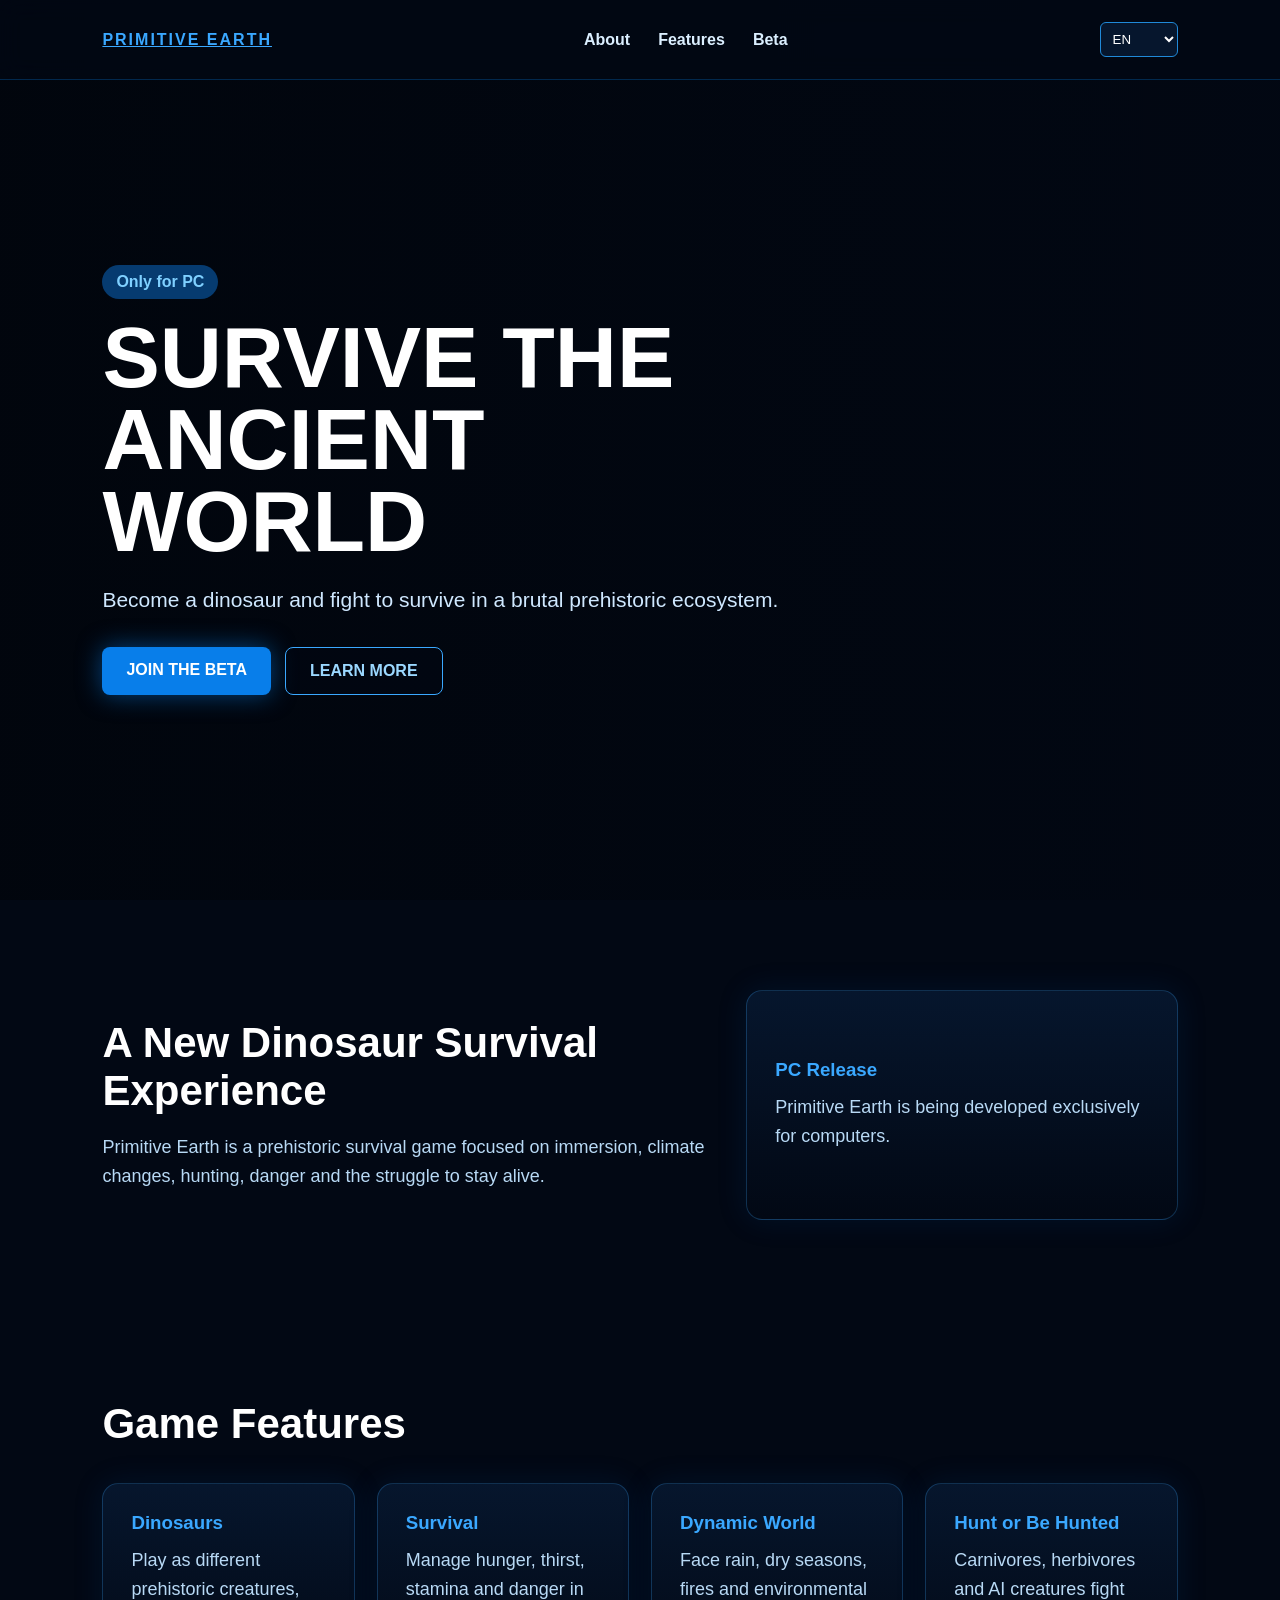
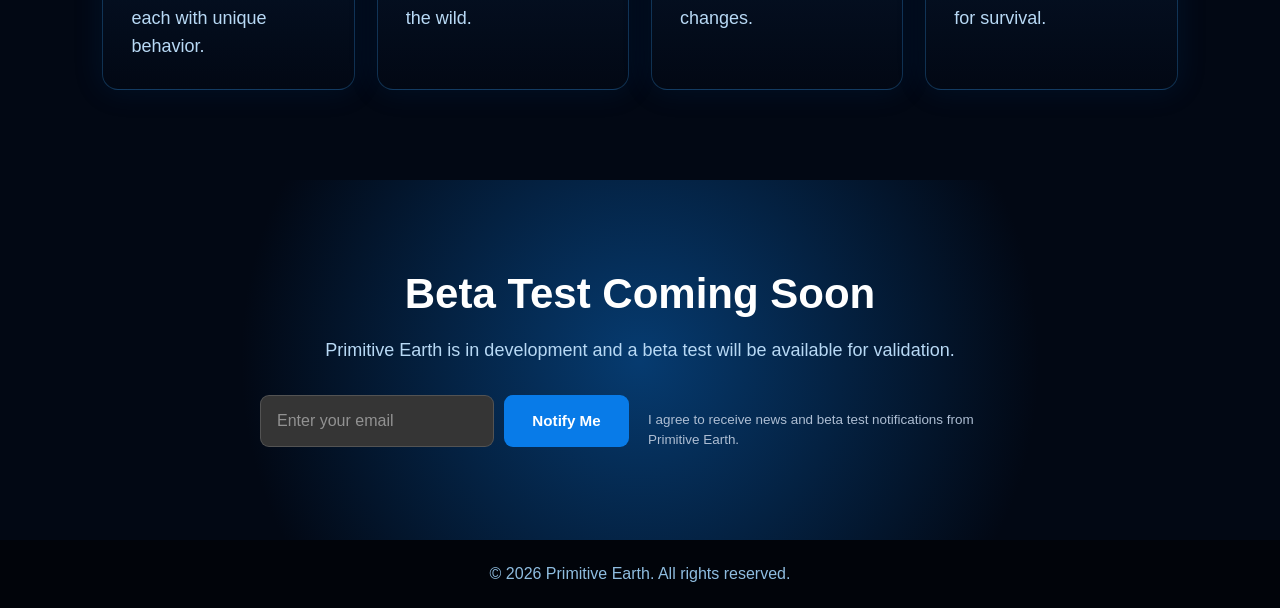
==== index.html @ bf972487 "Updates" ====
<!DOCTYPE html>
<html lang="en">
<head>
  <meta charset="UTF-8" />

  <meta
    name="viewport"
    content="width=device-width, initial-scale=1.0"
  />

  <meta name="theme-color" content="#020814" />

  <meta
    name="description"
    content="Primitive Earth is a prehistoric dinosaur survival game for PC."
  />

  <title>Primitive Earth</title>

  <!-- Ícone do navegador -->
  <link rel="icon" type="image/png" href="favicon.png" />

  <link rel="stylesheet" href="style.css" />
</head>

<body>
  <header class="navbar">
    <a href="#" class="logo" aria-label="Primitive Earth home">
      PRIMITIVE EARTH
    </a>

    <nav>
      <a data-i18n="nav_about" href="#about">About</a>

      <a data-i18n="nav_features" href="#features">
        Features
      </a>

      <a data-i18n="nav_beta" href="#beta">Beta</a>
    </nav>

    <label class="language-picker">
      <span class="sr-only">Language</span>

      <select id="languageSelect" aria-label="Language">
        <option value="en">EN</option>
        <option value="pt">PT-BR</option>
        <option value="es">ES</option>
      </select>
    </label>
  </header>

  <main>
    <section class="hero">
      <video
        class="hero-video"
        autoplay
        muted
        loop
        playsinline
        preload="auto"
        aria-hidden="true"
      >
        <source
          src="Nova pasta/primitive.mp4"
          type="video/mp4"
        />
      </video>

      <div class="hero-overlay"></div>

      <div class="hero-content">
        <span class="tag" data-i18n="platform">
          Only for PC
        </span>

        <h1 data-i18n="hero_title">
          Survive the Ancient World
        </h1>

        <p data-i18n="hero_text">
          Become a dinosaur and fight to survive in a brutal
          prehistoric ecosystem.
        </p>

        <div class="buttons">
          <a
            href="#beta"
            class="btn primary"
            data-i18n="btn_beta"
          >
            Join the Beta
          </a>

          <a
            href="#about"
            class="btn secondary"
            data-i18n="btn_more"
          >
            Learn More
          </a>
        </div>
      </div>
    </section>

    <section id="about" class="section split">
      <div>
        <h2 data-i18n="about_title">
          A New Dinosaur Survival Experience
        </h2>

        <p data-i18n="about_text">
          Primitive Earth is a prehistoric survival game
          focused on immersion, climate changes, hunting,
          danger and the struggle to stay alive.
        </p>
      </div>

      <div class="card big-card">
        <h3 data-i18n="pc_title">PC Release</h3>

        <p data-i18n="pc_text">
          Primitive Earth is being developed exclusively
          for computers.
        </p>
      </div>
    </section>

    <section id="features" class="section">
      <h2 data-i18n="features_title">Game Features</h2>

      <div class="grid">
        <div class="card">
          <h3 data-i18n="feature_1_title">
            Dinosaurs
          </h3>

          <p data-i18n="feature_1_text">
            Play as different prehistoric creatures,
            each with unique behavior.
          </p>
        </div>

        <div class="card">
          <h3 data-i18n="feature_2_title">
            Survival
          </h3>

          <p data-i18n="feature_2_text">
            Manage hunger, thirst, stamina and danger
            in the wild.
          </p>
        </div>

        <div class="card">
          <h3 data-i18n="feature_3_title">
            Dynamic World
          </h3>

          <p data-i18n="feature_3_text">
            Face rain, dry seasons, fires and
            environmental changes.
          </p>
        </div>

        <div class="card">
          <h3 data-i18n="feature_4_title">
            Hunt or Be Hunted
          </h3>

          <p data-i18n="feature_4_text">
            Carnivores, herbivores and AI creatures
            fight for survival.
          </p>
        </div>
      </div>
    </section>

    <section id="beta" class="section beta">
      <h2 data-i18n="beta_title">
        Beta Test Coming Soon
      </h2>

      <p data-i18n="beta_text">
        Primitive Earth is in development and a beta
        test will be available for validation.
      </p>

      <form
        id="newsletterForm"
        class="newsletter"
        novalidate
      >
        <div class="newsletter-fields">
          <input
            id="newsletterEmail"
            name="email"
            type="email"
            placeholder="Email"
            aria-label="Email"
            autocomplete="email"
            maxlength="150"
            required
            data-i18n-placeholder="email_placeholder"
          />

          <button
            id="newsletterButton"
            type="submit"
            data-i18n="subscribe"
          >
            Notify Me
          </button>
        </div>

        <!-- Proteção simples contra bots -->
        <input
          type="text"
          name="_honey"
          class="form-honeypot"
          tabindex="-1"
          autocomplete="off"
          aria-hidden="true"
        />

        <label class="privacy-consent">
          <input
            id="newsletterConsent"
            type="checkbox"
            required
          />

          <span data-i18n="privacy_consent">
            I agree to receive news and beta test
            notifications from Primitive Earth.
          </span>
        </label>

        <p
          id="newsletterMessage"
          class="newsletter-message"
          role="status"
          aria-live="polite"
        ></p>
      </form>
    </section>
  </main>

  <footer>
    <p>
      © 2026 Primitive Earth.
      <span data-i18n="footer_rights">
        All rights reserved.
      </span>
    </p>
  </footer>

  <script src="script.js"></script>
</body>
</html>
---- style.css ----
:root { color-scheme: dark; --bg:#020814; --blue:#3aa8ff; --text:#fff; --muted:#b8d9f5; }
* { margin:0; padding:0; box-sizing:border-box; }
html { scroll-behavior:smooth; }
body { font-family:Arial,Helvetica,sans-serif; background:var(--bg); color:var(--text); overflow-x:hidden; }
.navbar { position:fixed; inset:0 0 auto; z-index:20; padding:22px 8%; display:flex; justify-content:space-between; align-items:center; gap:24px; background:rgba(2,8,20,.76); backdrop-filter:blur(12px); border-bottom:1px solid rgba(0,140,255,.25); }
.logo { font-weight:900; letter-spacing:2px; color:var(--blue); white-space:nowrap; }
nav { display:flex; align-items:center; }
nav a { color:#dbefff; text-decoration:none; margin:0 14px; font-weight:700; transition:color .2s ease; }
nav a:hover { color:var(--blue); }
select { background:#06162d; color:#fff; border:1px solid #2089d8; padding:8px; border-radius:6px; cursor:pointer; }
.hero { min-height:100svh; position:relative; display:flex; align-items:center; padding:110px 8% 50px; overflow:hidden; isolation:isolate; background:#020814; }
.hero-video { position:absolute; inset:0; z-index:-3; width:100%; height:100%; object-fit:cover; object-position:center; pointer-events:none; }
.hero-overlay { position:absolute; inset:0; z-index:-2; background:linear-gradient(90deg,rgba(1,5,12,.86) 0%,rgba(1,5,12,.52) 48%,rgba(1,5,12,.18) 100%),linear-gradient(180deg,rgba(2,8,20,.12) 55%,#020814 100%); }
.hero-content { width:min(700px,100%); position:relative; z-index:2; }
.tag { display:inline-block; background:#063b70; color:#7fd0ff; padding:8px 14px; border-radius:20px; margin-bottom:18px; font-weight:700; }
.hero h1 { font-size:clamp(42px,7vw,86px); line-height:.95; margin-bottom:22px; text-transform:uppercase; text-wrap:balance; }
.hero p { font-size:clamp(17px,2vw,21px); color:#cfe8ff; margin-bottom:30px; line-height:1.55; }
.buttons { display:flex; gap:14px; flex-wrap:wrap; }
.btn { padding:14px 24px; border-radius:8px; text-decoration:none; font-weight:700; text-transform:uppercase; transition:transform .2s ease,filter .2s ease; }
.btn:hover { transform:translateY(-2px); filter:brightness(1.12); }
.primary { background:#087eea; color:#fff; box-shadow:0 0 25px rgba(8,126,234,.5); }
.secondary { border:1px solid var(--blue); color:#9bd8ff; background:rgba(2,8,20,.35); }
.section { padding:90px 8%; scroll-margin-top:80px; }
.split { display:grid; grid-template-columns:1.4fr 1fr; gap:40px; align-items:center; }
.section h2 { font-size:clamp(32px,4vw,42px); margin-bottom:18px; color:#fff; }
.section p { color:var(--muted); font-size:18px; line-height:1.6; }
.grid { display:grid; grid-template-columns:repeat(4,minmax(0,1fr)); gap:22px; margin-top:35px; }
.card { background:linear-gradient(180deg,#06162d,#020814); border:1px solid rgba(58,168,255,.25); padding:28px; border-radius:16px; box-shadow:0 0 30px rgba(0,80,160,.15); }
.card h3 { color:var(--blue); margin-bottom:12px; }
.big-card { min-height:230px; display:flex; flex-direction:column; justify-content:center; }
.beta { text-align:center; background:radial-gradient(circle at center,#063b70,#020814 60%); }
.newsletter { margin:28px auto 0; display:flex; justify-content:center; gap:10px; max-width:560px; }
.newsletter input { min-width:0; flex:1; padding:14px; border-radius:8px; border:1px solid transparent; color:#06162d; }
.newsletter input:focus { outline:2px solid var(--blue); }
.newsletter button { padding:14px 22px; background:#087eea; color:#fff; border:0; border-radius:8px; font-weight:700; cursor:pointer; }
footer { padding:25px; text-align:center; background:#01040a; color:#8fbde0; }
.sr-only { position:absolute; width:1px; height:1px; padding:0; margin:-1px; overflow:hidden; clip:rect(0,0,0,0); white-space:nowrap; border:0; }
@media (max-width:900px) { .navbar{padding:18px 5%;} nav{display:none;} .hero{padding-inline:6%;} .section{padding:70px 6%;} .split,.grid{grid-template-columns:1fr;} }
@media (max-width:560px) { .logo{font-size:14px;} .newsletter{flex-direction:column;} .newsletter input,.newsletter button{width:100%;} .hero-overlay{background:linear-gradient(90deg,rgba(1,5,12,.82),rgba(1,5,12,.48)),linear-gradient(180deg,transparent 55%,#020814);} }
@media (prefers-reduced-motion:reduce) { html{scroll-behavior:auto;} .btn{transition:none;} }
.newsletter {
  width: 100%;
  max-width: 760px;
  margin: 30px auto 0;
}

.newsletter-fields {
  display: flex;
  align-items: stretch;
  gap: 10px;
}

.newsletter input[type="email"] {
  flex: 1;
  min-width: 0;
  height: 52px;
  padding: 0 16px;
  border: 1px solid rgba(255, 255, 255, 0.15);
  border-radius: 9px;
  outline: none;
  background: #353535;
  color: #ffffff;
  font-size: 1rem;
  transition:
    border-color 0.2s ease,
    box-shadow 0.2s ease,
    background 0.2s ease;
}

.newsletter input[type="email"]::placeholder {
  color: #929292;
}

.newsletter input[type="email"]:focus {
  border-color: #168cff;
  box-shadow: 0 0 0 3px rgba(22, 140, 255, 0.16);
  background: #3b3b3b;
}

.newsletter button {
  min-width: 125px;
  height: 52px;
  padding: 0 22px;
  border: none;
  border-radius: 9px;
  background: #087be8;
  color: #ffffff;
  font-size: 0.95rem;
  font-weight: 700;
  cursor: pointer;
  transition:
    transform 0.2s ease,
    background 0.2s ease,
    opacity 0.2s ease;
}

.newsletter button:hover {
  background: #1493ff;
  transform: translateY(-1px);
}

.newsletter button:active {
  transform: translateY(0);
}

.newsletter button:disabled {
  cursor: not-allowed;
  opacity: 0.65;
  transform: none;
}

.privacy-consent {
  display: flex;
  align-items: flex-start;
  gap: 9px;
  margin-top: 15px;
  color: #aebed3;
  font-size: 0.84rem;
  line-height: 1.5;
  text-align: left;
}

.privacy-consent input {
  width: 17px;
  height: 17px;
  margin-top: 2px;
  accent-color: #168cff;
  cursor: pointer;
}

.newsletter-message {
  min-height: 24px;
  margin-top: 12px;
  font-size: 0.9rem;
  font-weight: 600;
  text-align: center;
}

.newsletter-message.success {
  color: #61e994;
}

.newsletter-message.error {
  color: #ff7676;
}

.newsletter-message.loading {
  color: #7ec8ff;
}

.form-honeypot {
  position: absolute !important;
  width: 1px !important;
  height: 1px !important;
  padding: 0 !important;
  margin: -1px !important;
  overflow: hidden !important;
  clip: rect(0, 0, 0, 0) !important;
  white-space: nowrap !important;
  border: 0 !important;
}

.sr-only {
  position: absolute;
  width: 1px;
  height: 1px;
  padding: 0;
  margin: -1px;
  overflow: hidden;
  clip: rect(0, 0, 0, 0);
  white-space: nowrap;
  border: 0;
}

@media (max-width: 620px) {
  .newsletter-fields {
    flex-direction: column;
  }

  .newsletter button {
    width: 100%;
  }

  .privacy-consent {
    font-size: 0.8rem;
  }
}
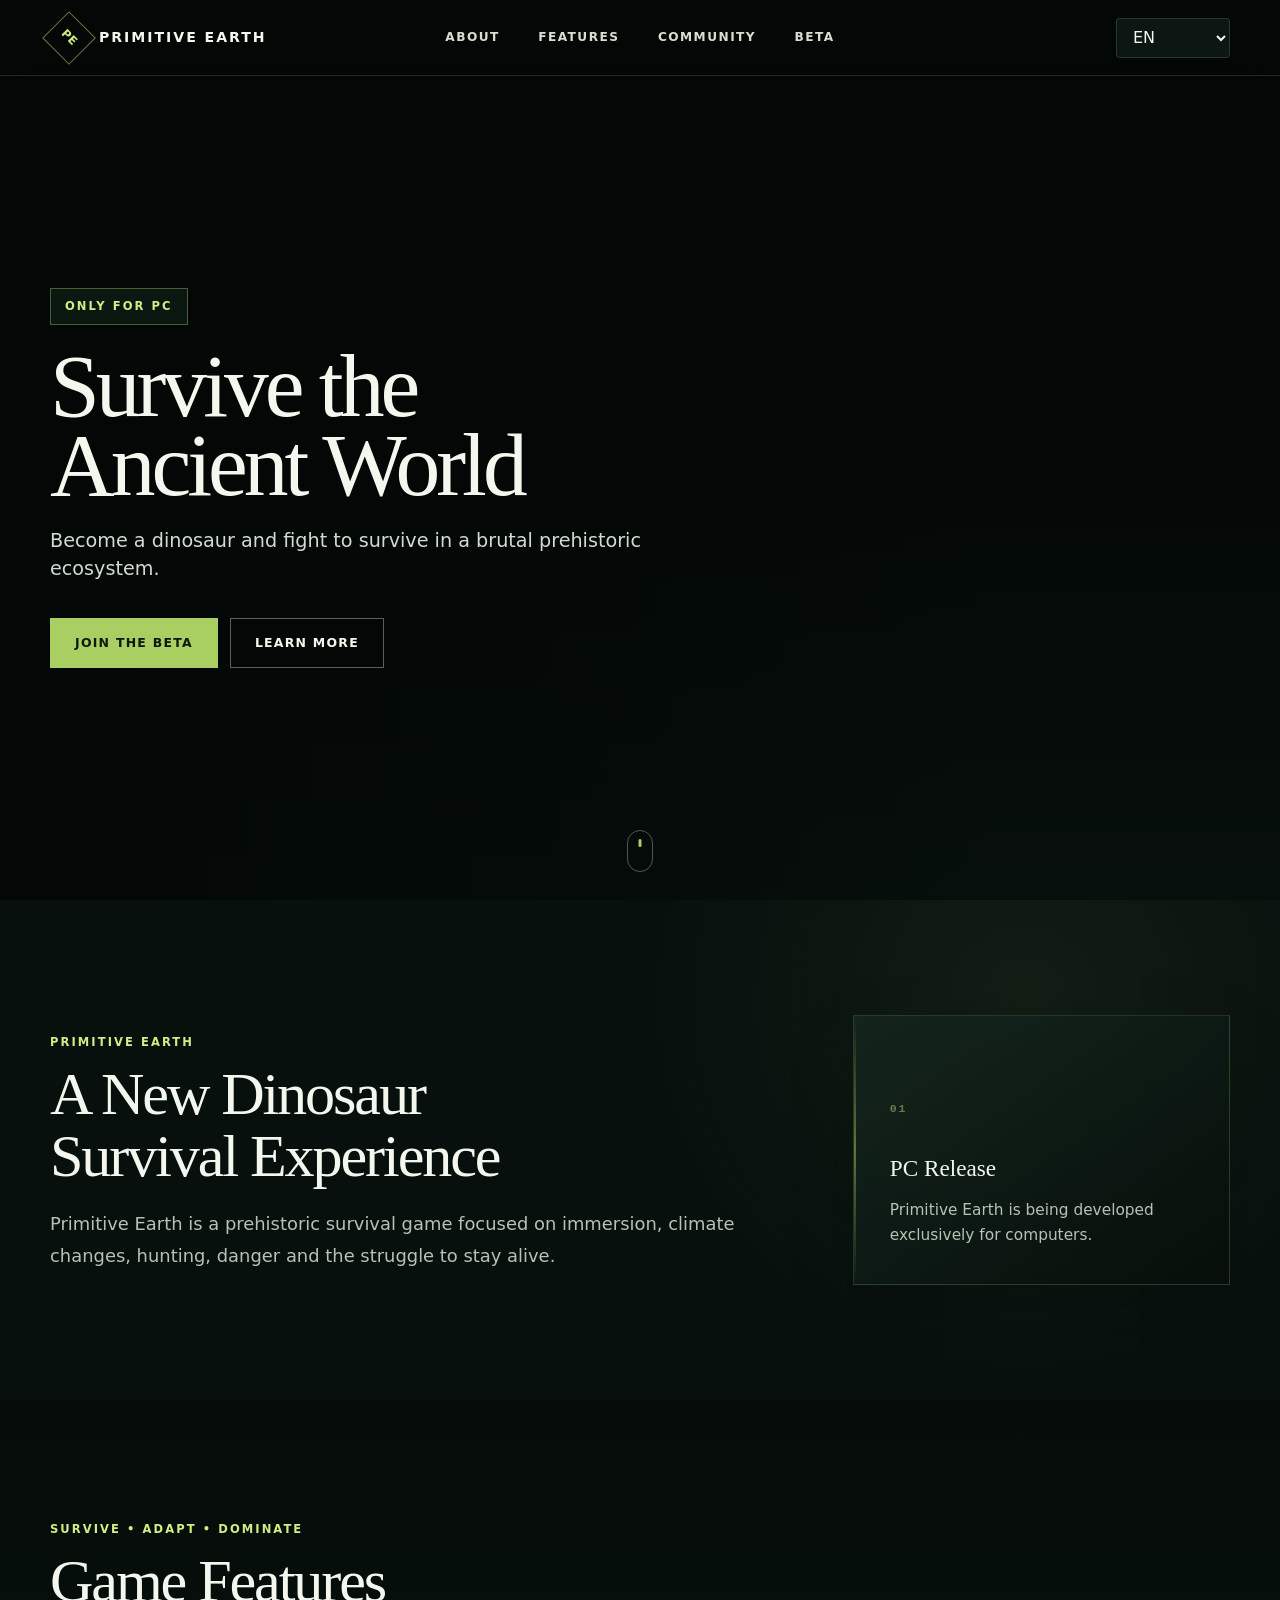
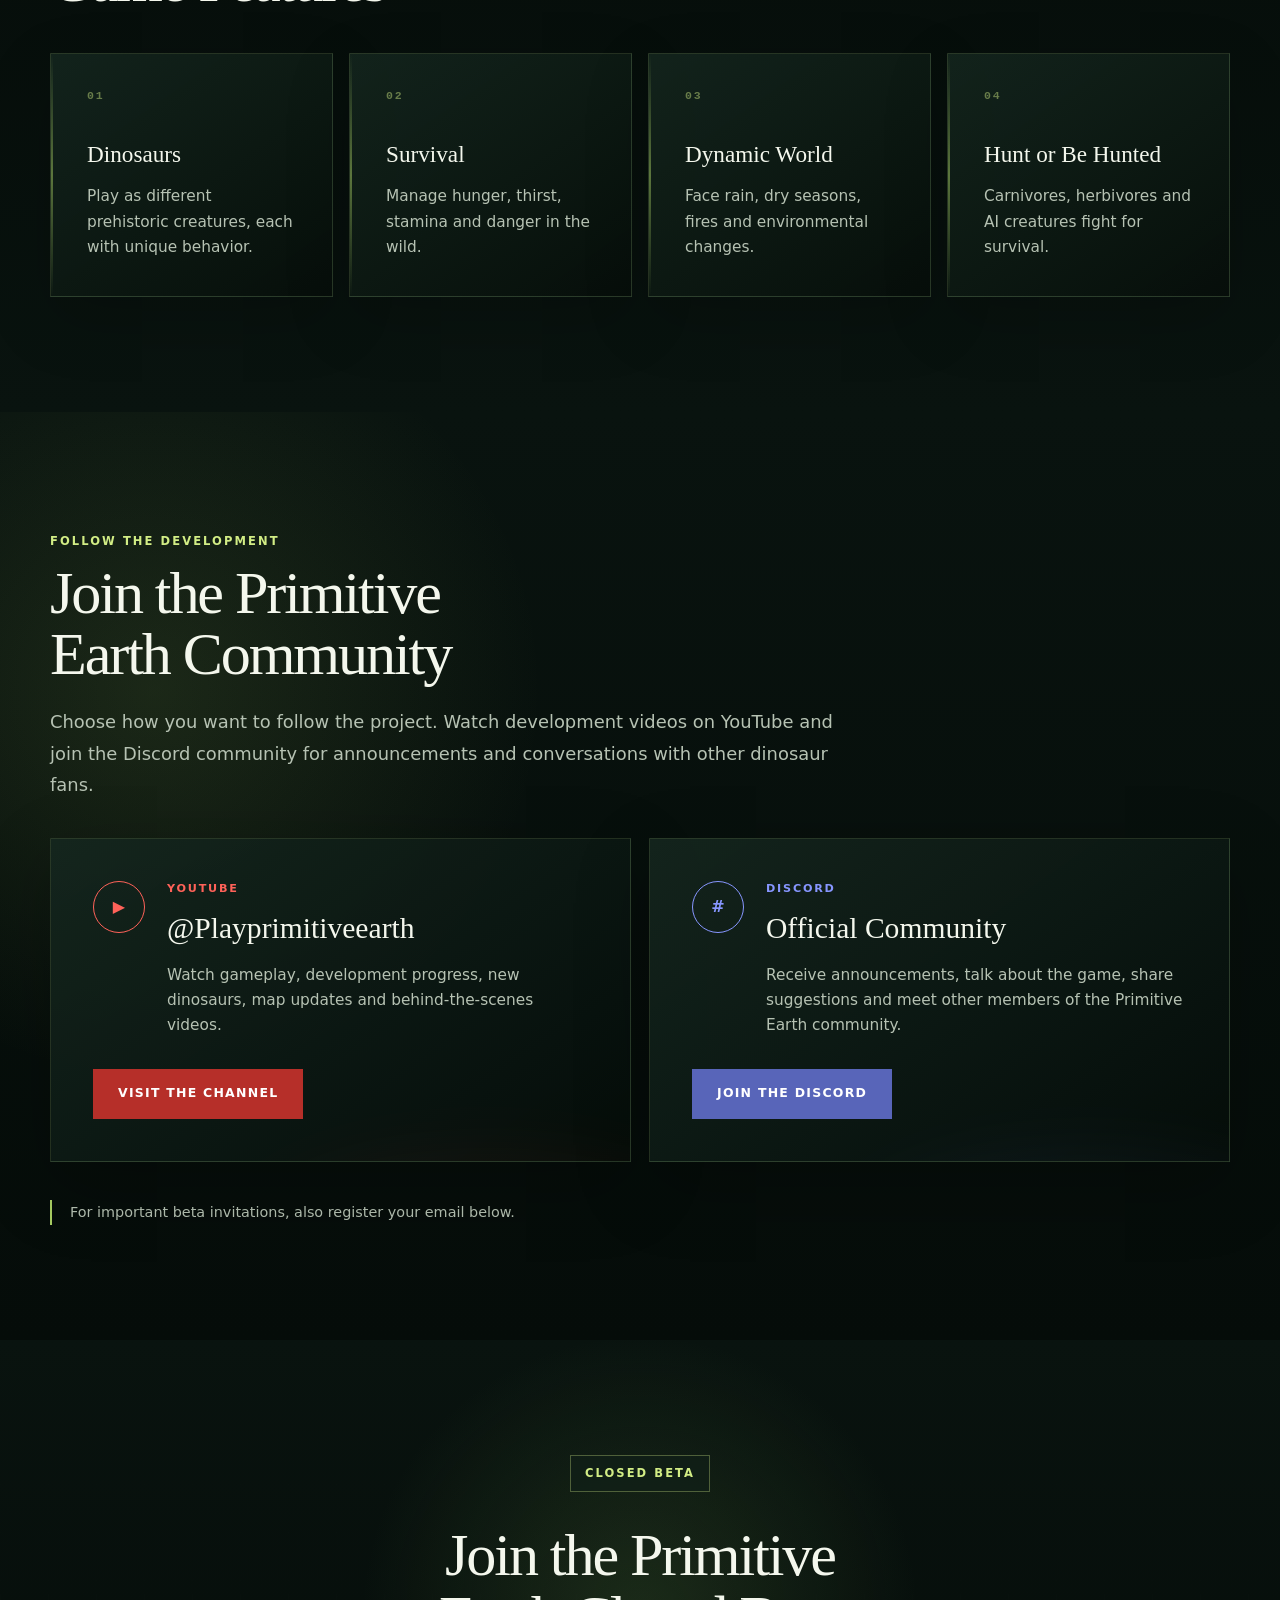
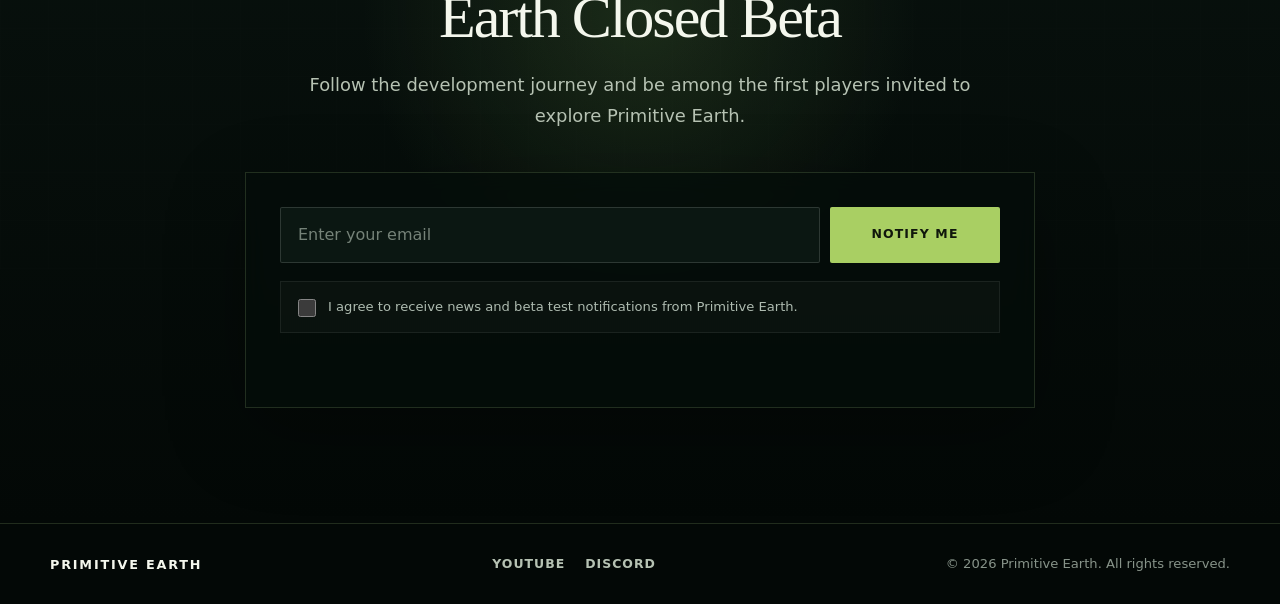
==== commit 61630733: "upd" ====
--- a/index.html
+++ b/index.html
@@ -2,46 +2,28 @@
 <html lang="en">
 <head>
   <meta charset="UTF-8" />
-
-  <meta
-    name="viewport"
-    content="width=device-width, initial-scale=1.0"
-  />
-
-  <meta name="theme-color" content="#020814" />
-
-  <meta
-    name="description"
-    content="Primitive Earth is a prehistoric dinosaur survival game for PC."
-  />
-
-  <title>Primitive Earth</title>
-
-  <!-- Ícone do navegador -->
-  <link rel="icon" type="image/png" href="favicon.png" />
-
+  <meta name="viewport" content="width=device-width, initial-scale=1, viewport-fit=cover" />
+  <meta name="theme-color" content="#07100d" />
+  <meta name="description" content="Primitive Earth is an immersive prehistoric dinosaur survival game for PC." />
+  <title>Primitive Earth — Prehistoric Survival</title>
   <link rel="stylesheet" href="style.css" />
 </head>
-
 <body>
   <header class="navbar">
-    <a href="#" class="logo" aria-label="Primitive Earth home">
-      PRIMITIVE EARTH
+    <a href="#top" class="logo" aria-label="Primitive Earth home">
+      <span class="logo-mark" aria-hidden="true">PE</span>
+      <span>Primitive Earth</span>
     </a>
 
-    <nav>
+    <nav aria-label="Primary navigation">
       <a data-i18n="nav_about" href="#about">About</a>
-
-      <a data-i18n="nav_features" href="#features">
-        Features
-      </a>
-
+      <a data-i18n="nav_features" href="#features">Features</a>
+      <a data-i18n="nav_community" href="#community">Community</a>
       <a data-i18n="nav_beta" href="#beta">Beta</a>
     </nav>
 
     <label class="language-picker">
       <span class="sr-only">Language</span>
-
       <select id="languageSelect" aria-label="Language">
         <option value="en">EN</option>
         <option value="pt">PT-BR</option>
@@ -50,211 +32,121 @@
     </label>
   </header>
 
-  <main>
-    <section class="hero">
-      <video
-        class="hero-video"
-        autoplay
-        muted
-        loop
-        playsinline
-        preload="auto"
-        aria-hidden="true"
-      >
-        <source
-          src="Nova pasta/primitive.mp4"
-          type="video/mp4"
-        />
+  <main id="top">
+    <section class="hero" aria-labelledby="hero-title">
+      <video class="hero-video" autoplay muted loop playsinline preload="metadata" aria-hidden="true">
+        <source src="Nova pasta/primitive.mp4" type="video/mp4" />
       </video>
-
       <div class="hero-overlay"></div>
 
-      <div class="hero-content">
-        <span class="tag" data-i18n="platform">
-          Only for PC
-        </span>
+      <div class="hero-content page-width">
+        <span class="tag" data-i18n="platform">Only for PC</span>
+        <h1 id="hero-title" data-i18n="hero_title">Survive the Ancient World</h1>
+        <p data-i18n="hero_text">Become a dinosaur and fight to survive in a brutal prehistoric ecosystem.</p>
+        <div class="buttons">
+          <a href="#beta" class="btn primary" data-i18n="btn_beta">Join the Beta</a>
+          <a href="#about" class="btn secondary" data-i18n="btn_more">Learn More</a>
+        </div>
+      </div>
 
-        <h1 data-i18n="hero_title">
-          Survive the Ancient World
-        </h1>
+      <a class="scroll-cue" href="#about" aria-label="Explore Primitive Earth"><span></span></a>
+    </section>
 
-        <p data-i18n="hero_text">
-          Become a dinosaur and fight to survive in a brutal
-          prehistoric ecosystem.
-        </p>
+    <section id="about" class="section about-section">
+      <div class="page-width split">
+        <div class="section-copy">
+          <span class="eyebrow">PRIMITIVE EARTH</span>
+          <h2 data-i18n="about_title">A New Dinosaur Survival Experience</h2>
+          <p data-i18n="about_text">Primitive Earth is a prehistoric survival game focused on immersion, climate changes, hunting, danger and the struggle to stay alive.</p>
+        </div>
+        <article class="card big-card">
+          <span class="card-number">01</span>
+          <h3 data-i18n="pc_title">PC Release</h3>
+          <p data-i18n="pc_text">Primitive Earth is being developed exclusively for computers.</p>
+        </article>
+      </div>
+    </section>
 
-        <div class="buttons">
-          <a
-            href="#beta"
-            class="btn primary"
-            data-i18n="btn_beta"
-          >
-            Join the Beta
-          </a>
-
-          <a
-            href="#about"
-            class="btn secondary"
-            data-i18n="btn_more"
-          >
-            Learn More
-          </a>
+    <section id="features" class="section features-section">
+      <div class="page-width">
+        <span class="eyebrow">SURVIVE • ADAPT • DOMINATE</span>
+        <h2 data-i18n="features_title">Game Features</h2>
+        <div class="grid">
+          <article class="card"><span class="card-number">01</span><h3 data-i18n="feature_1_title">Dinosaurs</h3><p data-i18n="feature_1_text">Play as different prehistoric creatures, each with unique behavior.</p></article>
+          <article class="card"><span class="card-number">02</span><h3 data-i18n="feature_2_title">Survival</h3><p data-i18n="feature_2_text">Manage hunger, thirst, stamina and danger in the wild.</p></article>
+          <article class="card"><span class="card-number">03</span><h3 data-i18n="feature_3_title">Dynamic World</h3><p data-i18n="feature_3_text">Face rain, dry seasons, fires and environmental changes.</p></article>
+          <article class="card"><span class="card-number">04</span><h3 data-i18n="feature_4_title">Hunt or Be Hunted</h3><p data-i18n="feature_4_text">Carnivores, herbivores and AI creatures fight for survival.</p></article>
         </div>
       </div>
     </section>
 
-    <section id="about" class="section split">
-      <div>
-        <h2 data-i18n="about_title">
-          A New Dinosaur Survival Experience
-        </h2>
-
-        <p data-i18n="about_text">
-          Primitive Earth is a prehistoric survival game
-          focused on immersion, climate changes, hunting,
-          danger and the struggle to stay alive.
-        </p>
-      </div>
-
-      <div class="card big-card">
-        <h3 data-i18n="pc_title">PC Release</h3>
-
-        <p data-i18n="pc_text">
-          Primitive Earth is being developed exclusively
-          for computers.
-        </p>
-      </div>
-    </section>
-
-    <section id="features" class="section">
-      <h2 data-i18n="features_title">Game Features</h2>
-
-      <div class="grid">
-        <div class="card">
-          <h3 data-i18n="feature_1_title">
-            Dinosaurs
-          </h3>
-
-          <p data-i18n="feature_1_text">
-            Play as different prehistoric creatures,
-            each with unique behavior.
-          </p>
+    <section id="community" class="section community-section">
+      <div class="page-width community-layout">
+        <div class="section-copy community-intro">
+          <span class="eyebrow" data-i18n="community_eyebrow">FOLLOW THE DEVELOPMENT</span>
+          <h2 data-i18n="community_title">Join the Primitive Earth Community</h2>
+          <p data-i18n="community_text">Choose how you want to follow the project. Watch development videos on YouTube and join the Discord community for announcements and conversations with other dinosaur fans.</p>
         </div>
 
-        <div class="card">
-          <h3 data-i18n="feature_2_title">
-            Survival
-          </h3>
+        <div class="community-grid">
+          <article class="community-card youtube-card">
+            <span class="community-icon" aria-hidden="true">▶</span>
+            <div>
+              <span class="community-channel">YouTube</span>
+              <h3>@Playprimitiveearth</h3>
+              <p data-i18n="youtube_text">Watch gameplay, development progress, new dinosaurs, map updates and behind-the-scenes videos.</p>
+            </div>
+            <a class="btn community-button youtube-button" href="https://www.youtube.com/@Playprimitiveearth" target="_blank" rel="noopener noreferrer" data-i18n="youtube_button">Visit the channel</a>
+          </article>
 
-          <p data-i18n="feature_2_text">
-            Manage hunger, thirst, stamina and danger
-            in the wild.
-          </p>
+          <article class="community-card discord-card">
+            <span class="community-icon" aria-hidden="true">#</span>
+            <div>
+              <span class="community-channel">Discord</span>
+              <h3 data-i18n="discord_card_title">Official Community</h3>
+              <p data-i18n="discord_text">Receive announcements, talk about the game, share suggestions and meet other members of the Primitive Earth community.</p>
+            </div>
+            <a class="btn community-button discord-button" href="https://discord.gg/tFNcyYBJxn" target="_blank" rel="noopener noreferrer" data-i18n="discord_button">Join the Discord</a>
+          </article>
         </div>
 
-        <div class="card">
-          <h3 data-i18n="feature_3_title">
-            Dynamic World
-          </h3>
-
-          <p data-i18n="feature_3_text">
-            Face rain, dry seasons, fires and
-            environmental changes.
-          </p>
-        </div>
-
-        <div class="card">
-          <h3 data-i18n="feature_4_title">
-            Hunt or Be Hunted
-          </h3>
-
-          <p data-i18n="feature_4_text">
-            Carnivores, herbivores and AI creatures
-            fight for survival.
-          </p>
-        </div>
+        <p class="community-note" data-i18n="community_note">For important beta invitations, also register your email below.</p>
       </div>
     </section>
 
     <section id="beta" class="section beta">
-      <h2 data-i18n="beta_title">
-        Beta Test Coming Soon
-      </h2>
+      <div class="beta-content page-width">
+        <span class="tag">Closed Beta</span>
+        <h2 data-i18n="beta_title">Test Primitive Earth Before Launch</h2>
+        <p class="beta-description" data-i18n="beta_text">Register your email to receive an invitation to the closed beta, development updates and exclusive news about Primitive Earth.</p>
 
-      <p data-i18n="beta_text">
-        Primitive Earth is in development and a beta
-        test will be available for validation.
-      </p>
-
-      <form
-        id="newsletterForm"
-        class="newsletter"
-        novalidate
-      >
-        <div class="newsletter-fields">
-          <input
-            id="newsletterEmail"
-            name="email"
-            type="email"
-            placeholder="Email"
-            aria-label="Email"
-            autocomplete="email"
-            maxlength="150"
-            required
-            data-i18n-placeholder="email_placeholder"
-          />
-
-          <button
-            id="newsletterButton"
-            type="submit"
-            data-i18n="subscribe"
-          >
-            Notify Me
-          </button>
-        </div>
-
-        <!-- Proteção simples contra bots -->
-        <input
-          type="text"
-          name="_honey"
-          class="form-honeypot"
-          tabindex="-1"
-          autocomplete="off"
-          aria-hidden="true"
-        />
-
-        <label class="privacy-consent">
-          <input
-            id="newsletterConsent"
-            type="checkbox"
-            required
-          />
-
-          <span data-i18n="privacy_consent">
-            I agree to receive news and beta test
-            notifications from Primitive Earth.
-          </span>
-        </label>
-
-        <p
-          id="newsletterMessage"
-          class="newsletter-message"
-          role="status"
-          aria-live="polite"
-        ></p>
-      </form>
+        <form id="newsletterForm" class="newsletter" novalidate>
+          <div class="newsletter-fields">
+            <input id="newsletterEmail" name="email" type="email" autocomplete="email" inputmode="email" maxlength="150" required placeholder="Enter your email" aria-label="Email" data-i18n-placeholder="email_placeholder" />
+            <button id="newsletterButton" type="submit" data-i18n="subscribe">Notify Me</button>
+          </div>
+          <input type="text" name="_honey" class="form-honeypot" tabindex="-1" autocomplete="off" aria-hidden="true" />
+          <label for="newsletterConsent" class="privacy-consent">
+            <input id="newsletterConsent" type="checkbox" required />
+            <span data-i18n="privacy_consent">I agree to receive development news, beta invitations and email notifications from Primitive Earth. I understand that I can unsubscribe at any time.</span>
+          </label>
+          <p id="newsletterMessage" class="newsletter-message" role="status" aria-live="polite"></p>
+        </form>
+      </div>
     </section>
   </main>
 
   <footer>
-    <p>
-      © 2026 Primitive Earth.
-      <span data-i18n="footer_rights">
-        All rights reserved.
-      </span>
-    </p>
+    <div class="page-width footer-inner">
+      <span class="footer-logo">Primitive Earth</span>
+      <div class="footer-socials" aria-label="Primitive Earth social links">
+        <a href="https://www.youtube.com/@Playprimitiveearth" target="_blank" rel="noopener noreferrer">YouTube</a>
+        <a href="https://discord.gg/tFNcyYBJxn" target="_blank" rel="noopener noreferrer">Discord</a>
+      </div>
+      <p>© 2026 Primitive Earth. <span data-i18n="footer_rights">All rights reserved.</span></p>
+    </div>
   </footer>
 
   <script src="script.js"></script>
 </body>
-</html>+</html>
--- a/style.css
+++ b/style.css
@@ -1,187 +1,152 @@
-:root { color-scheme: dark; --bg:#020814; --blue:#3aa8ff; --text:#fff; --muted:#b8d9f5; }
-* { margin:0; padding:0; box-sizing:border-box; }
-html { scroll-behavior:smooth; }
-body { font-family:Arial,Helvetica,sans-serif; background:var(--bg); color:var(--text); overflow-x:hidden; }
-.navbar { position:fixed; inset:0 0 auto; z-index:20; padding:22px 8%; display:flex; justify-content:space-between; align-items:center; gap:24px; background:rgba(2,8,20,.76); backdrop-filter:blur(12px); border-bottom:1px solid rgba(0,140,255,.25); }
-.logo { font-weight:900; letter-spacing:2px; color:var(--blue); white-space:nowrap; }
-nav { display:flex; align-items:center; }
-nav a { color:#dbefff; text-decoration:none; margin:0 14px; font-weight:700; transition:color .2s ease; }
-nav a:hover { color:var(--blue); }
-select { background:#06162d; color:#fff; border:1px solid #2089d8; padding:8px; border-radius:6px; cursor:pointer; }
-.hero { min-height:100svh; position:relative; display:flex; align-items:center; padding:110px 8% 50px; overflow:hidden; isolation:isolate; background:#020814; }
-.hero-video { position:absolute; inset:0; z-index:-3; width:100%; height:100%; object-fit:cover; object-position:center; pointer-events:none; }
-.hero-overlay { position:absolute; inset:0; z-index:-2; background:linear-gradient(90deg,rgba(1,5,12,.86) 0%,rgba(1,5,12,.52) 48%,rgba(1,5,12,.18) 100%),linear-gradient(180deg,rgba(2,8,20,.12) 55%,#020814 100%); }
-.hero-content { width:min(700px,100%); position:relative; z-index:2; }
-.tag { display:inline-block; background:#063b70; color:#7fd0ff; padding:8px 14px; border-radius:20px; margin-bottom:18px; font-weight:700; }
-.hero h1 { font-size:clamp(42px,7vw,86px); line-height:.95; margin-bottom:22px; text-transform:uppercase; text-wrap:balance; }
-.hero p { font-size:clamp(17px,2vw,21px); color:#cfe8ff; margin-bottom:30px; line-height:1.55; }
-.buttons { display:flex; gap:14px; flex-wrap:wrap; }
-.btn { padding:14px 24px; border-radius:8px; text-decoration:none; font-weight:700; text-transform:uppercase; transition:transform .2s ease,filter .2s ease; }
-.btn:hover { transform:translateY(-2px); filter:brightness(1.12); }
-.primary { background:#087eea; color:#fff; box-shadow:0 0 25px rgba(8,126,234,.5); }
-.secondary { border:1px solid var(--blue); color:#9bd8ff; background:rgba(2,8,20,.35); }
-.section { padding:90px 8%; scroll-margin-top:80px; }
-.split { display:grid; grid-template-columns:1.4fr 1fr; gap:40px; align-items:center; }
-.section h2 { font-size:clamp(32px,4vw,42px); margin-bottom:18px; color:#fff; }
-.section p { color:var(--muted); font-size:18px; line-height:1.6; }
-.grid { display:grid; grid-template-columns:repeat(4,minmax(0,1fr)); gap:22px; margin-top:35px; }
-.card { background:linear-gradient(180deg,#06162d,#020814); border:1px solid rgba(58,168,255,.25); padding:28px; border-radius:16px; box-shadow:0 0 30px rgba(0,80,160,.15); }
-.card h3 { color:var(--blue); margin-bottom:12px; }
-.big-card { min-height:230px; display:flex; flex-direction:column; justify-content:center; }
-.beta { text-align:center; background:radial-gradient(circle at center,#063b70,#020814 60%); }
-.newsletter { margin:28px auto 0; display:flex; justify-content:center; gap:10px; max-width:560px; }
-.newsletter input { min-width:0; flex:1; padding:14px; border-radius:8px; border:1px solid transparent; color:#06162d; }
-.newsletter input:focus { outline:2px solid var(--blue); }
-.newsletter button { padding:14px 22px; background:#087eea; color:#fff; border:0; border-radius:8px; font-weight:700; cursor:pointer; }
-footer { padding:25px; text-align:center; background:#01040a; color:#8fbde0; }
-.sr-only { position:absolute; width:1px; height:1px; padding:0; margin:-1px; overflow:hidden; clip:rect(0,0,0,0); white-space:nowrap; border:0; }
-@media (max-width:900px) { .navbar{padding:18px 5%;} nav{display:none;} .hero{padding-inline:6%;} .section{padding:70px 6%;} .split,.grid{grid-template-columns:1fr;} }
-@media (max-width:560px) { .logo{font-size:14px;} .newsletter{flex-direction:column;} .newsletter input,.newsletter button{width:100%;} .hero-overlay{background:linear-gradient(90deg,rgba(1,5,12,.82),rgba(1,5,12,.48)),linear-gradient(180deg,transparent 55%,#020814);} }
-@media (prefers-reduced-motion:reduce) { html{scroll-behavior:auto;} .btn{transition:none;} }
-.newsletter {
-  width: 100%;
-  max-width: 760px;
-  margin: 30px auto 0;
+:root {
+  color-scheme: dark;
+  --bg: #07100d;
+  --bg-deep: #030806;
+  --surface: rgba(14, 28, 23, .82);
+  --line: rgba(174, 205, 134, .18);
+  --accent: #a9cf63;
+  --accent-bright: #d2ed85;
+  --warm: #c18b45;
+  --text: #f4f7ed;
+  --muted: #b6c2b3;
+  --page: 1180px;
+  --header-height: 76px;
 }
 
-.newsletter-fields {
-  display: flex;
-  align-items: stretch;
-  gap: 10px;
+*, *::before, *::after { box-sizing: border-box; }
+html { scroll-behavior: smooth; scroll-padding-top: var(--header-height); }
+body { margin: 0; min-width: 280px; overflow-x: hidden; background: var(--bg); color: var(--text); font-family: Inter, ui-sans-serif, system-ui, -apple-system, BlinkMacSystemFont, "Segoe UI", sans-serif; line-height: 1.5; }
+a { color: inherit; }
+button, input, select { font: inherit; }
+.page-width { width: min(calc(100% - 48px), var(--page)); margin-inline: auto; }
+.sr-only, .form-honeypot { position: absolute !important; width: 1px !important; height: 1px !important; padding: 0 !important; margin: -1px !important; overflow: hidden !important; clip: rect(0, 0, 0, 0) !important; white-space: nowrap !important; border: 0 !important; }
+
+.navbar { position: fixed; inset: 0 0 auto; z-index: 50; min-height: var(--header-height); padding: 12px max(24px, calc((100vw - var(--page)) / 2)); display: grid; grid-template-columns: 1fr auto 1fr; align-items: center; gap: 24px; background: linear-gradient(180deg, rgba(3,8,6,.94), rgba(3,8,6,.72)); border-bottom: 1px solid var(--line); backdrop-filter: blur(16px); }
+.logo { display: inline-flex; align-items: center; gap: 11px; width: max-content; color: var(--text); text-decoration: none; text-transform: uppercase; font-size: .88rem; font-weight: 850; letter-spacing: .14em; }
+.logo-mark { display: grid; place-items: center; width: 38px; aspect-ratio: 1; border: 1px solid rgba(210,237,133,.5); color: var(--accent-bright); font-size: .72rem; letter-spacing: .05em; transform: rotate(45deg); }
+.logo-mark::first-line { transform: rotate(-45deg); }
+nav { display: flex; align-items: center; gap: clamp(20px, 3vw, 42px); }
+nav a { position: relative; color: #d7dfd2; text-decoration: none; text-transform: uppercase; font-size: .76rem; font-weight: 750; letter-spacing: .12em; }
+nav a::after { content: ""; position: absolute; left: 0; right: 100%; bottom: -8px; height: 1px; background: var(--accent); transition: right .2s ease; }
+nav a:hover::after, nav a:focus-visible::after { right: 0; }
+.language-picker { justify-self: end; }
+select { min-height: 40px; padding: 0 34px 0 12px; border: 1px solid var(--line); border-radius: 4px; background: #0c1713; color: var(--text); cursor: pointer; }
+
+.hero { position: relative; min-height: 100svh; display: grid; align-items: center; isolation: isolate; overflow: hidden; padding: calc(var(--header-height) + 60px) 0 80px; background: var(--bg-deep); }
+.hero-video { position: absolute; inset: 0; z-index: -3; width: 100%; height: 100%; object-fit: cover; object-position: center 44%; pointer-events: none; }
+.hero-overlay { position: absolute; inset: 0; z-index: -2; background: linear-gradient(90deg, rgba(3,8,6,.94) 0%, rgba(3,8,6,.68) 43%, rgba(3,8,6,.12) 78%), linear-gradient(180deg, rgba(3,8,6,.18) 50%, var(--bg) 100%); }
+.hero-content { padding-right: min(44vw, 560px); }
+.tag, .eyebrow { display: inline-block; color: var(--accent-bright); text-transform: uppercase; font-size: .72rem; font-weight: 800; letter-spacing: .18em; }
+.tag { margin-bottom: 22px; padding: 9px 14px; border: 1px solid rgba(210,237,133,.32); background: rgba(16,31,24,.65); }
+.hero h1 { max-width: 760px; margin: 0 0 22px; font-family: Georgia, "Times New Roman", serif; font-size: clamp(3.25rem, 7vw, 7.5rem); font-weight: 500; line-height: .88; letter-spacing: -.045em; text-wrap: balance; }
+.hero p { max-width: 600px; margin: 0 0 34px; color: #d1dbcf; font-size: clamp(1rem, 1.5vw, 1.2rem); }
+.buttons { display: flex; flex-wrap: wrap; gap: 12px; }
+.btn { min-height: 50px; display: inline-flex; align-items: center; justify-content: center; padding: 0 24px; border: 1px solid transparent; text-decoration: none; text-transform: uppercase; font-size: .78rem; font-weight: 850; letter-spacing: .1em; transition: transform .2s ease, background .2s ease, border-color .2s ease; }
+.btn:hover { transform: translateY(-2px); }
+.btn.primary { background: var(--accent); color: #10170c; }
+.btn.primary:hover { background: var(--accent-bright); }
+.btn.secondary { border-color: rgba(244,247,237,.36); background: rgba(3,8,6,.42); }
+.scroll-cue { position: absolute; left: 50%; bottom: 28px; width: 26px; height: 42px; border: 1px solid rgba(255,255,255,.3); border-radius: 20px; transform: translateX(-50%); }
+.scroll-cue span { position: absolute; top: 8px; left: 50%; width: 3px; height: 8px; border-radius: 2px; background: var(--accent); transform: translateX(-50%); animation: scroll 1.8s ease-in-out infinite; }
+@keyframes scroll { 0%,100% { transform: translate(-50%,0); opacity: .3; } 45% { transform: translate(-50%,13px); opacity: 1; } }
+
+.section { position: relative; padding-block: clamp(72px, 9vw, 130px); scroll-margin-top: var(--header-height); }
+.about-section { background: radial-gradient(circle at 80% 20%, rgba(95,126,67,.12), transparent 34%), var(--bg); }
+.features-section { background: linear-gradient(180deg, #050c09, #09130f); }
+.split { display: grid; grid-template-columns: minmax(0, 1.3fr) minmax(300px, .7fr); gap: clamp(40px, 8vw, 110px); align-items: center; }
+.section h2 { max-width: 800px; margin: 10px 0 22px; font-family: Georgia, "Times New Roman", serif; font-size: clamp(2.35rem, 4.7vw, 4.5rem); font-weight: 500; line-height: 1.02; letter-spacing: -.035em; text-wrap: balance; }
+.section p { margin: 0; color: var(--muted); font-size: clamp(1rem, 1.4vw, 1.12rem); line-height: 1.75; }
+.grid { display: grid; grid-template-columns: repeat(4, minmax(0, 1fr)); gap: 16px; margin-top: 42px; }
+.card { position: relative; min-width: 0; padding: clamp(24px, 3vw, 36px); overflow: hidden; border: 1px solid var(--line); background: linear-gradient(145deg, rgba(20,38,30,.86), rgba(6,14,10,.92)); box-shadow: 0 22px 60px rgba(0,0,0,.18); }
+.card::before { content: ""; position: absolute; inset: 0 auto 0 0; width: 2px; background: linear-gradient(transparent, var(--accent), transparent); opacity: .5; }
+.card-number { display: block; margin-bottom: 36px; color: rgba(210,237,133,.45); font: 700 .72rem/1 monospace; letter-spacing: .16em; }
+.card h3 { margin: 0 0 12px; color: var(--text); font-family: Georgia, serif; font-size: 1.45rem; font-weight: 500; }
+.card p { font-size: .96rem; line-height: 1.65; }
+.big-card { min-height: 270px; display: flex; flex-direction: column; justify-content: flex-end; }
+
+.community-section { background: radial-gradient(circle at 12% 30%, rgba(169,207,99,.12), transparent 30%), linear-gradient(180deg, #09130f, #050c09); }
+.community-layout { display: grid; gap: 38px; }
+.community-intro { max-width: 820px; }
+.community-grid { display: grid; grid-template-columns: repeat(2, minmax(0, 1fr)); gap: 18px; }
+.community-card { position: relative; min-width: 0; padding: clamp(26px, 4vw, 42px); display: grid; grid-template-columns: auto minmax(0, 1fr); gap: 22px; align-items: start; border: 1px solid var(--line); background: linear-gradient(145deg, rgba(20,38,30,.9), rgba(5,12,9,.96)); box-shadow: 0 24px 70px rgba(0,0,0,.24); overflow: hidden; }
+.community-card::after { content: ""; position: absolute; inset: auto -15% -55% 35%; height: 180px; border-radius: 50%; background: currentColor; opacity: .06; filter: blur(35px); pointer-events: none; }
+.community-icon { position: relative; z-index: 1; display: grid; place-items: center; width: 52px; aspect-ratio: 1; border: 1px solid currentColor; border-radius: 50%; font-weight: 900; }
+.youtube-card { color: #ff6259; }
+.discord-card { color: #8796ff; }
+.community-channel { display: block; margin-bottom: 8px; color: currentColor; text-transform: uppercase; font-size: .7rem; font-weight: 900; letter-spacing: .16em; }
+.community-card h3 { margin: 0 0 12px; color: var(--text); font-family: Georgia, serif; font-size: clamp(1.35rem, 2.4vw, 1.85rem); font-weight: 500; }
+.community-card p { color: var(--muted); font-size: .96rem; line-height: 1.65; }
+.community-button { position: relative; z-index: 1; grid-column: 1 / -1; width: max-content; margin-top: 8px; color: white; }
+.youtube-button { background: #b62f29; }
+.discord-button { background: #5865b9; }
+.youtube-button:hover { background: #d83b34; }
+.discord-button:hover { background: #6977d4; }
+.community-note { padding-left: 18px; border-left: 2px solid var(--accent); font-size: .9rem !important; }
+
+.beta { text-align: center; overflow: hidden; background: radial-gradient(circle at 50% 35%, rgba(85,122,62,.26), transparent 34%), linear-gradient(180deg, #09130f, #030806); }
+.beta::before { content: ""; position: absolute; inset: 0; opacity: .16; pointer-events: none; background-image: linear-gradient(rgba(255,255,255,.04) 1px, transparent 1px), linear-gradient(90deg, rgba(255,255,255,.04) 1px, transparent 1px); background-size: 48px 48px; mask-image: linear-gradient(to bottom, transparent, black, transparent); }
+.beta-content { position: relative; max-width: 790px; }
+.beta h2 { margin-inline: auto; }
+.beta-description { max-width: 690px; margin-inline: auto !important; }
+.newsletter { width: 100%; margin: 40px auto 0; padding: clamp(20px, 4vw, 34px); display: flex; flex-direction: column; gap: 18px; border: 1px solid var(--line); background: rgba(5,13,9,.78); box-shadow: 0 25px 80px rgba(0,0,0,.3); backdrop-filter: blur(12px); }
+.newsletter-fields { display: grid; grid-template-columns: minmax(0, 1fr) auto; gap: 10px; }
+.newsletter input[type="email"] { min-width: 0; height: 56px; padding: 0 17px; border: 1px solid rgba(255,255,255,.14); border-radius: 2px; outline: none; background: #0b1712; color: var(--text); font-size: 1rem; transition: border-color .2s, box-shadow .2s; }
+.newsletter input[type="email"]::placeholder { color: #758278; }
+.newsletter input[type="email"]:focus { border-color: var(--accent); box-shadow: 0 0 0 3px rgba(169,207,99,.12); }
+.newsletter button { min-width: 170px; min-height: 56px; padding: 0 22px; border: 0; border-radius: 2px; background: var(--accent); color: #10170c; text-transform: uppercase; font-size: .78rem; font-weight: 900; letter-spacing: .09em; cursor: pointer; transition: background .2s, transform .2s, opacity .2s; }
+.newsletter button:hover { background: var(--accent-bright); transform: translateY(-1px); }
+.newsletter button:disabled { opacity: .55; cursor: wait; transform: none; }
+.privacy-consent { display: flex; align-items: flex-start; gap: 12px; padding: 15px 17px; border: 1px solid rgba(255,255,255,.07); background: rgba(255,255,255,.025); color: #aebbb0; text-align: left; font-size: .82rem; line-height: 1.55; cursor: pointer; }
+.privacy-consent input { flex: 0 0 auto; width: 18px; height: 18px; margin: 2px 0 0; accent-color: var(--accent); }
+.newsletter-message { min-height: 22px; margin: 0 !important; text-align: center; font-size: .9rem !important; font-weight: 700; }
+.newsletter-message.success { color: #84e69b; } .newsletter-message.error { color: #ff8980; } .newsletter-message.loading { color: var(--accent-bright); }
+
+footer { padding: 30px 0 calc(30px + env(safe-area-inset-bottom)); border-top: 1px solid var(--line); background: var(--bg-deep); color: #879389; }
+.footer-inner { display: flex; align-items: center; justify-content: space-between; gap: 24px; }
+.footer-inner p { margin: 0; font-size: .82rem; }
+.footer-logo { color: var(--text); text-transform: uppercase; font-size: .8rem; font-weight: 850; letter-spacing: .14em; }
+.footer-socials { display: flex; align-items: center; gap: 20px; }
+.footer-socials a { color: #b6c2b3; text-decoration: none; font-size: .78rem; font-weight: 800; letter-spacing: .08em; text-transform: uppercase; }
+.footer-socials a:hover, .footer-socials a:focus-visible { color: var(--accent-bright); }
+
+@media (max-width: 1000px) {
+  .grid { grid-template-columns: repeat(2, minmax(0, 1fr)); }
+  .hero-content { padding-right: 24vw; }
 }
 
-.newsletter input[type="email"] {
-  flex: 1;
-  min-width: 0;
-  height: 52px;
-  padding: 0 16px;
-  border: 1px solid rgba(255, 255, 255, 0.15);
-  border-radius: 9px;
-  outline: none;
-  background: #353535;
-  color: #ffffff;
-  font-size: 1rem;
-  transition:
-    border-color 0.2s ease,
-    box-shadow 0.2s ease,
-    background 0.2s ease;
+@media (max-width: 760px) {
+  :root { --header-height: 66px; }
+  .page-width { width: min(calc(100% - 32px), var(--page)); }
+  .navbar { grid-template-columns: 1fr auto; padding-inline: 16px; }
+  .logo { font-size: .76rem; }
+  .logo-mark { width: 32px; }
+  nav { display: none; }
+  .language-picker { grid-column: 2; }
+  .hero { min-height: 92svh; padding-top: calc(var(--header-height) + 44px); align-items: end; }
+  .hero-overlay { background: linear-gradient(180deg, rgba(3,8,6,.16) 16%, rgba(3,8,6,.72) 58%, var(--bg) 100%); }
+  .hero-content { padding-right: 0; padding-bottom: 46px; }
+  .hero h1 { font-size: clamp(3rem, 15vw, 5.4rem); }
+  .split { grid-template-columns: 1fr; }
+  .community-grid { grid-template-columns: 1fr; }
+  .big-card { min-height: 220px; }
+  .newsletter-fields { grid-template-columns: 1fr; }
+  .newsletter button { width: 100%; }
 }
 
-.newsletter input[type="email"]::placeholder {
-  color: #929292;
+@media (max-width: 520px) {
+  .page-width { width: min(calc(100% - 24px), var(--page)); }
+  .logo > span:last-child { max-width: 112px; white-space: normal; line-height: 1.05; }
+  select { min-height: 38px; padding-left: 9px; }
+  .buttons { display: grid; grid-template-columns: 1fr; }
+  .btn { width: 100%; }
+  .grid { grid-template-columns: 1fr; }
+  .card-number { margin-bottom: 24px; }
+  .newsletter { padding: 16px; }
+  .privacy-consent { padding: 13px; }
+  .footer-inner { flex-direction: column; align-items: flex-start; }
 }
 
-.newsletter input[type="email"]:focus {
-  border-color: #168cff;
-  box-shadow: 0 0 0 3px rgba(22, 140, 255, 0.16);
-  background: #3b3b3b;
+@media (prefers-reduced-motion: reduce) {
+  html { scroll-behavior: auto; }
+  *, *::before, *::after { animation-duration: .01ms !important; animation-iteration-count: 1 !important; transition-duration: .01ms !important; }
 }
-
-.newsletter button {
-  min-width: 125px;
-  height: 52px;
-  padding: 0 22px;
-  border: none;
-  border-radius: 9px;
-  background: #087be8;
-  color: #ffffff;
-  font-size: 0.95rem;
-  font-weight: 700;
-  cursor: pointer;
-  transition:
-    transform 0.2s ease,
-    background 0.2s ease,
-    opacity 0.2s ease;
-}
-
-.newsletter button:hover {
-  background: #1493ff;
-  transform: translateY(-1px);
-}
-
-.newsletter button:active {
-  transform: translateY(0);
-}
-
-.newsletter button:disabled {
-  cursor: not-allowed;
-  opacity: 0.65;
-  transform: none;
-}
-
-.privacy-consent {
-  display: flex;
-  align-items: flex-start;
-  gap: 9px;
-  margin-top: 15px;
-  color: #aebed3;
-  font-size: 0.84rem;
-  line-height: 1.5;
-  text-align: left;
-}
-
-.privacy-consent input {
-  width: 17px;
-  height: 17px;
-  margin-top: 2px;
-  accent-color: #168cff;
-  cursor: pointer;
-}
-
-.newsletter-message {
-  min-height: 24px;
-  margin-top: 12px;
-  font-size: 0.9rem;
-  font-weight: 600;
-  text-align: center;
-}
-
-.newsletter-message.success {
-  color: #61e994;
-}
-
-.newsletter-message.error {
-  color: #ff7676;
-}
-
-.newsletter-message.loading {
-  color: #7ec8ff;
-}
-
-.form-honeypot {
-  position: absolute !important;
-  width: 1px !important;
-  height: 1px !important;
-  padding: 0 !important;
-  margin: -1px !important;
-  overflow: hidden !important;
-  clip: rect(0, 0, 0, 0) !important;
-  white-space: nowrap !important;
-  border: 0 !important;
-}
-
-.sr-only {
-  position: absolute;
-  width: 1px;
-  height: 1px;
-  padding: 0;
-  margin: -1px;
-  overflow: hidden;
-  clip: rect(0, 0, 0, 0);
-  white-space: nowrap;
-  border: 0;
-}
-
-@media (max-width: 620px) {
-  .newsletter-fields {
-    flex-direction: column;
-  }
-
-  .newsletter button {
-    width: 100%;
-  }
-
-  .privacy-consent {
-    font-size: 0.8rem;
-  }
-}
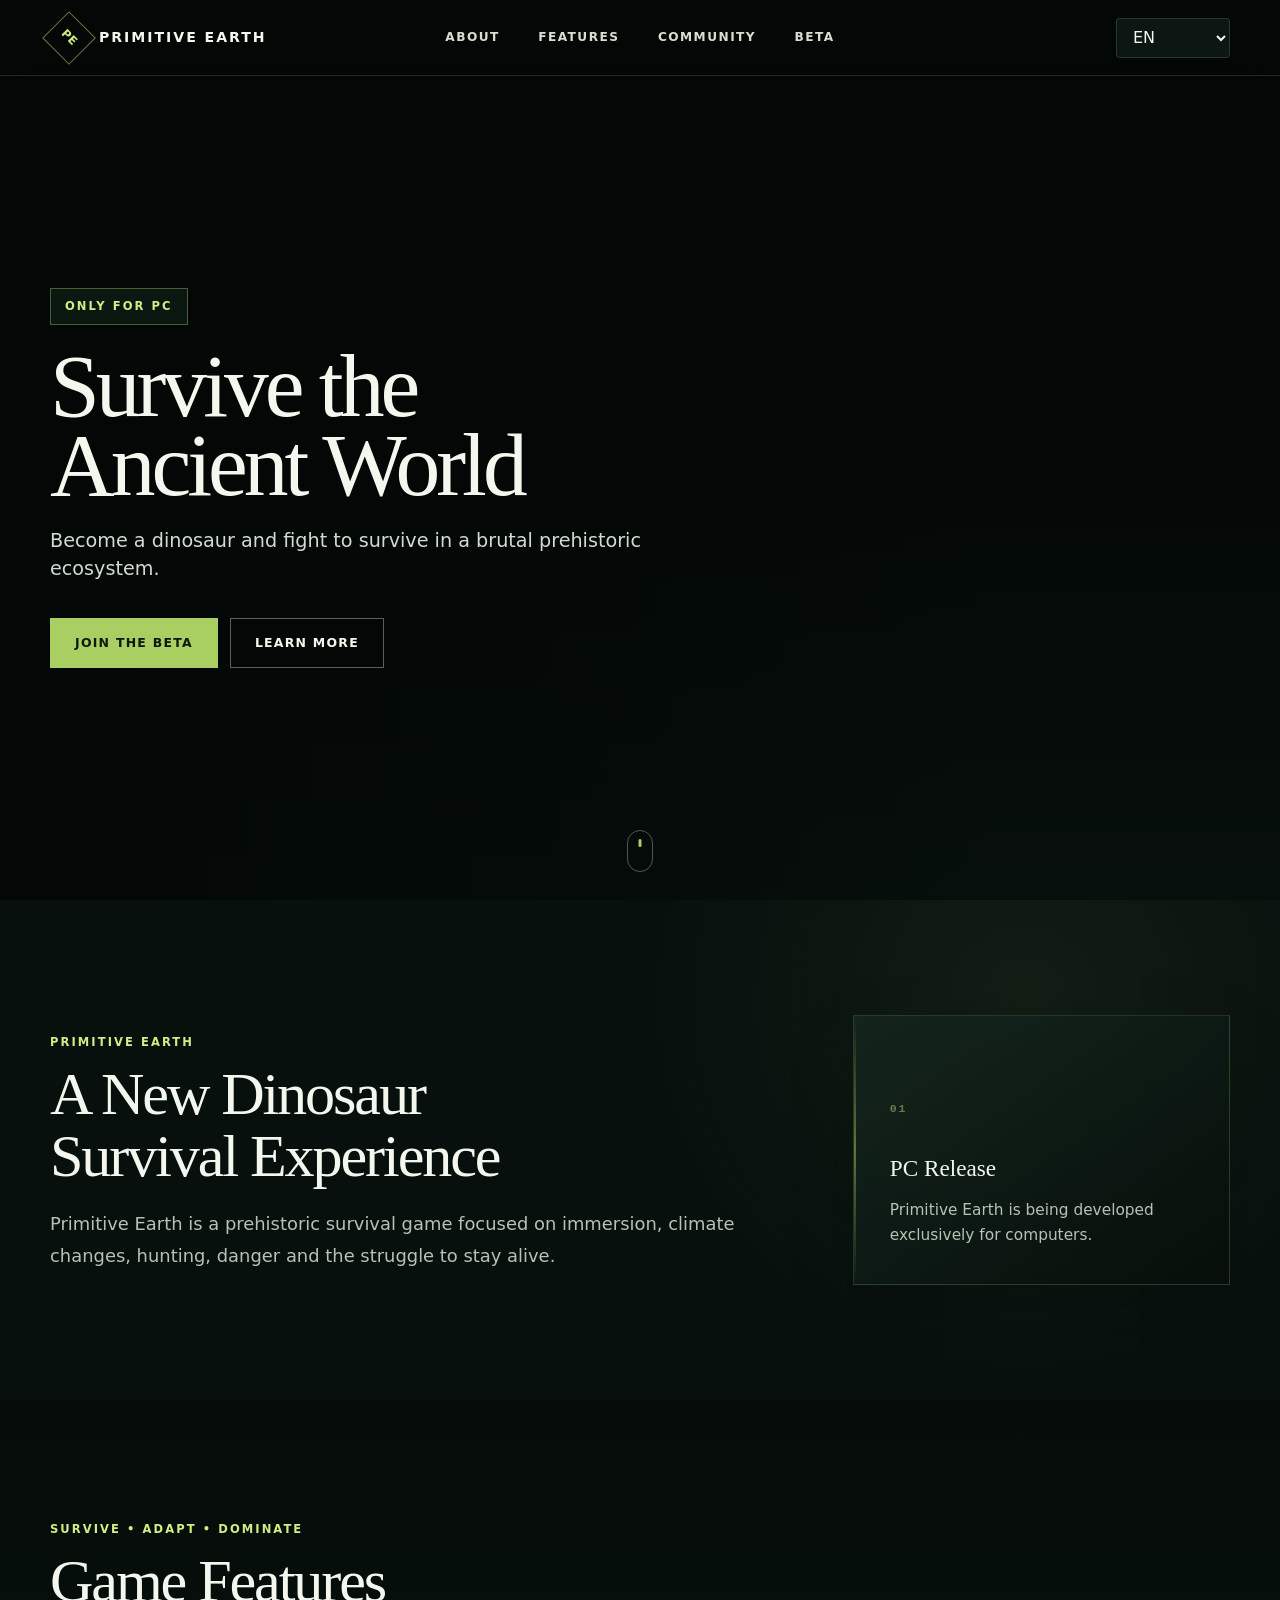
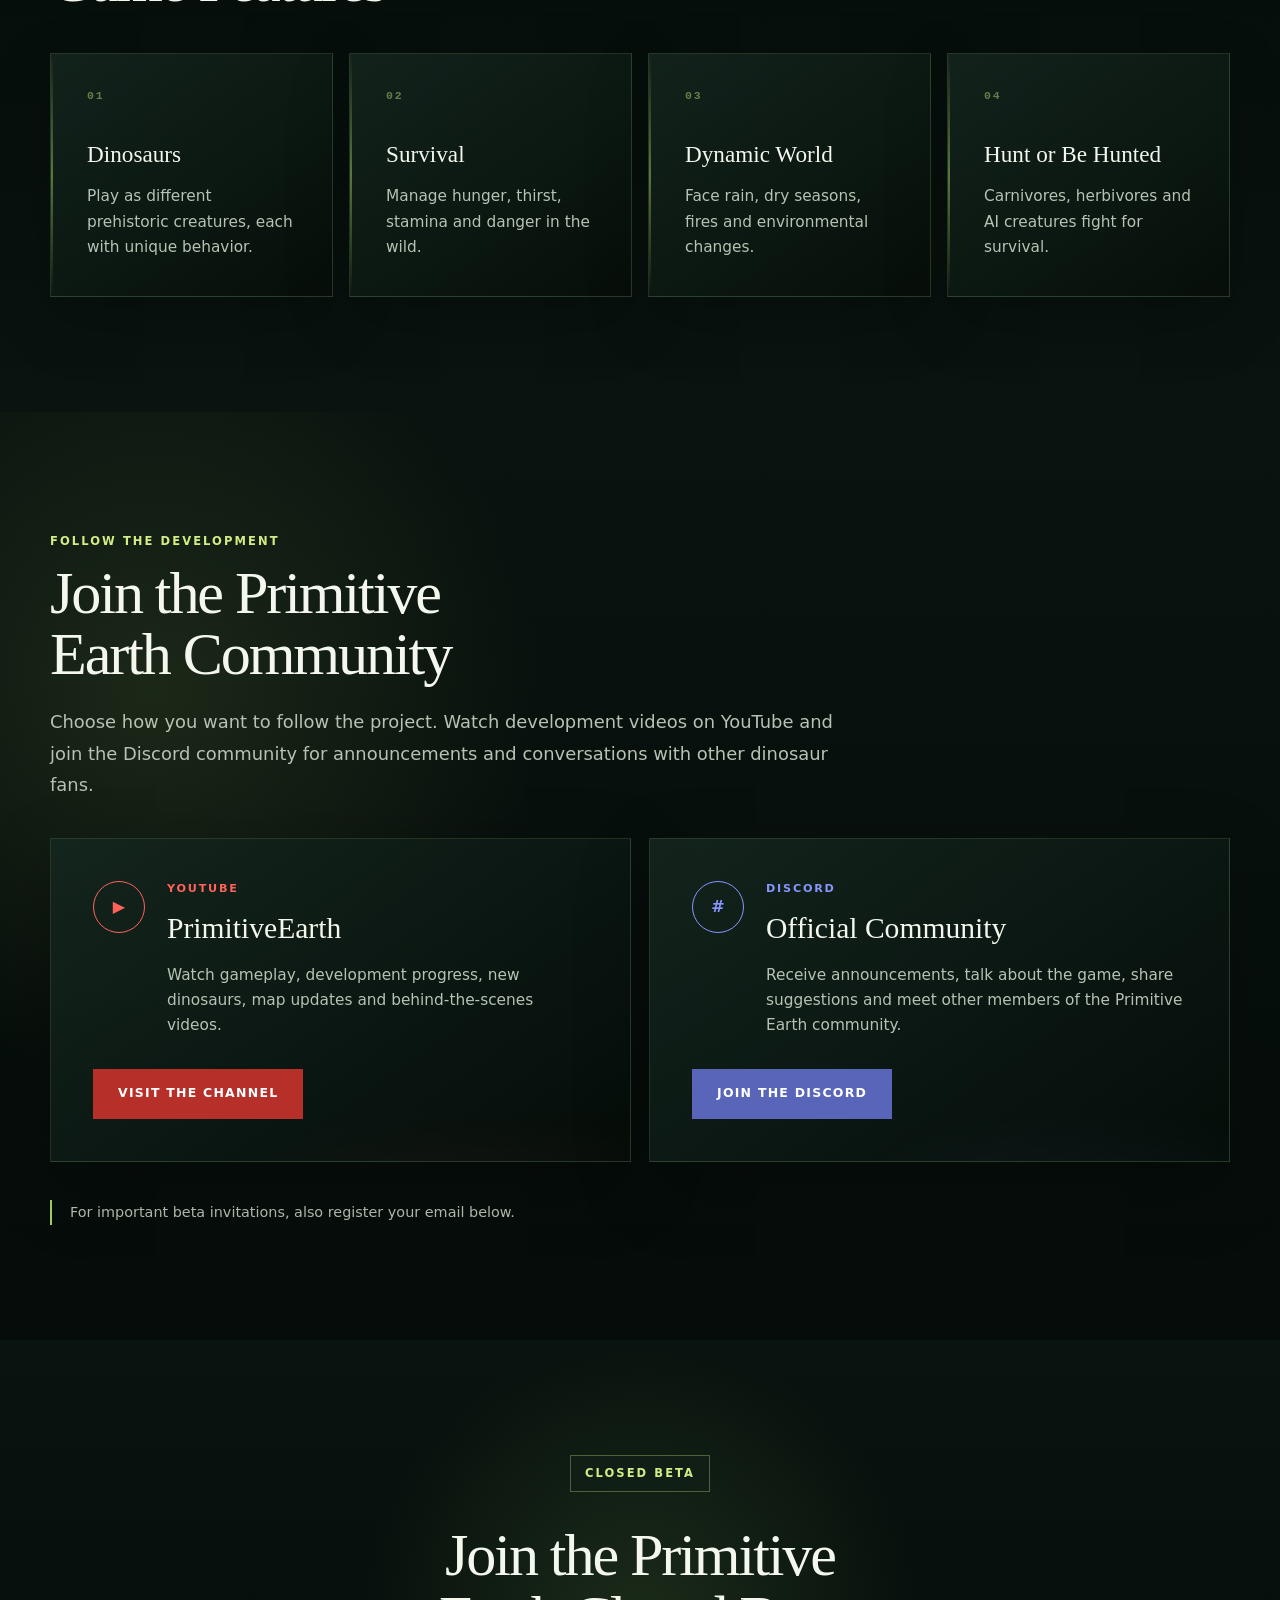
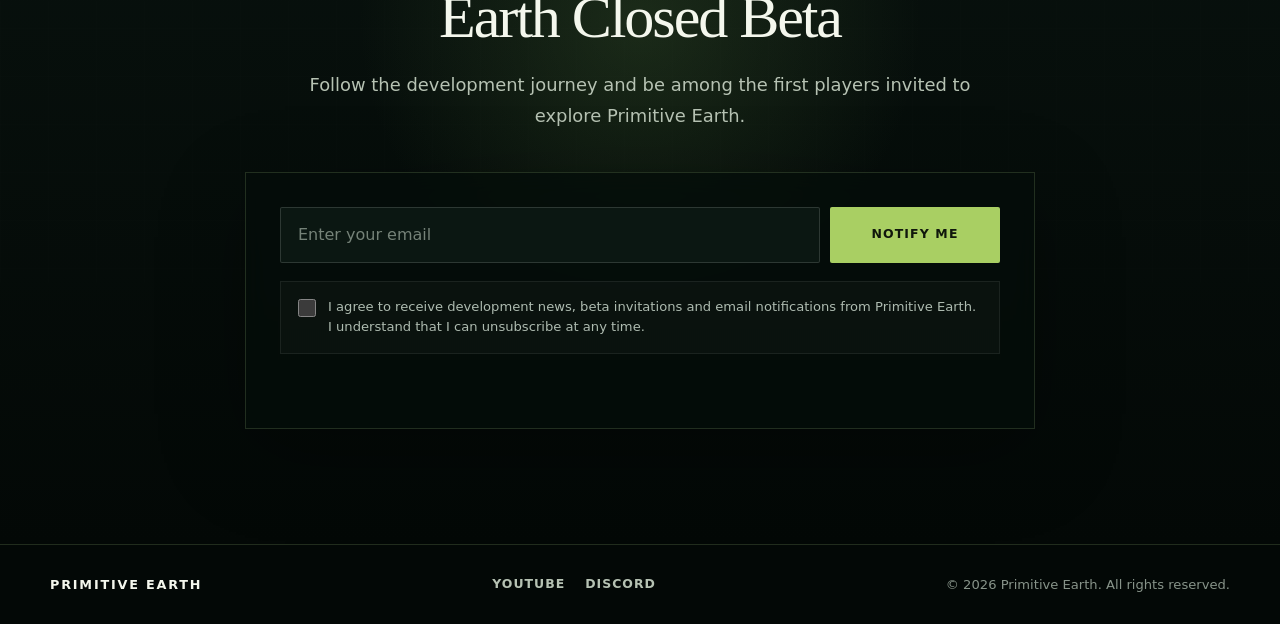
==== commit 6d52aaa6: "updates" ====
--- a/index.html
+++ b/index.html
@@ -2,151 +2,709 @@
 <html lang="en">
 <head>
   <meta charset="UTF-8" />
-  <meta name="viewport" content="width=device-width, initial-scale=1, viewport-fit=cover" />
-  <meta name="theme-color" content="#07100d" />
-  <meta name="description" content="Primitive Earth is an immersive prehistoric dinosaur survival game for PC." />
-  <title>Primitive Earth — Prehistoric Survival</title>
-  <link rel="stylesheet" href="style.css" />
+
+  <meta
+    name="viewport"
+    content="width=device-width, initial-scale=1, viewport-fit=cover"
+  />
+
+  <meta
+    name="theme-color"
+    content="#07100d"
+  />
+
+  <meta
+    name="description"
+    content="Primitive Earth is an immersive prehistoric dinosaur survival game for PC."
+  />
+
+  <title>
+    Primitive Earth — Prehistoric Survival
+  </title>
+
+  <link
+    rel="stylesheet"
+    href="style.css"
+  />
 </head>
+
 <body>
+
+  <!-- ===================================================== -->
+  <!-- NAVBAR -->
+  <!-- ===================================================== -->
+
   <header class="navbar">
-    <a href="#top" class="logo" aria-label="Primitive Earth home">
-      <span class="logo-mark" aria-hidden="true">PE</span>
-      <span>Primitive Earth</span>
+
+    <a
+      href="#top"
+      class="logo"
+      aria-label="Primitive Earth home"
+    >
+      <span
+        class="logo-mark"
+        aria-hidden="true"
+      >
+        PE
+      </span>
+
+      <span>
+        Primitive Earth
+      </span>
     </a>
 
+
     <nav aria-label="Primary navigation">
-      <a data-i18n="nav_about" href="#about">About</a>
-      <a data-i18n="nav_features" href="#features">Features</a>
-      <a data-i18n="nav_community" href="#community">Community</a>
-      <a data-i18n="nav_beta" href="#beta">Beta</a>
+
+      <a
+        data-i18n="nav_about"
+        href="#about"
+      >
+        About
+      </a>
+
+      <a
+        data-i18n="nav_features"
+        href="#features"
+      >
+        Features
+      </a>
+
+      <a
+        data-i18n="nav_community"
+        href="#community"
+      >
+        Community
+      </a>
+
+      <a
+        data-i18n="nav_beta"
+        href="#beta"
+      >
+        Beta
+      </a>
+
     </nav>
 
+
+    <!-- =================================================== -->
+    <!-- LANGUAGE -->
+    <!-- =================================================== -->
+
     <label class="language-picker">
-      <span class="sr-only">Language</span>
-      <select id="languageSelect" aria-label="Language">
-        <option value="en">EN</option>
-        <option value="pt">PT-BR</option>
-        <option value="es">ES</option>
+
+      <span class="sr-only">
+        Language
+      </span>
+
+      <select
+        id="languageSelect"
+        aria-label="Language"
+      >
+
+        <option value="en">
+          EN
+        </option>
+
+        <option value="pt">
+          PT-BR
+        </option>
+
+        <option value="es">
+          ES
+        </option>
+
       </select>
+
     </label>
+
   </header>
 
+
+  <!-- ===================================================== -->
+  <!-- MAIN -->
+  <!-- ===================================================== -->
+
   <main id="top">
-    <section class="hero" aria-labelledby="hero-title">
-      <video class="hero-video" autoplay muted loop playsinline preload="metadata" aria-hidden="true">
-        <source src="Nova pasta/primitive.mp4" type="video/mp4" />
+
+
+    <!-- =================================================== -->
+    <!-- HERO -->
+    <!-- =================================================== -->
+
+    <section
+      class="hero"
+      aria-labelledby="hero-title"
+    >
+
+      <video
+        class="hero-video"
+        autoplay
+        muted
+        loop
+        playsinline
+        preload="metadata"
+        aria-hidden="true"
+      >
+        <source
+          src="Nova pasta/primitive.mp4"
+          type="video/mp4"
+        />
       </video>
+
+
       <div class="hero-overlay"></div>
 
+
       <div class="hero-content page-width">
-        <span class="tag" data-i18n="platform">Only for PC</span>
-        <h1 id="hero-title" data-i18n="hero_title">Survive the Ancient World</h1>
-        <p data-i18n="hero_text">Become a dinosaur and fight to survive in a brutal prehistoric ecosystem.</p>
+
+        <span
+          class="tag"
+          data-i18n="platform"
+        >
+          Only for PC
+        </span>
+
+
+        <h1
+          id="hero-title"
+          data-i18n="hero_title"
+        >
+          Survive the Ancient World
+        </h1>
+
+
+        <p data-i18n="hero_text">
+          Become a dinosaur and fight to survive in a brutal
+          prehistoric ecosystem.
+        </p>
+
+
         <div class="buttons">
-          <a href="#beta" class="btn primary" data-i18n="btn_beta">Join the Beta</a>
-          <a href="#about" class="btn secondary" data-i18n="btn_more">Learn More</a>
+
+          <a
+            href="#beta"
+            class="btn primary"
+            data-i18n="btn_beta"
+          >
+            Join the Beta
+          </a>
+
+
+          <a
+            href="#about"
+            class="btn secondary"
+            data-i18n="btn_more"
+          >
+            Learn More
+          </a>
+
         </div>
+
       </div>
 
-      <a class="scroll-cue" href="#about" aria-label="Explore Primitive Earth"><span></span></a>
+
+      <a
+        class="scroll-cue"
+        href="#about"
+        aria-label="Explore Primitive Earth"
+      >
+        <span></span>
+      </a>
+
     </section>
 
-    <section id="about" class="section about-section">
+
+    <!-- =================================================== -->
+    <!-- ABOUT -->
+    <!-- =================================================== -->
+
+    <section
+      id="about"
+      class="section about-section"
+    >
+
       <div class="page-width split">
+
+
         <div class="section-copy">
-          <span class="eyebrow">PRIMITIVE EARTH</span>
-          <h2 data-i18n="about_title">A New Dinosaur Survival Experience</h2>
-          <p data-i18n="about_text">Primitive Earth is a prehistoric survival game focused on immersion, climate changes, hunting, danger and the struggle to stay alive.</p>
+
+          <span class="eyebrow">
+            PRIMITIVE EARTH
+          </span>
+
+
+          <h2 data-i18n="about_title">
+            A New Dinosaur Survival Experience
+          </h2>
+
+
+          <p data-i18n="about_text">
+            Primitive Earth is a prehistoric survival game
+            focused on immersion, climate changes, hunting,
+            danger and the struggle to stay alive.
+          </p>
+
         </div>
+
+
         <article class="card big-card">
-          <span class="card-number">01</span>
-          <h3 data-i18n="pc_title">PC Release</h3>
-          <p data-i18n="pc_text">Primitive Earth is being developed exclusively for computers.</p>
+
+          <span class="card-number">
+            01
+          </span>
+
+
+          <h3 data-i18n="pc_title">
+            PC Release
+          </h3>
+
+
+          <p data-i18n="pc_text">
+            Primitive Earth is being developed exclusively
+            for computers.
+          </p>
+
         </article>
+
       </div>
+
     </section>
 
-    <section id="features" class="section features-section">
+
+    <!-- =================================================== -->
+    <!-- FEATURES -->
+    <!-- =================================================== -->
+
+    <section
+      id="features"
+      class="section features-section"
+    >
+
       <div class="page-width">
-        <span class="eyebrow">SURVIVE • ADAPT • DOMINATE</span>
-        <h2 data-i18n="features_title">Game Features</h2>
+
+        <span class="eyebrow">
+          SURVIVE • ADAPT • DOMINATE
+        </span>
+
+
+        <h2 data-i18n="features_title">
+          Game Features
+        </h2>
+
+
         <div class="grid">
-          <article class="card"><span class="card-number">01</span><h3 data-i18n="feature_1_title">Dinosaurs</h3><p data-i18n="feature_1_text">Play as different prehistoric creatures, each with unique behavior.</p></article>
-          <article class="card"><span class="card-number">02</span><h3 data-i18n="feature_2_title">Survival</h3><p data-i18n="feature_2_text">Manage hunger, thirst, stamina and danger in the wild.</p></article>
-          <article class="card"><span class="card-number">03</span><h3 data-i18n="feature_3_title">Dynamic World</h3><p data-i18n="feature_3_text">Face rain, dry seasons, fires and environmental changes.</p></article>
-          <article class="card"><span class="card-number">04</span><h3 data-i18n="feature_4_title">Hunt or Be Hunted</h3><p data-i18n="feature_4_text">Carnivores, herbivores and AI creatures fight for survival.</p></article>
+
+
+          <article class="card">
+
+            <span class="card-number">
+              01
+            </span>
+
+            <h3 data-i18n="feature_1_title">
+              Dinosaurs
+            </h3>
+
+            <p data-i18n="feature_1_text">
+              Play as different prehistoric creatures,
+              each with unique behavior.
+            </p>
+
+          </article>
+
+
+          <article class="card">
+
+            <span class="card-number">
+              02
+            </span>
+
+            <h3 data-i18n="feature_2_title">
+              Survival
+            </h3>
+
+            <p data-i18n="feature_2_text">
+              Manage hunger, thirst, stamina and danger
+              in the wild.
+            </p>
+
+          </article>
+
+
+          <article class="card">
+
+            <span class="card-number">
+              03
+            </span>
+
+            <h3 data-i18n="feature_3_title">
+              Dynamic World
+            </h3>
+
+            <p data-i18n="feature_3_text">
+              Face rain, dry seasons, fires and
+              environmental changes.
+            </p>
+
+          </article>
+
+
+          <article class="card">
+
+            <span class="card-number">
+              04
+            </span>
+
+            <h3 data-i18n="feature_4_title">
+              Hunt or Be Hunted
+            </h3>
+
+            <p data-i18n="feature_4_text">
+              Carnivores, herbivores and AI creatures
+              fight for survival.
+            </p>
+
+          </article>
+
+
         </div>
+
       </div>
+
     </section>
 
-    <section id="community" class="section community-section">
+
+    <!-- =================================================== -->
+    <!-- COMMUNITY -->
+    <!-- =================================================== -->
+
+    <section
+      id="community"
+      class="section community-section"
+    >
+
       <div class="page-width community-layout">
+
+
         <div class="section-copy community-intro">
-          <span class="eyebrow" data-i18n="community_eyebrow">FOLLOW THE DEVELOPMENT</span>
-          <h2 data-i18n="community_title">Join the Primitive Earth Community</h2>
-          <p data-i18n="community_text">Choose how you want to follow the project. Watch development videos on YouTube and join the Discord community for announcements and conversations with other dinosaur fans.</p>
+
+          <span
+            class="eyebrow"
+            data-i18n="community_eyebrow"
+          >
+            FOLLOW THE DEVELOPMENT
+          </span>
+
+
+          <h2 data-i18n="community_title">
+            Join the Primitive Earth Community
+          </h2>
+
+
+          <p data-i18n="community_text">
+            Choose how you want to follow the project.
+            Watch development videos on YouTube and join
+            the Discord community for announcements and
+            conversations with other dinosaur fans.
+          </p>
+
         </div>
 
+
         <div class="community-grid">
+
+
+          <!-- YOUTUBE -->
+
           <article class="community-card youtube-card">
-            <span class="community-icon" aria-hidden="true">▶</span>
+
+            <span
+              class="community-icon"
+              aria-hidden="true"
+            >
+              ▶
+            </span>
+
+
             <div>
-              <span class="community-channel">YouTube</span>
-              <h3>@Playprimitiveearth</h3>
-              <p data-i18n="youtube_text">Watch gameplay, development progress, new dinosaurs, map updates and behind-the-scenes videos.</p>
+
+              <span class="community-channel">
+                YouTube
+              </span>
+
+
+              <h3>
+                PrimitiveEarth
+              </h3>
+
+
+              <p data-i18n="youtube_text">
+                Watch gameplay, development progress,
+                new dinosaurs, map updates and
+                behind-the-scenes videos.
+              </p>
+
             </div>
-            <a class="btn community-button youtube-button" href="https://www.youtube.com/@Playprimitiveearth" target="_blank" rel="noopener noreferrer" data-i18n="youtube_button">Visit the channel</a>
+
+
+            <a
+              class="btn community-button youtube-button"
+              href="https://www.youtube.com/@primitive-earth"
+              target="_blank"
+              rel="noopener noreferrer"
+              data-i18n="youtube_button"
+            >
+              Visit the channel
+            </a>
+
           </article>
 
+
+          <!-- DISCORD -->
+
           <article class="community-card discord-card">
-            <span class="community-icon" aria-hidden="true">#</span>
+
+            <span
+              class="community-icon"
+              aria-hidden="true"
+            >
+              #
+            </span>
+
+
             <div>
-              <span class="community-channel">Discord</span>
-              <h3 data-i18n="discord_card_title">Official Community</h3>
-              <p data-i18n="discord_text">Receive announcements, talk about the game, share suggestions and meet other members of the Primitive Earth community.</p>
+
+              <span class="community-channel">
+                Discord
+              </span>
+
+
+              <h3 data-i18n="discord_card_title">
+                Official Community
+              </h3>
+
+
+              <p data-i18n="discord_text">
+                Receive announcements, talk about the game,
+                share suggestions and meet other members of
+                the Primitive Earth community.
+              </p>
+
             </div>
-            <a class="btn community-button discord-button" href="https://discord.gg/tFNcyYBJxn" target="_blank" rel="noopener noreferrer" data-i18n="discord_button">Join the Discord</a>
+
+
+            <a
+              class="btn community-button discord-button"
+              href="https://discord.gg/87vQR5QtP"
+              target="_blank"
+              rel="noopener noreferrer"
+              data-i18n="discord_button"
+            >
+              Join the Discord
+            </a>
+
           </article>
+
+
         </div>
 
-        <p class="community-note" data-i18n="community_note">For important beta invitations, also register your email below.</p>
+
+        <p
+          class="community-note"
+          data-i18n="community_note"
+        >
+          For important beta invitations,
+          also register your email below.
+        </p>
+
       </div>
+
     </section>
 
-    <section id="beta" class="section beta">
+
+    <!-- =================================================== -->
+    <!-- BETA -->
+    <!-- =================================================== -->
+
+    <section
+      id="beta"
+      class="section beta"
+    >
+
       <div class="beta-content page-width">
-        <span class="tag">Closed Beta</span>
-        <h2 data-i18n="beta_title">Test Primitive Earth Before Launch</h2>
-        <p class="beta-description" data-i18n="beta_text">Register your email to receive an invitation to the closed beta, development updates and exclusive news about Primitive Earth.</p>
-
-        <form id="newsletterForm" class="newsletter" novalidate>
+
+
+        <span
+          class="tag"
+          data-i18n="beta_tag"
+        >
+          Closed Beta
+        </span>
+
+
+        <h2 data-i18n="beta_title">
+          Join the Primitive Earth Closed Beta
+        </h2>
+
+
+        <p
+          class="beta-description"
+          data-i18n="beta_text"
+        >
+          Follow the development journey and be among
+          the first players invited to explore Primitive Earth.
+        </p>
+
+
+        <!-- ================================================= -->
+        <!-- NEWSLETTER -->
+        <!-- ================================================= -->
+
+        <form
+          id="newsletterForm"
+          class="newsletter"
+          novalidate
+        >
+
+
           <div class="newsletter-fields">
-            <input id="newsletterEmail" name="email" type="email" autocomplete="email" inputmode="email" maxlength="150" required placeholder="Enter your email" aria-label="Email" data-i18n-placeholder="email_placeholder" />
-            <button id="newsletterButton" type="submit" data-i18n="subscribe">Notify Me</button>
+
+            <input
+              id="newsletterEmail"
+              name="email"
+              type="email"
+              autocomplete="email"
+              inputmode="email"
+              maxlength="150"
+              required
+              placeholder="Enter your email"
+              aria-label="Email"
+              data-i18n-placeholder="email_placeholder"
+            />
+
+
+            <button
+              id="newsletterButton"
+              type="submit"
+              data-i18n="subscribe"
+            >
+              Notify Me
+            </button>
+
           </div>
-          <input type="text" name="_honey" class="form-honeypot" tabindex="-1" autocomplete="off" aria-hidden="true" />
-          <label for="newsletterConsent" class="privacy-consent">
-            <input id="newsletterConsent" type="checkbox" required />
-            <span data-i18n="privacy_consent">I agree to receive development news, beta invitations and email notifications from Primitive Earth. I understand that I can unsubscribe at any time.</span>
+
+
+          <!-- Anti-bot -->
+
+          <input
+            type="text"
+            name="_honey"
+            class="form-honeypot"
+            tabindex="-1"
+            autocomplete="off"
+            aria-hidden="true"
+          />
+
+
+          <!-- Consent -->
+
+          <label
+            for="newsletterConsent"
+            class="privacy-consent"
+          >
+
+            <input
+              id="newsletterConsent"
+              type="checkbox"
+              required
+            />
+
+
+            <span data-i18n="privacy_consent">
+              I agree to receive news and beta test
+              notifications from Primitive Earth.
+            </span>
+
           </label>
-          <p id="newsletterMessage" class="newsletter-message" role="status" aria-live="polite"></p>
+
+
+          <!-- ================================================= -->
+          <!-- MESSAGE / SUCCESS -->
+          <!-- ================================================= -->
+
+          <div
+            id="newsletterMessage"
+            class="newsletter-message"
+            role="status"
+            aria-live="polite"
+          ></div>
+
+
         </form>
+
       </div>
+
     </section>
+
+
   </main>
 
+
+  <!-- ===================================================== -->
+  <!-- FOOTER -->
+  <!-- ===================================================== -->
+
   <footer>
+
     <div class="page-width footer-inner">
-      <span class="footer-logo">Primitive Earth</span>
-      <div class="footer-socials" aria-label="Primitive Earth social links">
-        <a href="https://www.youtube.com/@Playprimitiveearth" target="_blank" rel="noopener noreferrer">YouTube</a>
-        <a href="https://discord.gg/tFNcyYBJxn" target="_blank" rel="noopener noreferrer">Discord</a>
+
+
+      <span class="footer-logo">
+        Primitive Earth
+      </span>
+
+
+      <div
+        class="footer-socials"
+        aria-label="Primitive Earth social links"
+      >
+
+        <a
+          href="https://www.youtube.com/@primitive-earth"
+          target="_blank"
+          rel="noopener noreferrer"
+        >
+          YouTube
+        </a>
+
+
+        <a
+          href="https://discord.gg/87vQR5QtP"
+          target="_blank"
+          rel="noopener noreferrer"
+        >
+          Discord
+        </a>
+
       </div>
-      <p>© 2026 Primitive Earth. <span data-i18n="footer_rights">All rights reserved.</span></p>
+
+
+      <p>
+        © 2026 Primitive Earth.
+
+        <span data-i18n="footer_rights">
+          All rights reserved.
+        </span>
+      </p>
+
+
     </div>
+
   </footer>
 
+
   <script src="script.js"></script>
+
 </body>
-</html>
+</html>
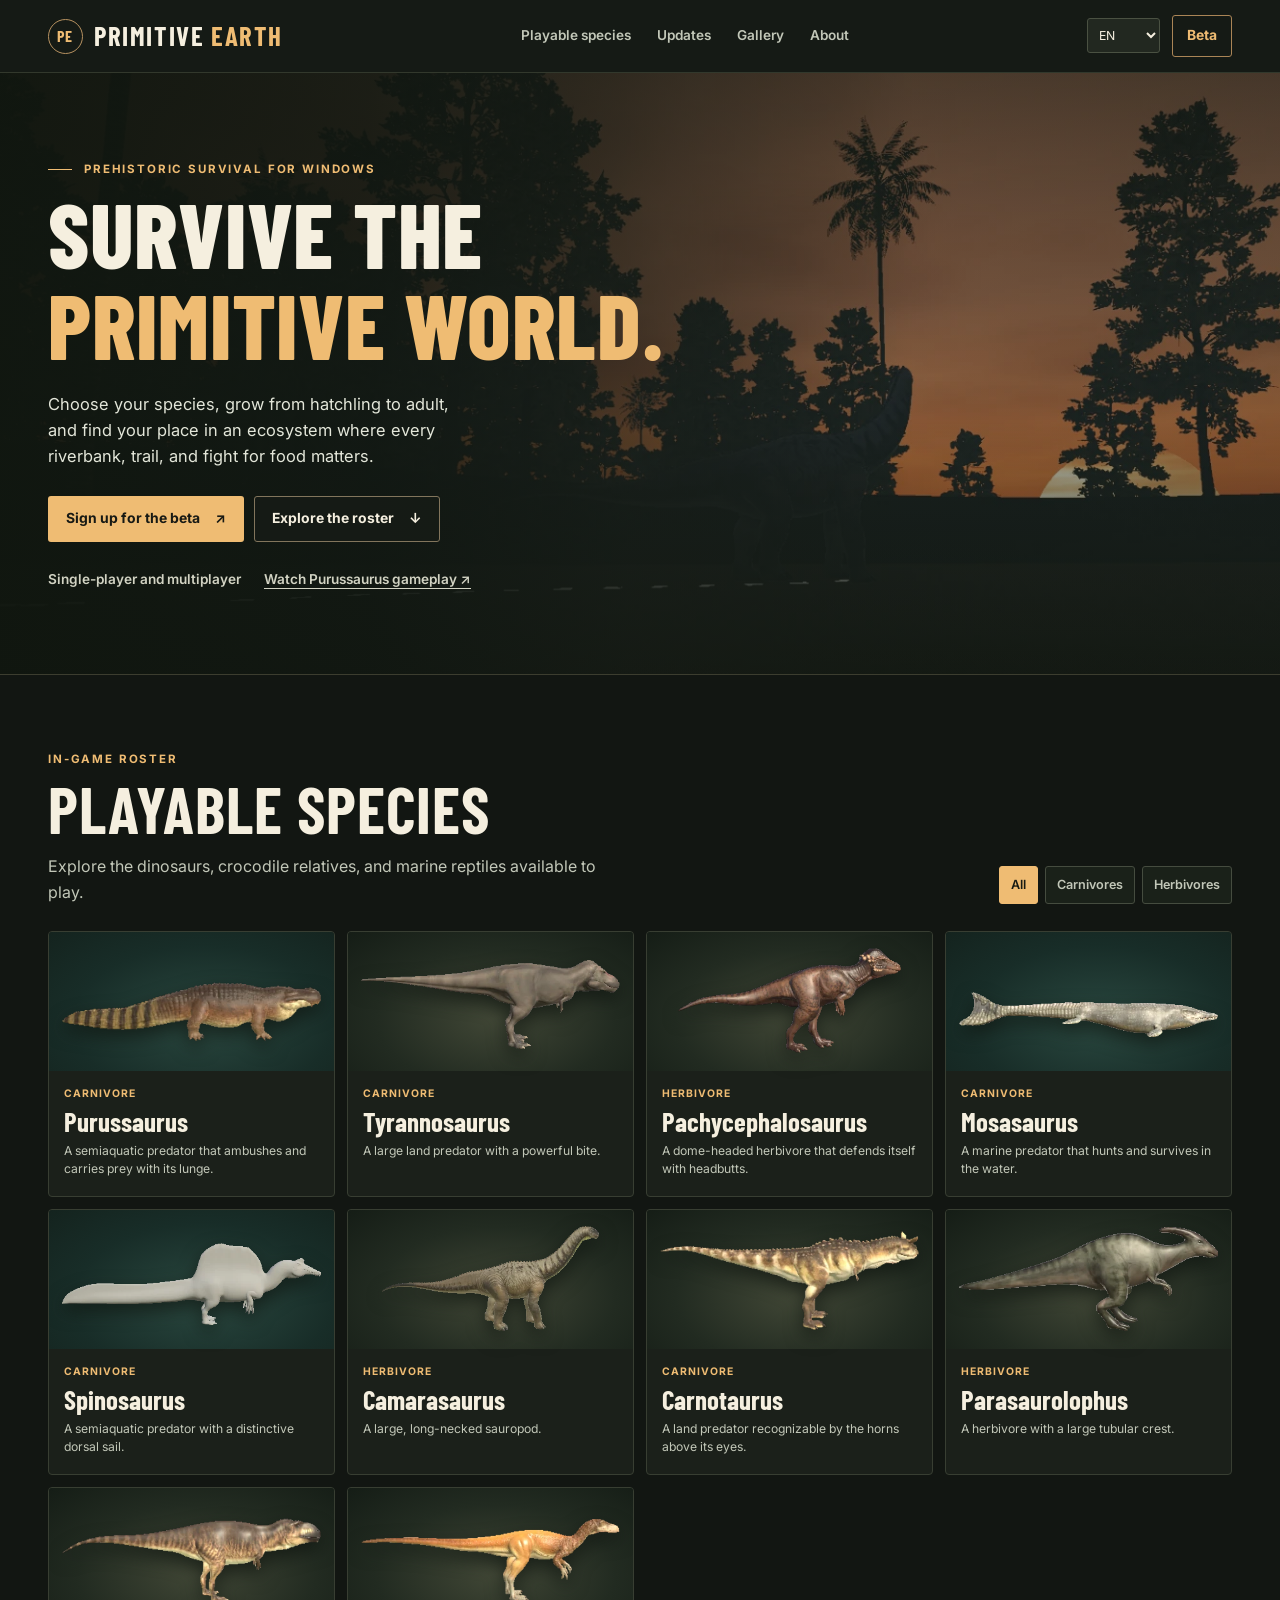
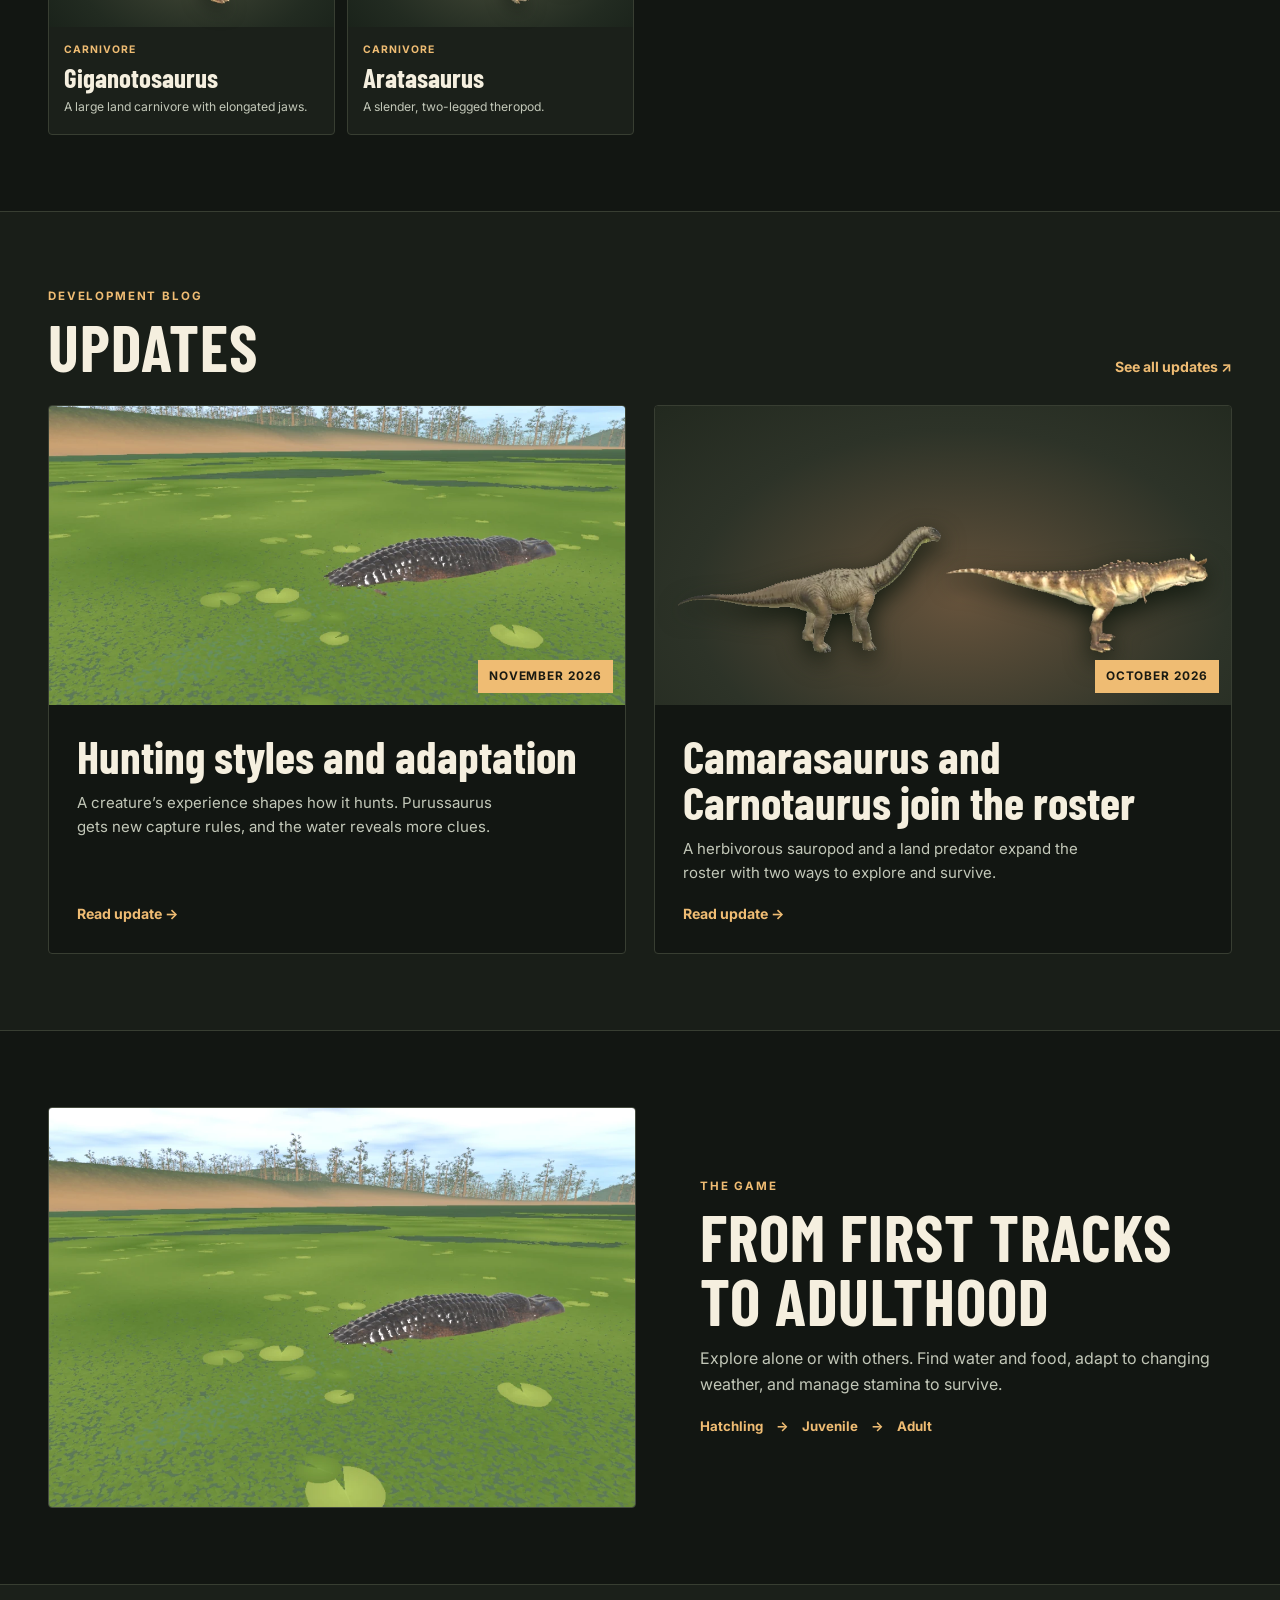
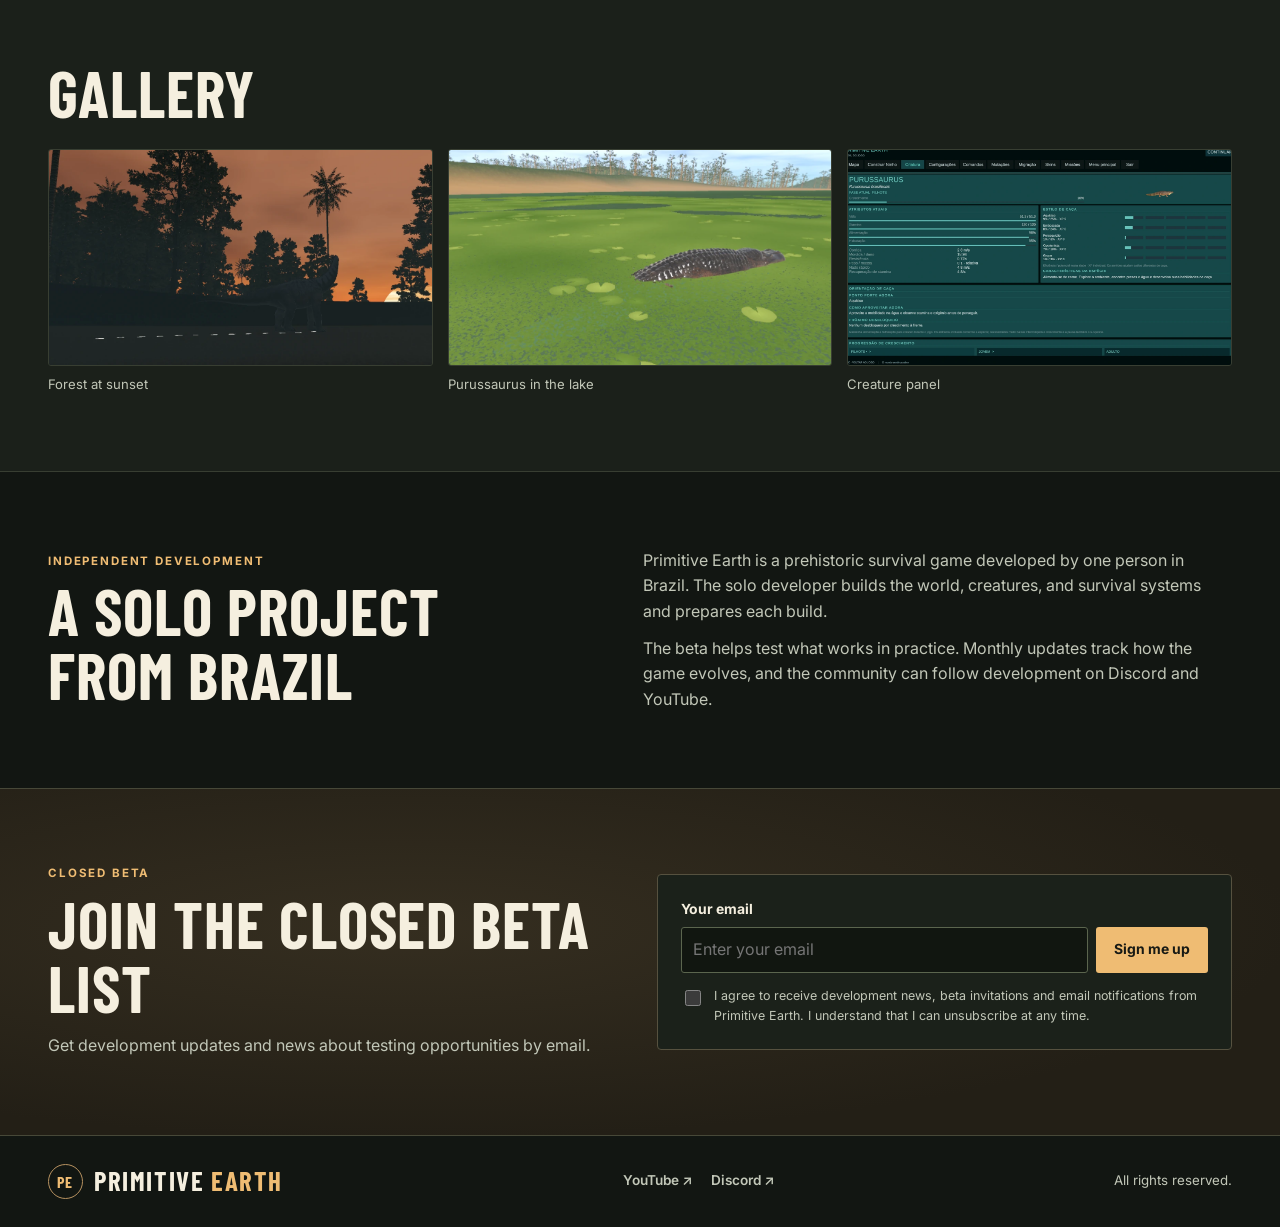
==== commit 701e572e: "updates" ====
--- a/index.html
+++ b/index.html
@@ -1,710 +1,299 @@
-<!DOCTYPE html>
-<html lang="en">
+<!doctype html>
+<html lang="pt-BR">
 <head>
-  <meta charset="UTF-8" />
-
-  <meta
-    name="viewport"
-    content="width=device-width, initial-scale=1, viewport-fit=cover"
-  />
-
-  <meta
-    name="theme-color"
-    content="#07100d"
-  />
-
-  <meta
-    name="description"
-    content="Primitive Earth is an immersive prehistoric dinosaur survival game for PC."
-  />
-
-  <title>
-    Primitive Earth — Prehistoric Survival
-  </title>
-
-  <link
-    rel="stylesheet"
-    href="style.css"
-  />
+  <meta charset="utf-8">
+  <meta name="viewport" content="width=device-width, initial-scale=1">
+  <meta name="theme-color" content="#131713">
+  <meta name="description" content="Primitive Earth é um jogo de sobrevivência pré-histórica para Windows. Conheça as espécies jogáveis e acompanhe as atualizações do beta.">
+  <title>Primitive Earth</title>
+  <link rel="icon" href="media/pe-icon.png" type="image/png" sizes="64x64">
+  <link rel="preconnect" href="https://fonts.googleapis.com">
+  <link rel="preconnect" href="https://fonts.gstatic.com" crossorigin>
+  <link href="https://fonts.googleapis.com/css2?family=Barlow+Condensed:wght@600;700;800&family=Inter:wght@400;500;600;700&display=swap" rel="stylesheet">
+  <link rel="stylesheet" href="style.css">
+  <script src="site-content.js" defer></script>
+  <script src="script.js" defer></script>
 </head>
-
 <body>
-
-  <!-- ===================================================== -->
-  <!-- NAVBAR -->
-  <!-- ===================================================== -->
-
-  <header class="navbar">
-
-    <a
-      href="#top"
-      class="logo"
-      aria-label="Primitive Earth home"
-    >
-      <span
-        class="logo-mark"
-        aria-hidden="true"
-      >
-        PE
-      </span>
-
-      <span>
-        Primitive Earth
-      </span>
-    </a>
-
-
-    <nav aria-label="Primary navigation">
-
-      <a
-        data-i18n="nav_about"
-        href="#about"
-      >
-        About
+  <a class="skip-link" href="#main" data-i18n="skip">Pular para o conteúdo</a>
+  <header class="site-header">
+    <div class="page-width header-inner">
+      <a class="brand" href="#top" aria-label="Primitive Earth">
+        <span class="brand-mark" aria-hidden="true">PE</span>
+        <span>Primitive <strong>Earth</strong></span>
       </a>
-
-      <a
-        data-i18n="nav_features"
-        href="#features"
-      >
-        Features
-      </a>
-
-      <a
-        data-i18n="nav_community"
-        href="#community"
-      >
-        Community
-      </a>
-
-      <a
-        data-i18n="nav_beta"
-        href="#beta"
-      >
-        Beta
-      </a>
-
-    </nav>
-
-
-    <!-- =================================================== -->
-    <!-- LANGUAGE -->
-    <!-- =================================================== -->
-
-    <label class="language-picker">
-
-      <span class="sr-only">
-        Language
-      </span>
-
-      <select
-        id="languageSelect"
-        aria-label="Language"
-      >
-
-        <option value="en">
-          EN
-        </option>
-
-        <option value="pt">
-          PT-BR
-        </option>
-
-        <option value="es">
-          ES
-        </option>
-
-      </select>
-
-    </label>
-
+      <nav class="main-nav" aria-label="Navegação principal" data-i18n-label="navigation">
+        <a href="#dinossauros" data-i18n="nav_species">Jogáveis</a>
+        <a href="atualizacoes.html" data-i18n="nav_updates">Atualizações</a>
+        <a href="#galeria" data-i18n="nav_gallery">Galeria</a>
+        <a href="#sobre" data-i18n="nav_about">Sobre</a>
+      </nav>
+      <div class="header-actions">
+        <select id="languageSelect" aria-label="Idioma" data-i18n-label="language">
+          <option value="pt" selected>PT-BR</option>
+          <option value="en">EN</option>
+          <option value="es">ES</option>
+        </select>
+        <a class="button header-beta" href="#beta" data-i18n="nav_beta">Beta</a>
+      </div>
+    </div>
   </header>
 
-
-  <!-- ===================================================== -->
-  <!-- MAIN -->
-  <!-- ===================================================== -->
-
-  <main id="top">
-
-
-    <!-- =================================================== -->
-    <!-- HERO -->
-    <!-- =================================================== -->
-
-    <section
-      class="hero"
-      aria-labelledby="hero-title"
-    >
-
-      <video
-        class="hero-video"
-        autoplay
-        muted
-        loop
-        playsinline
-        preload="metadata"
-        aria-hidden="true"
-      >
-        <source
-          src="Nova pasta/primitive.mp4"
-          type="video/mp4"
-        />
-      </video>
-
-
-      <div class="hero-overlay"></div>
-
-
-      <div class="hero-content page-width">
-
-        <span
-          class="tag"
-          data-i18n="platform"
-        >
-          Only for PC
-        </span>
-
-
-        <h1
-          id="hero-title"
-          data-i18n="hero_title"
-        >
-          Survive the Ancient World
-        </h1>
-
-
-        <p data-i18n="hero_text">
-          Become a dinosaur and fight to survive in a brutal
-          prehistoric ecosystem.
-        </p>
-
-
-        <div class="buttons">
-
-          <a
-            href="#beta"
-            class="btn primary"
-            data-i18n="btn_beta"
-          >
-            Join the Beta
+  <main id="main">
+    <section class="hero" id="top" aria-labelledby="hero-title">
+      <img class="hero-image" src="media/sol-na-floresta.webp" alt="" fetchpriority="high" width="1349" height="624">
+      <div class="page-width hero-inner">
+        <p class="eyebrow hero-kicker" data-i18n="hero_kicker">Sobrevivência pré-histórica para Windows</p>
+        <h1 id="hero-title"><span data-i18n="hero_line1">Sobreviva ao</span><strong data-i18n="hero_line2">mundo primitivo.</strong></h1>
+        <p class="hero-lead" data-i18n="hero_lead">Escolha sua espécie, cresça de filhote a adulto e encontre seu lugar em um ecossistema onde cada margem, trilha e disputa por alimento conta.</p>
+        <div class="button-row">
+          <a class="button button-primary" href="#beta"><span data-i18n="btn_beta">Inscreva-se no beta</span><span aria-hidden="true">↗</span></a>
+          <a class="button button-ghost" href="#dinossauros"><span data-i18n="hero_species">Conhecer as espécies</span><span aria-hidden="true">↓</span></a>
+        </div>
+        <div class="hero-meta">
+          <span data-i18n="hero_modes">Singleplayer e multiplayer</span>
+          <a href="media/purussaurus-gameplay.mp4" data-gameplay-link data-i18n="watch_gameplay">Ver gameplay do Purussaurus ↗</a>
+        </div>
+      </div>
+    </section>
+
+    <section class="section roster-section" id="dinossauros" aria-labelledby="roster-title">
+      <div class="page-width">
+        <div class="section-heading">
+          <div>
+            <p class="eyebrow" data-i18n="roster_kicker">Seleção do jogo</p>
+            <h2 id="roster-title" data-i18n="roster_title">Espécies jogáveis</h2>
+            <p class="lead" data-i18n="roster_intro">Escolha entre os dinossauros, crocodiliformes e répteis marinhos disponíveis para jogar.</p>
+          </div>
+          <div class="filters" role="group" aria-label="Filtrar por dieta" data-i18n-label="filters_label">
+            <button type="button" data-roster-filter="all" aria-pressed="true" data-i18n="filter_all">Todas</button>
+            <button type="button" data-roster-filter="carnivore" aria-pressed="false" data-i18n="filter_carnivore">Carnívoras</button>
+            <button type="button" data-roster-filter="herbivore" aria-pressed="false" data-i18n="filter_herbivore">Herbívoras</button>
+          </div>
+        </div>
+        <p class="sr-only" id="roster-status" aria-live="polite"></p>
+        <div class="roster-grid" id="roster-grid">
+          <article class="species-card" data-diet="carnivore" data-habitat="water">
+            <div class="species-media"><img src="media/purussaurus.webp" alt="" width="378" height="86"></div>
+            <div class="species-copy">
+              <p class="species-diet" data-i18n="diet_carnivore">Carnívoro</p>
+              <h3>Purussaurus</h3>
+              <p data-i18n="species_purussaurus">Predador semiaquático que embosca e transporta presas com o bote.</p>
+            </div>
+          </article>
+          <article class="species-card" data-diet="carnivore" data-habitat="land">
+            <div class="species-media"><img src="media/tyrannosaurus.webp" alt="" width="406" height="139"></div>
+            <div class="species-copy">
+              <p class="species-diet" data-i18n="diet_carnivore">Carnívoro</p>
+              <h3>Tyrannosaurus</h3>
+              <p data-i18n="species_tyrannosaurus">Grande predador terrestre com mordida potente.</p>
+            </div>
+          </article>
+          <article class="species-card" data-diet="herbivore" data-habitat="land">
+            <div class="species-media"><img src="media/pachycephalosaurus.webp" alt="" width="402" height="189"></div>
+            <div class="species-copy">
+              <p class="species-diet" data-i18n="diet_herbivore">Herbívoro</p>
+              <h3>Pachycephalosaurus</h3>
+              <p data-i18n="species_pachycephalosaurus">Herbívoro de crânio abaulado que se defende com cabeçadas.</p>
+            </div>
+          </article>
+          <article class="species-card" data-diet="carnivore" data-habitat="water">
+            <div class="species-media"><img src="media/mosasaurus.webp" alt="" width="377" height="66"></div>
+            <div class="species-copy">
+              <p class="species-diet" data-i18n="diet_carnivore">Carnívoro</p>
+              <h3>Mosasaurus</h3>
+              <p data-i18n="species_mosasaurus">Predador marinho. A água é seu habitat de caça e sobrevivência.</p>
+            </div>
+          </article>
+          <article class="species-card" data-diet="carnivore" data-habitat="water">
+            <div class="species-media"><img src="media/spinosaurus.webp" alt="" width="406" height="130" loading="lazy"></div>
+            <div class="species-copy">
+              <p class="species-diet" data-i18n="diet_carnivore">Carnívoro</p>
+              <h3>Spinosaurus</h3>
+              <p data-i18n="species_spinosaurus">Predador semiaquático com uma vela dorsal marcante.</p>
+            </div>
+          </article>
+          <article class="species-card" data-diet="herbivore" data-habitat="land">
+            <div class="species-media"><img src="media/camarasaurus.webp" alt="" width="389" height="188" loading="lazy"></div>
+            <div class="species-copy">
+              <p class="species-diet" data-i18n="diet_herbivore">Herbívoro</p>
+              <h3>Camarasaurus</h3>
+              <p data-i18n="species_camarasaurus">Saurópode de pescoço longo e grande porte.</p>
+            </div>
+          </article>
+          <article class="species-card" data-diet="carnivore" data-habitat="land">
+            <div class="species-media"><img src="media/carnotaurus.webp" alt="" width="390" height="148" loading="lazy"></div>
+            <div class="species-copy">
+              <p class="species-diet" data-i18n="diet_carnivore">Carnívoro</p>
+              <h3>Carnotaurus</h3>
+              <p data-i18n="species_carnotaurus">Predador terrestre reconhecível pelos chifres acima dos olhos.</p>
+            </div>
+          </article>
+          <article class="species-card" data-diet="herbivore" data-habitat="land">
+            <div class="species-media"><img src="media/parasaurolophus.webp" alt="" width="398" height="161" loading="lazy"></div>
+            <div class="species-copy">
+              <p class="species-diet" data-i18n="diet_herbivore">Herbívoro</p>
+              <h3>Parasaurolophus</h3>
+              <p data-i18n="species_parasaurolophus">Herbívoro de grande crista tubular.</p>
+            </div>
+          </article>
+          <article class="species-card" data-diet="carnivore" data-habitat="land">
+            <div class="species-media"><img src="media/giganotosaurus.webp" alt="" width="404" height="134" loading="lazy"></div>
+            <div class="species-copy">
+              <p class="species-diet" data-i18n="diet_carnivore">Carnívoro</p>
+              <h3>Giganotosaurus</h3>
+              <p data-i18n="species_giganotosaurus">Grande carnívoro terrestre de mandíbulas alongadas.</p>
+            </div>
+          </article>
+          <article class="species-card" data-diet="carnivore" data-habitat="land">
+            <div class="species-media"><img src="media/aratasaurus.webp" alt="" width="400" height="131" loading="lazy"></div>
+            <div class="species-copy">
+              <p class="species-diet" data-i18n="diet_carnivore">Carnívoro</p>
+              <h3>Aratasaurus</h3>
+              <p data-i18n="species_aratasaurus">Terópode bípede de corpo esguio.</p>
+            </div>
+          </article>
+        </div>
+      </div>
+    </section>
+
+    <section class="section updates-section" id="atualizacoes" aria-labelledby="updates-title">
+      <div class="page-width">
+        <div class="section-heading">
+          <div>
+            <p class="eyebrow" data-i18n="news_label">Diário de desenvolvimento</p>
+            <h2 id="updates-title" data-i18n="updates_title">Atualizações</h2>
+          </div>
+          <a class="text-link" href="atualizacoes.html" data-i18n="news_all">Ver todas as atualizações ↗</a>
+        </div>
+        <div class="news-grid">
+        <article class="news-card">
+          <a href="novembro-2026.html">
+            <div class="news-cover">
+              <img src="media/purussaurus-lago.webp" width="1031" height="702" alt="">
+              <time datetime="2026-11" data-i18n="nov_date">Novembro de 2026</time>
+            </div>
+            <div class="news-copy">
+              <h3 data-i18n="nov_title">Estilos de caça e adaptação</h3>
+              <p data-i18n="nov_summary">A experiência de cada criatura influencia seu estilo de caça. O Purussaurus ganha novas regras de captura e a água passa a revelar mais pistas.</p>
+              <span class="text-link" aria-hidden="true" data-i18n="news_read">Ler atualização →</span>
+            </div>
           </a>
-
-
-          <a
-            href="#about"
-            class="btn secondary"
-            data-i18n="btn_more"
-          >
-            Learn More
+        </article>
+<article class="news-card">
+          <a href="outubro-2026.html">
+            <div class="news-cover">
+              <div class="news-models" aria-hidden="true">
+              <img src="media/camarasaurus.webp" width="389" height="188" alt="">
+              <img src="media/carnotaurus.webp" width="390" height="148" alt="">
+            </div>
+              <time datetime="2026-10" data-i18n="oct_date">Outubro de 2026</time>
+            </div>
+            <div class="news-copy">
+              <h3 data-i18n="oct_title">Camarasaurus e Carnotaurus jogáveis</h3>
+              <p data-i18n="oct_summary">Um saurópode herbívoro e um predador terrestre ampliam a seleção e oferecem duas formas de explorar e sobreviver no mapa.</p>
+              <span class="text-link" aria-hidden="true" data-i18n="news_read">Ler atualização →</span>
+            </div>
           </a>
-
-        </div>
-
-      </div>
-
-
-      <a
-        class="scroll-cue"
-        href="#about"
-        aria-label="Explore Primitive Earth"
-      >
-        <span></span>
-      </a>
-
-    </section>
-
-
-    <!-- =================================================== -->
-    <!-- ABOUT -->
-    <!-- =================================================== -->
-
-    <section
-      id="about"
-      class="section about-section"
-    >
-
-      <div class="page-width split">
-
-
-        <div class="section-copy">
-
-          <span class="eyebrow">
-            PRIMITIVE EARTH
-          </span>
-
-
-          <h2 data-i18n="about_title">
-            A New Dinosaur Survival Experience
-          </h2>
-
-
-          <p data-i18n="about_text">
-            Primitive Earth is a prehistoric survival game
-            focused on immersion, climate changes, hunting,
-            danger and the struggle to stay alive.
-          </p>
-
-        </div>
-
-
-        <article class="card big-card">
-
-          <span class="card-number">
-            01
-          </span>
-
-
-          <h3 data-i18n="pc_title">
-            PC Release
-          </h3>
-
-
-          <p data-i18n="pc_text">
-            Primitive Earth is being developed exclusively
-            for computers.
-          </p>
-
         </article>
-
-      </div>
-
-    </section>
-
-
-    <!-- =================================================== -->
-    <!-- FEATURES -->
-    <!-- =================================================== -->
-
-    <section
-      id="features"
-      class="section features-section"
-    >
-
+        </div>
+      </div>
+    </section>
+
+    <section class="section world-section" id="about" aria-labelledby="world-title">
+      <div class="page-width world-grid">
+        <img class="world-image" src="media/purussaurus-lago.webp" width="1031" height="702" loading="lazy" alt="Purussaurus no lago" data-i18n-alt="gallery_purus">
+        <div>
+          <p class="eyebrow" data-i18n="world_kicker">O jogo</p>
+          <h2 id="world-title" data-i18n="world_title">Da primeira pegada à vida adulta</h2>
+          <p class="lead" data-i18n="world_intro">Explore sozinho ou com outros jogadores. Aprenda onde buscar água e alimento, acompanhe a mudança do clima e cuide da stamina para sobreviver.</p>
+          <div class="life-stages" aria-label="Fases de crescimento" data-i18n-label="life_label">
+            <span data-i18n="life_hatchling">Filhote</span><span aria-hidden="true">→</span>
+            <span data-i18n="life_juvenile">Jovem</span><span aria-hidden="true">→</span>
+            <span data-i18n="life_adult">Adulto</span>
+          </div>
+        </div>
+      </div>
+    </section>
+
+    <section class="section gallery-section" id="galeria" aria-labelledby="gallery-title">
       <div class="page-width">
-
-        <span class="eyebrow">
-          SURVIVE • ADAPT • DOMINATE
-        </span>
-
-
-        <h2 data-i18n="features_title">
-          Game Features
-        </h2>
-
-
-        <div class="grid">
-
-
-          <article class="card">
-
-            <span class="card-number">
-              01
-            </span>
-
-            <h3 data-i18n="feature_1_title">
-              Dinosaurs
-            </h3>
-
-            <p data-i18n="feature_1_text">
-              Play as different prehistoric creatures,
-              each with unique behavior.
-            </p>
-
-          </article>
-
-
-          <article class="card">
-
-            <span class="card-number">
-              02
-            </span>
-
-            <h3 data-i18n="feature_2_title">
-              Survival
-            </h3>
-
-            <p data-i18n="feature_2_text">
-              Manage hunger, thirst, stamina and danger
-              in the wild.
-            </p>
-
-          </article>
-
-
-          <article class="card">
-
-            <span class="card-number">
-              03
-            </span>
-
-            <h3 data-i18n="feature_3_title">
-              Dynamic World
-            </h3>
-
-            <p data-i18n="feature_3_text">
-              Face rain, dry seasons, fires and
-              environmental changes.
-            </p>
-
-          </article>
-
-
-          <article class="card">
-
-            <span class="card-number">
-              04
-            </span>
-
-            <h3 data-i18n="feature_4_title">
-              Hunt or Be Hunted
-            </h3>
-
-            <p data-i18n="feature_4_text">
-              Carnivores, herbivores and AI creatures
-              fight for survival.
-            </p>
-
-          </article>
-
-
-        </div>
-
-      </div>
-
-    </section>
-
-
-    <!-- =================================================== -->
-    <!-- COMMUNITY -->
-    <!-- =================================================== -->
-
-    <section
-      id="community"
-      class="section community-section"
-    >
-
-      <div class="page-width community-layout">
-
-
-        <div class="section-copy community-intro">
-
-          <span
-            class="eyebrow"
-            data-i18n="community_eyebrow"
-          >
-            FOLLOW THE DEVELOPMENT
-          </span>
-
-
-          <h2 data-i18n="community_title">
-            Join the Primitive Earth Community
-          </h2>
-
-
-          <p data-i18n="community_text">
-            Choose how you want to follow the project.
-            Watch development videos on YouTube and join
-            the Discord community for announcements and
-            conversations with other dinosaur fans.
-          </p>
-
-        </div>
-
-
-        <div class="community-grid">
-
-
-          <!-- YOUTUBE -->
-
-          <article class="community-card youtube-card">
-
-            <span
-              class="community-icon"
-              aria-hidden="true"
-            >
-              ▶
-            </span>
-
-
-            <div>
-
-              <span class="community-channel">
-                YouTube
-              </span>
-
-
-              <h3>
-                PrimitiveEarth
-              </h3>
-
-
-              <p data-i18n="youtube_text">
-                Watch gameplay, development progress,
-                new dinosaurs, map updates and
-                behind-the-scenes videos.
-              </p>
-
-            </div>
-
-
-            <a
-              class="btn community-button youtube-button"
-              href="https://www.youtube.com/@primitive-earth"
-              target="_blank"
-              rel="noopener noreferrer"
-              data-i18n="youtube_button"
-            >
-              Visit the channel
-            </a>
-
-          </article>
-
-
-          <!-- DISCORD -->
-
-          <article class="community-card discord-card">
-
-            <span
-              class="community-icon"
-              aria-hidden="true"
-            >
-              #
-            </span>
-
-
-            <div>
-
-              <span class="community-channel">
-                Discord
-              </span>
-
-
-              <h3 data-i18n="discord_card_title">
-                Official Community
-              </h3>
-
-
-              <p data-i18n="discord_text">
-                Receive announcements, talk about the game,
-                share suggestions and meet other members of
-                the Primitive Earth community.
-              </p>
-
-            </div>
-
-
-            <a
-              class="btn community-button discord-button"
-              href="https://discord.gg/87vQR5QtP"
-              target="_blank"
-              rel="noopener noreferrer"
-              data-i18n="discord_button"
-            >
-              Join the Discord
-            </a>
-
-          </article>
-
-
-        </div>
-
-
-        <p
-          class="community-note"
-          data-i18n="community_note"
-        >
-          For important beta invitations,
-          also register your email below.
-        </p>
-
-      </div>
-
-    </section>
-
-
-    <!-- =================================================== -->
-    <!-- BETA -->
-    <!-- =================================================== -->
-
-    <section
-      id="beta"
-      class="section beta"
-    >
-
-      <div class="beta-content page-width">
-
-
-        <span
-          class="tag"
-          data-i18n="beta_tag"
-        >
-          Closed Beta
-        </span>
-
-
-        <h2 data-i18n="beta_title">
-          Join the Primitive Earth Closed Beta
-        </h2>
-
-
-        <p
-          class="beta-description"
-          data-i18n="beta_text"
-        >
-          Follow the development journey and be among
-          the first players invited to explore Primitive Earth.
-        </p>
-
-
-        <!-- ================================================= -->
-        <!-- NEWSLETTER -->
-        <!-- ================================================= -->
-
-        <form
-          id="newsletterForm"
-          class="newsletter"
-          novalidate
-        >
-
-
+        <h2 id="gallery-title" data-i18n="gallery_title">Galeria</h2>
+        <div class="gallery-grid">
+          <figure>
+            <a href="media/sol-na-floresta.webp" aria-label="Floresta ao pôr do sol" data-i18n-label="gallery_sunset"><img src="media/sol-na-floresta.webp" width="1349" height="624" alt="" loading="lazy"></a>
+            <figcaption data-i18n="gallery_sunset">Floresta ao pôr do sol</figcaption>
+          </figure>
+          <figure>
+            <a href="media/purussaurus-lago.webp" aria-label="Purussaurus no lago" data-i18n-label="gallery_purus"><img src="media/purussaurus-lago.webp" width="1031" height="702" alt="" loading="lazy"></a>
+            <figcaption data-i18n="gallery_purus">Purussaurus no lago</figcaption>
+          </figure>
+          <figure>
+            <a href="media/painel-criatura.webp" aria-label="Painel da criatura" data-i18n-label="gallery_panel"><img src="media/painel-criatura.webp" width="1500" height="807" alt="" loading="lazy"></a>
+            <figcaption data-i18n="gallery_panel">Painel da criatura</figcaption>
+          </figure>
+        </div>
+      </div>
+    </section>
+
+    <section class="section about-section" id="sobre" aria-labelledby="about-title">
+      <div class="page-width about-grid">
+        <div>
+          <p class="eyebrow" data-i18n="about_kicker">Desenvolvimento independente</p>
+          <h2 id="about-title" data-i18n="about_title">Um projeto solo brasileiro</h2>
+        </div>
+        <div class="about-copy">
+          <p data-i18n="about_intro">Primitive Earth é um jogo de sobrevivência pré-histórica desenvolvido por um brasileiro. O projeto é feito por uma pessoa, da criação do mundo e das criaturas aos sistemas de sobrevivência e à preparação das builds.</p>
+          <p data-i18n="about_detail">O beta ajuda a descobrir o que funciona na prática. As atualizações registram as mudanças conforme o jogo evolui, e a comunidade pode acompanhar o desenvolvimento pelo Discord e pelo YouTube.</p>
+        </div>
+      </div>
+    </section>
+
+    <section class="section beta-section" id="beta" aria-labelledby="beta-title">
+      <div class="page-width beta-grid">
+        <div>
+          <p class="eyebrow" data-i18n="beta_tag">Beta fechado</p>
+          <h2 id="beta-title" data-i18n="beta_title">Entre na lista do beta fechado</h2>
+          <p class="lead" data-i18n="beta_intro">Receba novidades do desenvolvimento e avisos sobre oportunidades de teste por e-mail.</p>
+        </div>
+        <form id="newsletterForm" class="newsletter" novalidate>
+          <label class="email-label" for="newsletterEmail" data-i18n="email_label">Seu e-mail</label>
           <div class="newsletter-fields">
-
-            <input
-              id="newsletterEmail"
-              name="email"
-              type="email"
-              autocomplete="email"
-              inputmode="email"
-              maxlength="150"
-              required
-              placeholder="Enter your email"
-              aria-label="Email"
-              data-i18n-placeholder="email_placeholder"
-            />
-
-
-            <button
-              id="newsletterButton"
-              type="submit"
-              data-i18n="subscribe"
-            >
-              Notify Me
-            </button>
-
-          </div>
-
-
-          <!-- Anti-bot -->
-
-          <input
-            type="text"
-            name="_honey"
-            class="form-honeypot"
-            tabindex="-1"
-            autocomplete="off"
-            aria-hidden="true"
-          />
-
-
-          <!-- Consent -->
-
-          <label
-            for="newsletterConsent"
-            class="privacy-consent"
-          >
-
-            <input
-              id="newsletterConsent"
-              type="checkbox"
-              required
-            />
-
-
-            <span data-i18n="privacy_consent">
-              I agree to receive news and beta test
-              notifications from Primitive Earth.
-            </span>
-
+            <input id="newsletterEmail" name="email" type="email" autocomplete="email" inputmode="email" maxlength="150" required placeholder="Digite seu e-mail" data-i18n-placeholder="email_placeholder">
+            <button class="button button-primary" id="newsletterButton" type="submit" data-i18n="subscribe">Quero participar</button>
+          </div>
+          <input type="text" name="_honey" class="form-honeypot" tabindex="-1" autocomplete="off" aria-hidden="true">
+          <label class="privacy-consent" for="newsletterConsent">
+            <input id="newsletterConsent" type="checkbox" required>
+            <span data-i18n="privacy_consent">Concordo em receber notícias, convites para o beta e notificações por e-mail do Primitive Earth. Posso cancelar quando quiser.</span>
           </label>
-
-
-          <!-- ================================================= -->
-          <!-- MESSAGE / SUCCESS -->
-          <!-- ================================================= -->
-
-          <div
-            id="newsletterMessage"
-            class="newsletter-message"
-            role="status"
-            aria-live="polite"
-          ></div>
-
-
+          <div id="newsletterMessage" class="newsletter-message" role="status" aria-live="polite"></div>
         </form>
-
-      </div>
-
-    </section>
-
-
+      </div>
+    </section>
   </main>
 
-
-  <!-- ===================================================== -->
-  <!-- FOOTER -->
-  <!-- ===================================================== -->
-
-  <footer>
-
+  <footer class="site-footer" id="community">
     <div class="page-width footer-inner">
-
-
-      <span class="footer-logo">
-        Primitive Earth
-      </span>
-
-
-      <div
-        class="footer-socials"
-        aria-label="Primitive Earth social links"
-      >
-
-        <a
-          href="https://www.youtube.com/@primitive-earth"
-          target="_blank"
-          rel="noopener noreferrer"
-        >
-          YouTube
-        </a>
-
-
-        <a
-          href="https://discord.gg/87vQR5QtP"
-          target="_blank"
-          rel="noopener noreferrer"
-        >
-          Discord
-        </a>
-
-      </div>
-
-
-      <p>
-        © 2026 Primitive Earth.
-
-        <span data-i18n="footer_rights">
-          All rights reserved.
-        </span>
-      </p>
-
-
+      <a class="brand" href="#top"><span class="brand-mark" aria-hidden="true">PE</span><span>Primitive <strong>Earth</strong></span></a>
+      <div class="footer-links">
+        <a href="https://www.youtube.com/@primitive-earth" target="_blank" rel="noopener noreferrer">YouTube ↗</a>
+        <a href="https://discord.gg/87vQR5QtP" target="_blank" rel="noopener noreferrer">Discord ↗</a>
+      </div>
+      <small data-i18n="footer_rights">Todos os direitos reservados.</small>
     </div>
-
   </footer>
 
-
-  <script src="script.js"></script>
-
+  <dialog class="gameplay-dialog" id="gameplay" aria-labelledby="gameplay-title">
+    <div class="gameplay-header">
+      <h2 id="gameplay-title" data-i18n="gameplay_title">Gameplay do Purussaurus</h2>
+      <form method="dialog">
+        <button type="submit" aria-label="Fechar vídeo" data-i18n-label="video_close" autofocus>×</button>
+      </form>
+    </div>
+    <video controls playsinline preload="none" poster="media/purussaurus-gameplay-poster.webp" src="media/purussaurus-gameplay.mp4">
+      <a href="media/purussaurus-gameplay.mp4" data-i18n="video_fallback">Abrir vídeo do Purussaurus</a>
+    </video>
+  </dialog>
 </body>
-</html>+</html>
--- a/style.css
+++ b/style.css
@@ -1,152 +1,237 @@
 :root {
   color-scheme: dark;
-  --bg: #07100d;
-  --bg-deep: #030806;
-  --surface: rgba(14, 28, 23, .82);
-  --line: rgba(174, 205, 134, .18);
-  --accent: #a9cf63;
-  --accent-bright: #d2ed85;
-  --warm: #c18b45;
-  --text: #f4f7ed;
-  --muted: #b6c2b3;
-  --page: 1180px;
-  --header-height: 76px;
-}
+  --bg: #121612;
+  --surface: #1b201a;
+  --raised: #212820;
+  --text: #f5efdf;
+  --muted: #c2c7b8;
+  --accent: #efbc73;
+  --line: #383e32;
+  --display: "Barlow Condensed", "Bahnschrift Condensed", "Arial Narrow", Impact, sans-serif;
+  --body: Inter, "Segoe UI", sans-serif;
+}
+*, *::before, *::after { box-sizing: border-box; }
+html { scroll-behavior: smooth; scroll-padding-top: 96px; }
+body { margin: 0; background: var(--bg); color: var(--text); font: 400 1rem/1.6 var(--body); }
+[hidden] { display: none !important; }
+a { color: inherit; text-decoration: none; }
+img { display: block; max-width: 100%; }
+button, input, select { font: inherit; }
+h1, h2, h3, p, figure { margin: 0; }
+button, summary { cursor: pointer; }
+:focus-visible { outline: 2px solid var(--accent); outline-offset: 4px; }
+.page-width { width: min(100% - 96px, 1184px); margin-inline: auto; }
+.sr-only, .form-honeypot, .skip-link:not(:focus) {
+  position: absolute; width: 1px; height: 1px; padding: 0; overflow: hidden;
+  clip-path: inset(50%); white-space: nowrap; border: 0;
+}
+.skip-link:focus { position: fixed; top: 8px; left: 12px; z-index: 50; padding: 10px 16px; background: var(--accent); color: #171912; }
+.site-header { position: sticky; top: 0; z-index: 5; background: #151a15; border-bottom: 1px solid #32382c; }
+.header-inner { display: flex; align-items: center; justify-content: space-between; gap: 24px; min-height: 72px; }
+.brand { display: inline-flex; align-items: center; gap: 11px; font: 700 1.67rem/.95 var(--display); white-space: nowrap; text-transform: uppercase; letter-spacing: .06em; }
+.brand strong { color: var(--accent); }
+.brand-mark { display: grid; place-items: center; width: 35px; height: 35px; border: 1px solid #b69160; border-radius: 50%; color: var(--accent); font-size: 1rem; letter-spacing: .08em; }
+.main-nav, .header-actions { display: flex; align-items: center; gap: 26px; }
+.main-nav a, .hero-meta, .footer-links { font-size: .85rem; font-weight: 600; }
+.main-nav a, .footer-links a { color: var(--muted); }
+.main-nav a:hover, .hero-meta a:hover, .footer-links a:hover { color: var(--accent); }
+.header-actions { gap: 12px; }
+.header-actions select {
+  color: var(--text); background: #222820; border: 1px solid #4a5142; border-radius: 3px;
+  font-size: .77rem; padding: 8px 7px;
+}
+.button {
+  display: inline-flex; align-items: center; justify-content: center; gap: 15px; min-height: 46px;
+  padding: 11px 17px; border: 1px solid transparent; border-radius: 3px;
+  line-height: 1.25; font-weight: 700; font-size: .87rem; text-align: center;
+}
+.header-beta { border-color: #aa8556; color: var(--accent); min-height: 36px; padding-inline: 14px; }
+.button-primary { color: #171914; background: var(--accent); }
+.button-primary:hover { background: #ffd99f; }
+.button-ghost { color: var(--text); background: #171c17bb; border-color: #82755c; }
+.button-ghost:hover, .header-beta:hover { background: #353428; }
+.hero { display: grid; align-items: center; position: relative; isolation: isolate; min-height: clamp(535px, 47vw, 690px); overflow: hidden; border-bottom: 1px solid #3c3d2f; background: #1b221a; }
+.hero-image, .hero::after { position: absolute; inset: 0; width: 100%; height: 100%; z-index: -2; }
+.hero-image { object-fit: cover; object-position: 60% 57%; }
+.hero::after {
+  content: ""; z-index: -1;
+  background: linear-gradient(90deg, #10160ff2, #111711db 29%, #161b15a3 49%, #161b1550 71%, #151a1560),
+    linear-gradient(0deg, #111710de, transparent 42%, #1d211631 73%, #171d1880);
+}
+.hero-inner { padding-block: 64px 59px; }
+.eyebrow {
+  color: var(--accent); font-size: .72rem; font-weight: 700; text-transform: uppercase; letter-spacing: .16em;
+  margin-bottom: 10px; line-height: 1.45;
+}
+.hero-kicker { display: flex; align-items: center; gap: 12px; }
+.hero-kicker::before { content: ""; width: 24px; height: 1px; background: currentColor; flex: 0 0 auto; }
+h1, h2, h3 { font-family: var(--display); font-weight: 700; line-height: 1; }
+h1 { text-transform: uppercase; font-size: clamp(3.6rem, 7.1vw, 7.25rem); letter-spacing: .008em; font-weight: 800; }
+h1 span, h1 strong { display: block; }
+h1 strong { font-weight: inherit; color: var(--accent); }
+.hero-lead { max-width: 420px; margin-block: 21px 26px; font-size: 1.03rem; color: #e3e6d9; }
+.button-row { display: flex; flex-wrap: wrap; gap: 10px; }
+.hero-meta { display: flex; flex-wrap: wrap; gap: 10px 23px; margin-top: 27px; color: #d2d3c3; }
+.hero-meta a { text-decoration: underline; text-underline-offset: 4px; }
+.section { padding-block: 76px; }
+h2 { font-size: clamp(2.75rem, 5vw, 4.3rem); letter-spacing: .015em; text-transform: uppercase; }
+.lead { color: var(--muted); margin-top: 13px; max-width: 56ch; }
+.section-heading { display: flex; justify-content: space-between; align-items: end; gap: 27px; margin-bottom: 26px; }
+.filters { display: flex; flex-wrap: wrap; gap: 7px; padding-bottom: 1px; }
+.filters button {
+  border: 1px solid #454c3f; border-radius: 3px; padding: 8px 11px; color: var(--muted);
+  background: #1a2119; font-size: .79rem; font-weight: 600;
+}
+.filters button:hover { border-color: var(--accent); }
+.filters button[aria-pressed="true"] { color: #181b13; border-color: var(--accent); background: var(--accent); }
+.roster-grid { display: grid; grid-template-columns: repeat(4,minmax(0,1fr)); gap: 12px; }
+.species-card { background: var(--surface); border: 1px solid var(--line); min-width: 0; border-radius: 4px; overflow: hidden; }
+.species-media { height: 139px; display: flex; align-items: flex-end; padding: 16px 13px 18px; background: radial-gradient(ellipse at 52% 62%, #414736, #222b21 57%, #151d16 100%); }
+.species-card[data-habitat="water"] .species-media { background: radial-gradient(ellipse at 54% 65%, #2a4840, #182d28 60%, #14231e); }
+.species-media img { width: 100%; height: 100%; object-fit: contain; object-position: 50% 73%; filter: drop-shadow(0 7px 9px #10150fb5); }
+.species-copy { padding: 15px 15px 18px; }
+.species-copy h3 { font-size: clamp(1.35rem, 2.1vw, 2rem); overflow-wrap: anywhere; }
+.species-copy p { margin-top: 7px; font-size: .76rem; color: var(--muted); line-height: 1.5; }
+.species-copy .species-diet { font-size: .65rem; text-transform: uppercase; letter-spacing: .1em; color: var(--accent); font-weight: 700; margin-bottom: 6px; margin-top: 0; }
+.updates-section { background: #191e18; border-block: 1px solid var(--line); }
+.world-grid { display: grid; grid-template-columns: 1.05fr .95fr; gap: clamp(24px, 5vw, 66px); align-items: center; }
+.world-image { width: 100%; height: auto; border: 1px solid #454b3f; border-radius: 4px; }
+.life-stages { display: flex; flex-wrap: wrap; gap: 13px; margin-top: 19px; color: var(--accent); font-size: .83rem; font-weight: 700; }
+.beta-section { border-block: 1px solid #474838; background: #231f16 radial-gradient(ellipse at 32% 40%, #352e20, transparent 72%); }
+.beta-grid { display: grid; grid-template-columns: 1fr 1fr; gap: 34px; align-items: center; }
+.newsletter { background: #1b211a; border: 1px solid #56513f; padding: 23px; border-radius: 4px; }
+.email-label { display: block; margin-bottom: 7px; font-weight: 700; font-size: .87rem; }
+.newsletter-fields { display: grid; grid-template-columns: minmax(0,1fr) auto; gap: 8px; }
+.newsletter input[type="email"] { min-width: 0; padding: 8px 11px; background: #111610; border: 1px solid #5b654e; border-radius: 3px; color: var(--text); }
+.privacy-consent { display: flex; align-items: flex-start; gap: 10px; margin-top: 13px; font-size: .78rem; color: var(--muted); }
+.privacy-consent input { accent-color: var(--accent); flex: 0 0 auto; width: 16px; height: 16px; margin-top: 4px; }
+.newsletter-message { font-size: .83rem; color: var(--accent); }
+.newsletter-message:not(:empty) { margin-top: 10px; }
+.newsletter-message.error { color: #ffac9e; }
+.newsletter-message.success { color: #b6dfad; }
+.newsletter-message p, .newsletter-message a { margin-top: 7px; }
+.newsletter-message a { display: inline-block; text-decoration: underline; }
+.newsletter button:disabled { cursor: wait; opacity: .67; }
+.footer-inner { display: flex; flex-wrap: wrap; align-items: center; justify-content: space-between; gap: 17px; padding-block: 28px; }
+.footer-links { display: flex; gap: 18px; }
+.footer-inner small { color: var(--muted); }
+@media (max-width: 1040px) {
+  .page-width { width: calc(100% - 56px); }
+  .roster-grid { grid-template-columns: repeat(3,minmax(0,1fr)); }
+}
+@media (max-width: 760px) {
+  html { scroll-padding-top: 126px; }
+  .page-width { width: calc(100% - 36px); }
+  .header-inner { flex-wrap: wrap; min-height: initial; gap: 5px 14px; padding-block: 11px 7px; }
+  .brand { font-size: 1.21rem; gap: 8px; }
+  .brand-mark { width: 31px; height: 31px; }
+  .header-actions { gap: 8px; }
+  .header-actions select { padding: 6px 4px; }
+  .header-beta { padding-inline: 11px; }
+  .main-nav { order: 3; width: 100%; gap: 21px; padding-block: 5px 2px; }
+  .section { padding-block: 51px; }
+  .section-heading { display: block; }
+  .filters { margin-top: 16px; }
+  .hero { min-height: 580px; }
+  .hero-image { object-position: 64% 55%; }
+  .hero::after { background: linear-gradient(90deg,#11160fe8,#1418138a),linear-gradient(0deg,#131713f2,transparent 44%); }
+  .hero-inner { padding-block: 53px 48px; }
+  .roster-grid { grid-template-columns: repeat(2,minmax(0,1fr)); gap: 8px; }
+  .species-media { height: 116px; }
+  .species-copy { padding: 12px; }
+  .species-copy h3 { font-size: clamp(1.18rem, 4vw, 1.8rem); }
+  .world-grid, .beta-grid { grid-template-columns: minmax(0,1fr); }
+  .world-grid img { order: 2; }
+  .footer-inner small { flex-basis: 100%; }
+}
+@media (max-width: 370px) {
+  .newsletter-fields { grid-template-columns: 1fr; }
+  .hero { min-height: 560px; }
+  h1 { font-size: clamp(3rem, 13vw, 3.6rem); }
+  .species-media { height: 100px; }
+}
+@media (prefers-reduced-motion: reduce) { html { scroll-behavior: auto; } }
 
-*, *::before, *::after { box-sizing: border-box; }
-html { scroll-behavior: smooth; scroll-padding-top: var(--header-height); }
-body { margin: 0; min-width: 280px; overflow-x: hidden; background: var(--bg); color: var(--text); font-family: Inter, ui-sans-serif, system-ui, -apple-system, BlinkMacSystemFont, "Segoe UI", sans-serif; line-height: 1.5; }
-a { color: inherit; }
-button, input, select { font: inherit; }
-.page-width { width: min(calc(100% - 48px), var(--page)); margin-inline: auto; }
-.sr-only, .form-honeypot { position: absolute !important; width: 1px !important; height: 1px !important; padding: 0 !important; margin: -1px !important; overflow: hidden !important; clip: rect(0, 0, 0, 0) !important; white-space: nowrap !important; border: 0 !important; }
-
-.navbar { position: fixed; inset: 0 0 auto; z-index: 50; min-height: var(--header-height); padding: 12px max(24px, calc((100vw - var(--page)) / 2)); display: grid; grid-template-columns: 1fr auto 1fr; align-items: center; gap: 24px; background: linear-gradient(180deg, rgba(3,8,6,.94), rgba(3,8,6,.72)); border-bottom: 1px solid var(--line); backdrop-filter: blur(16px); }
-.logo { display: inline-flex; align-items: center; gap: 11px; width: max-content; color: var(--text); text-decoration: none; text-transform: uppercase; font-size: .88rem; font-weight: 850; letter-spacing: .14em; }
-.logo-mark { display: grid; place-items: center; width: 38px; aspect-ratio: 1; border: 1px solid rgba(210,237,133,.5); color: var(--accent-bright); font-size: .72rem; letter-spacing: .05em; transform: rotate(45deg); }
-.logo-mark::first-line { transform: rotate(-45deg); }
-nav { display: flex; align-items: center; gap: clamp(20px, 3vw, 42px); }
-nav a { position: relative; color: #d7dfd2; text-decoration: none; text-transform: uppercase; font-size: .76rem; font-weight: 750; letter-spacing: .12em; }
-nav a::after { content: ""; position: absolute; left: 0; right: 100%; bottom: -8px; height: 1px; background: var(--accent); transition: right .2s ease; }
-nav a:hover::after, nav a:focus-visible::after { right: 0; }
-.language-picker { justify-self: end; }
-select { min-height: 40px; padding: 0 34px 0 12px; border: 1px solid var(--line); border-radius: 4px; background: #0c1713; color: var(--text); cursor: pointer; }
-
-.hero { position: relative; min-height: 100svh; display: grid; align-items: center; isolation: isolate; overflow: hidden; padding: calc(var(--header-height) + 60px) 0 80px; background: var(--bg-deep); }
-.hero-video { position: absolute; inset: 0; z-index: -3; width: 100%; height: 100%; object-fit: cover; object-position: center 44%; pointer-events: none; }
-.hero-overlay { position: absolute; inset: 0; z-index: -2; background: linear-gradient(90deg, rgba(3,8,6,.94) 0%, rgba(3,8,6,.68) 43%, rgba(3,8,6,.12) 78%), linear-gradient(180deg, rgba(3,8,6,.18) 50%, var(--bg) 100%); }
-.hero-content { padding-right: min(44vw, 560px); }
-.tag, .eyebrow { display: inline-block; color: var(--accent-bright); text-transform: uppercase; font-size: .72rem; font-weight: 800; letter-spacing: .18em; }
-.tag { margin-bottom: 22px; padding: 9px 14px; border: 1px solid rgba(210,237,133,.32); background: rgba(16,31,24,.65); }
-.hero h1 { max-width: 760px; margin: 0 0 22px; font-family: Georgia, "Times New Roman", serif; font-size: clamp(3.25rem, 7vw, 7.5rem); font-weight: 500; line-height: .88; letter-spacing: -.045em; text-wrap: balance; }
-.hero p { max-width: 600px; margin: 0 0 34px; color: #d1dbcf; font-size: clamp(1rem, 1.5vw, 1.2rem); }
-.buttons { display: flex; flex-wrap: wrap; gap: 12px; }
-.btn { min-height: 50px; display: inline-flex; align-items: center; justify-content: center; padding: 0 24px; border: 1px solid transparent; text-decoration: none; text-transform: uppercase; font-size: .78rem; font-weight: 850; letter-spacing: .1em; transition: transform .2s ease, background .2s ease, border-color .2s ease; }
-.btn:hover { transform: translateY(-2px); }
-.btn.primary { background: var(--accent); color: #10170c; }
-.btn.primary:hover { background: var(--accent-bright); }
-.btn.secondary { border-color: rgba(244,247,237,.36); background: rgba(3,8,6,.42); }
-.scroll-cue { position: absolute; left: 50%; bottom: 28px; width: 26px; height: 42px; border: 1px solid rgba(255,255,255,.3); border-radius: 20px; transform: translateX(-50%); }
-.scroll-cue span { position: absolute; top: 8px; left: 50%; width: 3px; height: 8px; border-radius: 2px; background: var(--accent); transform: translateX(-50%); animation: scroll 1.8s ease-in-out infinite; }
-@keyframes scroll { 0%,100% { transform: translate(-50%,0); opacity: .3; } 45% { transform: translate(-50%,13px); opacity: 1; } }
-
-.section { position: relative; padding-block: clamp(72px, 9vw, 130px); scroll-margin-top: var(--header-height); }
-.about-section { background: radial-gradient(circle at 80% 20%, rgba(95,126,67,.12), transparent 34%), var(--bg); }
-.features-section { background: linear-gradient(180deg, #050c09, #09130f); }
-.split { display: grid; grid-template-columns: minmax(0, 1.3fr) minmax(300px, .7fr); gap: clamp(40px, 8vw, 110px); align-items: center; }
-.section h2 { max-width: 800px; margin: 10px 0 22px; font-family: Georgia, "Times New Roman", serif; font-size: clamp(2.35rem, 4.7vw, 4.5rem); font-weight: 500; line-height: 1.02; letter-spacing: -.035em; text-wrap: balance; }
-.section p { margin: 0; color: var(--muted); font-size: clamp(1rem, 1.4vw, 1.12rem); line-height: 1.75; }
-.grid { display: grid; grid-template-columns: repeat(4, minmax(0, 1fr)); gap: 16px; margin-top: 42px; }
-.card { position: relative; min-width: 0; padding: clamp(24px, 3vw, 36px); overflow: hidden; border: 1px solid var(--line); background: linear-gradient(145deg, rgba(20,38,30,.86), rgba(6,14,10,.92)); box-shadow: 0 22px 60px rgba(0,0,0,.18); }
-.card::before { content: ""; position: absolute; inset: 0 auto 0 0; width: 2px; background: linear-gradient(transparent, var(--accent), transparent); opacity: .5; }
-.card-number { display: block; margin-bottom: 36px; color: rgba(210,237,133,.45); font: 700 .72rem/1 monospace; letter-spacing: .16em; }
-.card h3 { margin: 0 0 12px; color: var(--text); font-family: Georgia, serif; font-size: 1.45rem; font-weight: 500; }
-.card p { font-size: .96rem; line-height: 1.65; }
-.big-card { min-height: 270px; display: flex; flex-direction: column; justify-content: flex-end; }
-
-.community-section { background: radial-gradient(circle at 12% 30%, rgba(169,207,99,.12), transparent 30%), linear-gradient(180deg, #09130f, #050c09); }
-.community-layout { display: grid; gap: 38px; }
-.community-intro { max-width: 820px; }
-.community-grid { display: grid; grid-template-columns: repeat(2, minmax(0, 1fr)); gap: 18px; }
-.community-card { position: relative; min-width: 0; padding: clamp(26px, 4vw, 42px); display: grid; grid-template-columns: auto minmax(0, 1fr); gap: 22px; align-items: start; border: 1px solid var(--line); background: linear-gradient(145deg, rgba(20,38,30,.9), rgba(5,12,9,.96)); box-shadow: 0 24px 70px rgba(0,0,0,.24); overflow: hidden; }
-.community-card::after { content: ""; position: absolute; inset: auto -15% -55% 35%; height: 180px; border-radius: 50%; background: currentColor; opacity: .06; filter: blur(35px); pointer-events: none; }
-.community-icon { position: relative; z-index: 1; display: grid; place-items: center; width: 52px; aspect-ratio: 1; border: 1px solid currentColor; border-radius: 50%; font-weight: 900; }
-.youtube-card { color: #ff6259; }
-.discord-card { color: #8796ff; }
-.community-channel { display: block; margin-bottom: 8px; color: currentColor; text-transform: uppercase; font-size: .7rem; font-weight: 900; letter-spacing: .16em; }
-.community-card h3 { margin: 0 0 12px; color: var(--text); font-family: Georgia, serif; font-size: clamp(1.35rem, 2.4vw, 1.85rem); font-weight: 500; }
-.community-card p { color: var(--muted); font-size: .96rem; line-height: 1.65; }
-.community-button { position: relative; z-index: 1; grid-column: 1 / -1; width: max-content; margin-top: 8px; color: white; }
-.youtube-button { background: #b62f29; }
-.discord-button { background: #5865b9; }
-.youtube-button:hover { background: #d83b34; }
-.discord-button:hover { background: #6977d4; }
-.community-note { padding-left: 18px; border-left: 2px solid var(--accent); font-size: .9rem !important; }
-
-.beta { text-align: center; overflow: hidden; background: radial-gradient(circle at 50% 35%, rgba(85,122,62,.26), transparent 34%), linear-gradient(180deg, #09130f, #030806); }
-.beta::before { content: ""; position: absolute; inset: 0; opacity: .16; pointer-events: none; background-image: linear-gradient(rgba(255,255,255,.04) 1px, transparent 1px), linear-gradient(90deg, rgba(255,255,255,.04) 1px, transparent 1px); background-size: 48px 48px; mask-image: linear-gradient(to bottom, transparent, black, transparent); }
-.beta-content { position: relative; max-width: 790px; }
-.beta h2 { margin-inline: auto; }
-.beta-description { max-width: 690px; margin-inline: auto !important; }
-.newsletter { width: 100%; margin: 40px auto 0; padding: clamp(20px, 4vw, 34px); display: flex; flex-direction: column; gap: 18px; border: 1px solid var(--line); background: rgba(5,13,9,.78); box-shadow: 0 25px 80px rgba(0,0,0,.3); backdrop-filter: blur(12px); }
-.newsletter-fields { display: grid; grid-template-columns: minmax(0, 1fr) auto; gap: 10px; }
-.newsletter input[type="email"] { min-width: 0; height: 56px; padding: 0 17px; border: 1px solid rgba(255,255,255,.14); border-radius: 2px; outline: none; background: #0b1712; color: var(--text); font-size: 1rem; transition: border-color .2s, box-shadow .2s; }
-.newsletter input[type="email"]::placeholder { color: #758278; }
-.newsletter input[type="email"]:focus { border-color: var(--accent); box-shadow: 0 0 0 3px rgba(169,207,99,.12); }
-.newsletter button { min-width: 170px; min-height: 56px; padding: 0 22px; border: 0; border-radius: 2px; background: var(--accent); color: #10170c; text-transform: uppercase; font-size: .78rem; font-weight: 900; letter-spacing: .09em; cursor: pointer; transition: background .2s, transform .2s, opacity .2s; }
-.newsletter button:hover { background: var(--accent-bright); transform: translateY(-1px); }
-.newsletter button:disabled { opacity: .55; cursor: wait; transform: none; }
-.privacy-consent { display: flex; align-items: flex-start; gap: 12px; padding: 15px 17px; border: 1px solid rgba(255,255,255,.07); background: rgba(255,255,255,.025); color: #aebbb0; text-align: left; font-size: .82rem; line-height: 1.55; cursor: pointer; }
-.privacy-consent input { flex: 0 0 auto; width: 18px; height: 18px; margin: 2px 0 0; accent-color: var(--accent); }
-.newsletter-message { min-height: 22px; margin: 0 !important; text-align: center; font-size: .9rem !important; font-weight: 700; }
-.newsletter-message.success { color: #84e69b; } .newsletter-message.error { color: #ff8980; } .newsletter-message.loading { color: var(--accent-bright); }
-
-footer { padding: 30px 0 calc(30px + env(safe-area-inset-bottom)); border-top: 1px solid var(--line); background: var(--bg-deep); color: #879389; }
-.footer-inner { display: flex; align-items: center; justify-content: space-between; gap: 24px; }
-.footer-inner p { margin: 0; font-size: .82rem; }
-.footer-logo { color: var(--text); text-transform: uppercase; font-size: .8rem; font-weight: 850; letter-spacing: .14em; }
-.footer-socials { display: flex; align-items: center; gap: 20px; }
-.footer-socials a { color: #b6c2b3; text-decoration: none; font-size: .78rem; font-weight: 800; letter-spacing: .08em; text-transform: uppercase; }
-.footer-socials a:hover, .footer-socials a:focus-visible { color: var(--accent-bright); }
-
-@media (max-width: 1000px) {
-  .grid { grid-template-columns: repeat(2, minmax(0, 1fr)); }
-  .hero-content { padding-right: 24vw; }
-}
-
+.main-nav a[aria-current] { color: var(--accent); }
+.hero-image { object-position: 66% 58%; }
+.news-index { min-height: calc(100vh - 166px); }
+.news-intro { margin-bottom: clamp(26px, 4vw, 43px); }
+.news-intro h1, .article-heading h1 { font-size: clamp(3.25rem, 6vw, 6.2rem); }
+.news-grid { display: grid; grid-template-columns: repeat(2, minmax(0, 1fr)); gap: clamp(15px, 2.4vw, 28px); }
+.news-card { display: flex; min-width: 0; border: 1px solid var(--line); border-radius: 4px; background: var(--bg); }
+.news-card:hover, .news-card:focus-within { border-color: #a27d4d; }
+.news-card > a { display: flex; flex-direction: column; width: 100%; }
+.news-cover { position: relative; overflow: hidden; aspect-ratio: 16 / 8.3; background: #252d23; }
+.news-card .news-cover { border-radius: 3px 3px 0 0; }
+.news-cover > img { width: 100%; height: 100%; object-fit: cover; object-position: 50% 55%; }
+.news-cover time {
+  position: absolute; right: 12px; bottom: 12px;
+  padding: 7px 11px; background: var(--accent); color: #1a1a12;
+}
+time { color: var(--accent); text-transform: uppercase; font-weight: 700; font-size: .74rem; letter-spacing: .08em; }
+.news-models {
+  display: grid;
+  grid-template-columns: 1fr 1fr;
+  gap: 4px;
+  align-items: end;
+  height: 100%;
+  padding: 8% 4% 9%;
+  background: radial-gradient(ellipse at 53% 65%, #66533c, #2d3328 62%, #22291f);
+}
+.news-models img {
+  width: 100%;
+  height: 100%;
+  max-height: 230px;
+  min-height: 0;
+  object-fit: contain;
+  object-position: center bottom;
+  filter: drop-shadow(0 9px 12px #11190f);
+}
+.news-copy { display: flex; flex: 1; flex-direction: column; gap: 12px; padding: clamp(17px, 3vw, 28px); }
+.news-copy :is(h2, h3) { font-size: clamp(2rem, 3.6vw, 3.15rem); text-transform: none; letter-spacing: normal; }
+.news-copy p { max-width: 49ch; color: var(--muted); font-size: .94rem; }
+.text-link { color: var(--accent); font-size: .88rem; font-weight: 700; }
+a.text-link:hover, .news-card a:hover .text-link { text-decoration: underline; text-underline-offset: 4px; }
+.news-copy .text-link { margin-top: auto; padding-top: 6px; }
+.article-page { max-width: 970px; }
+.article-back { display: inline-block; margin-bottom: 25px; }
+.article-heading h1 { margin-top: 7px; }
+.article-heading .lead { max-width: 66ch; }
+.article-cover { margin-top: 30px; border: 1px solid var(--line); border-radius: 4px; }
+.article-body { display: grid; gap: 31px; max-width: 780px; margin: 32px auto 0; }
+.article-body h2 { font-size: clamp(1.8rem, 4.2vw, 2.5rem); letter-spacing: 0; text-transform: none; margin-bottom: 11px; }
+.article-body p, .about-copy { color: var(--muted); }
+.article-body p + p, .about-copy p + p { margin-top: 11px; }
+.article-figure img { width: 100%; height: auto; border: 1px solid var(--line); border-radius: 4px; }
+.article-figure figcaption, .gallery-grid figcaption { color: var(--muted); margin-top: 8px; font-size: .82rem; }
+.article-species { display: grid; grid-template-columns: minmax(0, .72fr) 1fr; gap: 21px; align-items: center; }
+.article-species .species-media { border: 1px solid var(--line); border-radius: 4px; }
+.gallery-section { background: var(--surface); border-block: 1px solid var(--line); }
+.gallery-grid { display: grid; grid-template-columns: repeat(3, minmax(0, 1fr)); gap: 15px; margin-top: 24px; }
+.gallery-grid a { display: block; border-radius: 3px; }
+.gallery-grid img { width: 100%; height: auto; aspect-ratio: 16 / 9; object-fit: cover; border: 1px solid var(--line); border-radius: 3px; }
+.about-grid { display: grid; grid-template-columns: minmax(0, .9fr) minmax(0, 1fr); gap: clamp(18px, 5vw, 65px); align-items: center; }
+.about-copy { max-width: 64ch; }
+.gameplay-dialog {
+  width: min(980px, 100% - 32px); max-height: calc(100% - 32px); padding: 0;
+  background: var(--surface); color: var(--text); border: 1px solid #837155; border-radius: 4px;
+}
+.gameplay-dialog::backdrop { background: #080b08df; }
+.gameplay-header { display: flex; justify-content: space-between; align-items: center; gap: 12px; padding: 12px 14px; }
+.gameplay-header h2 { font-size: clamp(1.4rem, 4vw, 2.2rem); }
+.gameplay-header button {
+  width: 42px; height: 42px; color: var(--accent); background: var(--bg);
+  border: 1px solid var(--line); border-radius: 3px; font-size: 1.6rem; line-height: 1;
+}
+.gameplay-dialog video { display: block; width: 100%; max-height: calc(100dvh - 100px); background: #000; }
 @media (max-width: 760px) {
-  :root { --header-height: 66px; }
-  .page-width { width: min(calc(100% - 32px), var(--page)); }
-  .navbar { grid-template-columns: 1fr auto; padding-inline: 16px; }
-  .logo { font-size: .76rem; }
-  .logo-mark { width: 32px; }
-  nav { display: none; }
-  .language-picker { grid-column: 2; }
-  .hero { min-height: 92svh; padding-top: calc(var(--header-height) + 44px); align-items: end; }
-  .hero-overlay { background: linear-gradient(180deg, rgba(3,8,6,.16) 16%, rgba(3,8,6,.72) 58%, var(--bg) 100%); }
-  .hero-content { padding-right: 0; padding-bottom: 46px; }
-  .hero h1 { font-size: clamp(3rem, 15vw, 5.4rem); }
-  .split { grid-template-columns: 1fr; }
-  .community-grid { grid-template-columns: 1fr; }
-  .big-card { min-height: 220px; }
-  .newsletter-fields { grid-template-columns: 1fr; }
-  .newsletter button { width: 100%; }
-}
-
-@media (max-width: 520px) {
-  .page-width { width: min(calc(100% - 24px), var(--page)); }
-  .logo > span:last-child { max-width: 112px; white-space: normal; line-height: 1.05; }
-  select { min-height: 38px; padding-left: 9px; }
-  .buttons { display: grid; grid-template-columns: 1fr; }
-  .btn { width: 100%; }
-  .grid { grid-template-columns: 1fr; }
-  .card-number { margin-bottom: 24px; }
-  .newsletter { padding: 16px; }
-  .privacy-consent { padding: 13px; }
-  .footer-inner { flex-direction: column; align-items: flex-start; }
-}
-
-@media (prefers-reduced-motion: reduce) {
-  html { scroll-behavior: auto; }
-  *, *::before, *::after { animation-duration: .01ms !important; animation-iteration-count: 1 !important; transition-duration: .01ms !important; }
-}
+  .main-nav { flex-wrap: wrap; gap: 7px clamp(8px, 3.1vw, 21px); }
+  .main-nav a { font-size: .8rem; }
+  .hero-image { object-position: 70% 54%; }
+  .updates-section .section-heading .text-link { display: inline-block; margin-top: 10px; }
+  .news-grid, .about-grid { grid-template-columns: minmax(0, 1fr); }
+  .gallery-grid { grid-template-columns: repeat(2, minmax(0, 1fr)); }
+}
+@media (max-width: 470px) {
+  .gallery-grid, .article-species { grid-template-columns: minmax(0, 1fr); }
+}
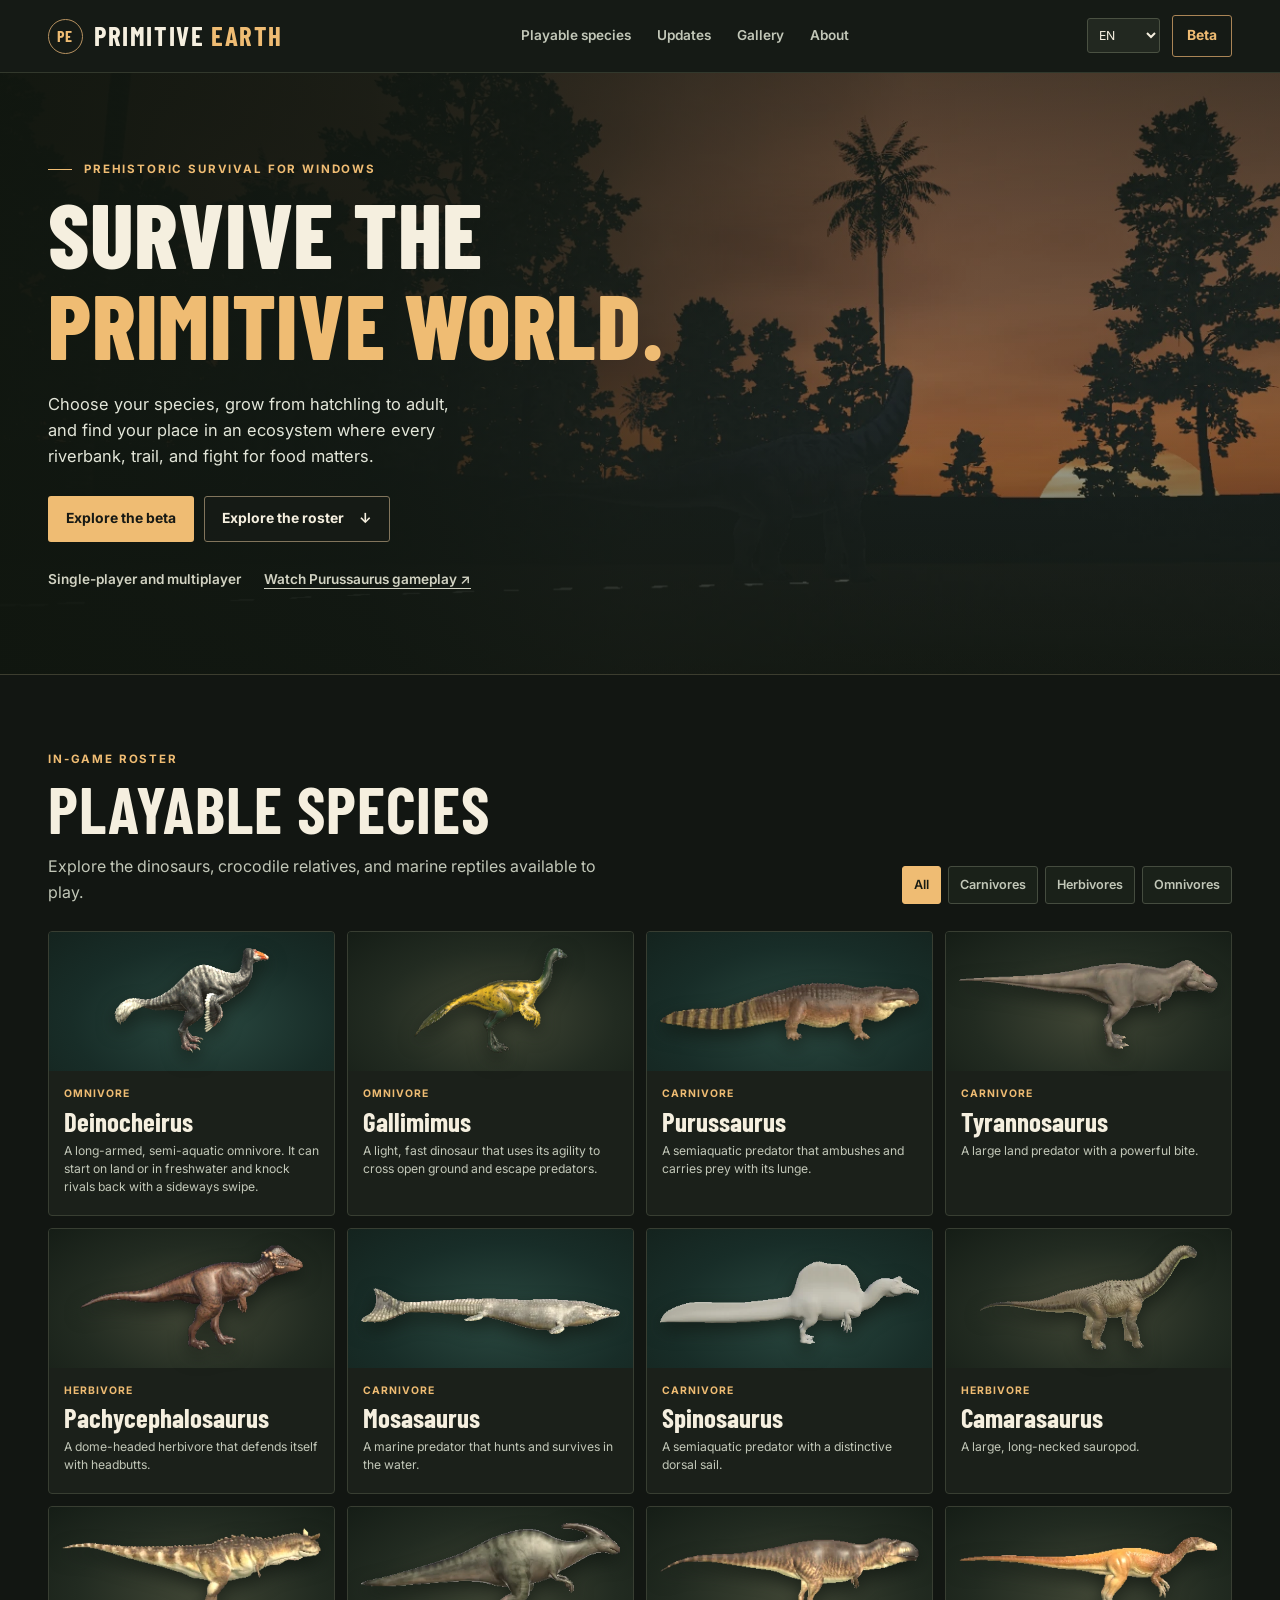
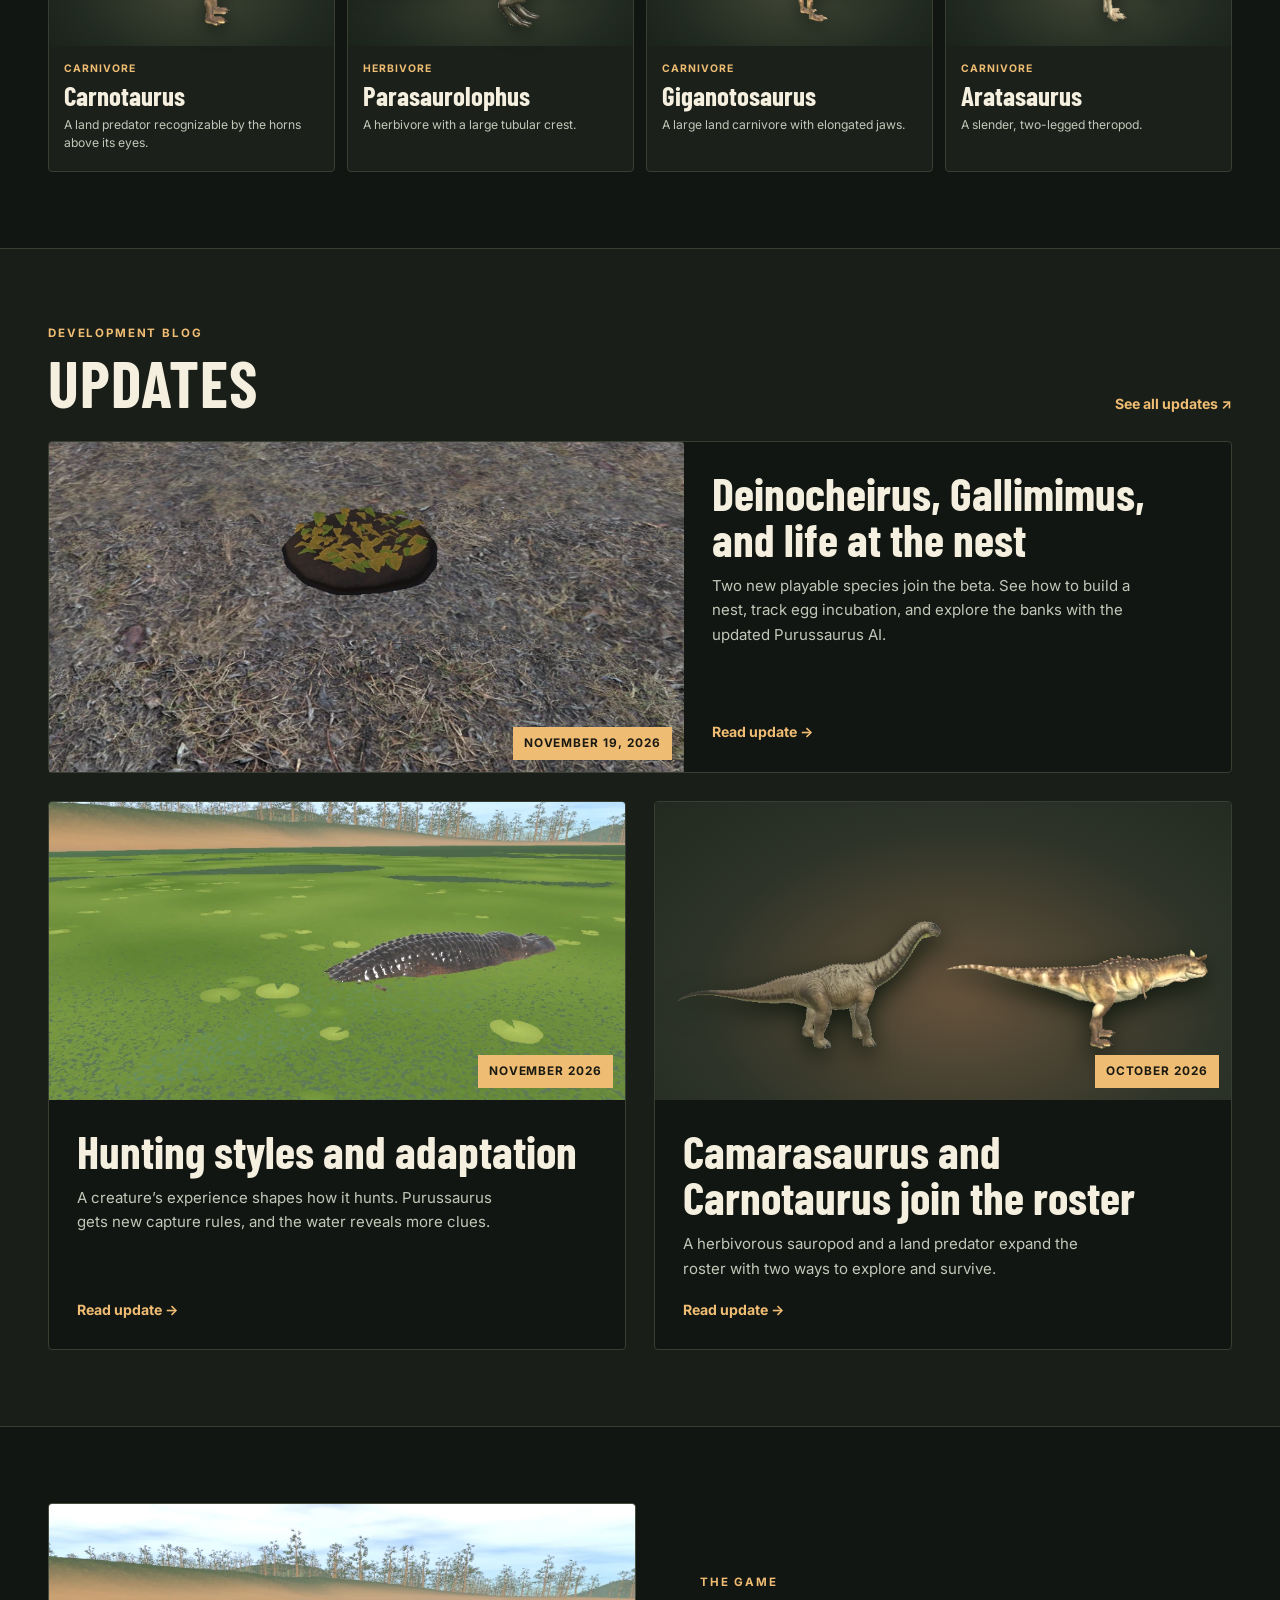
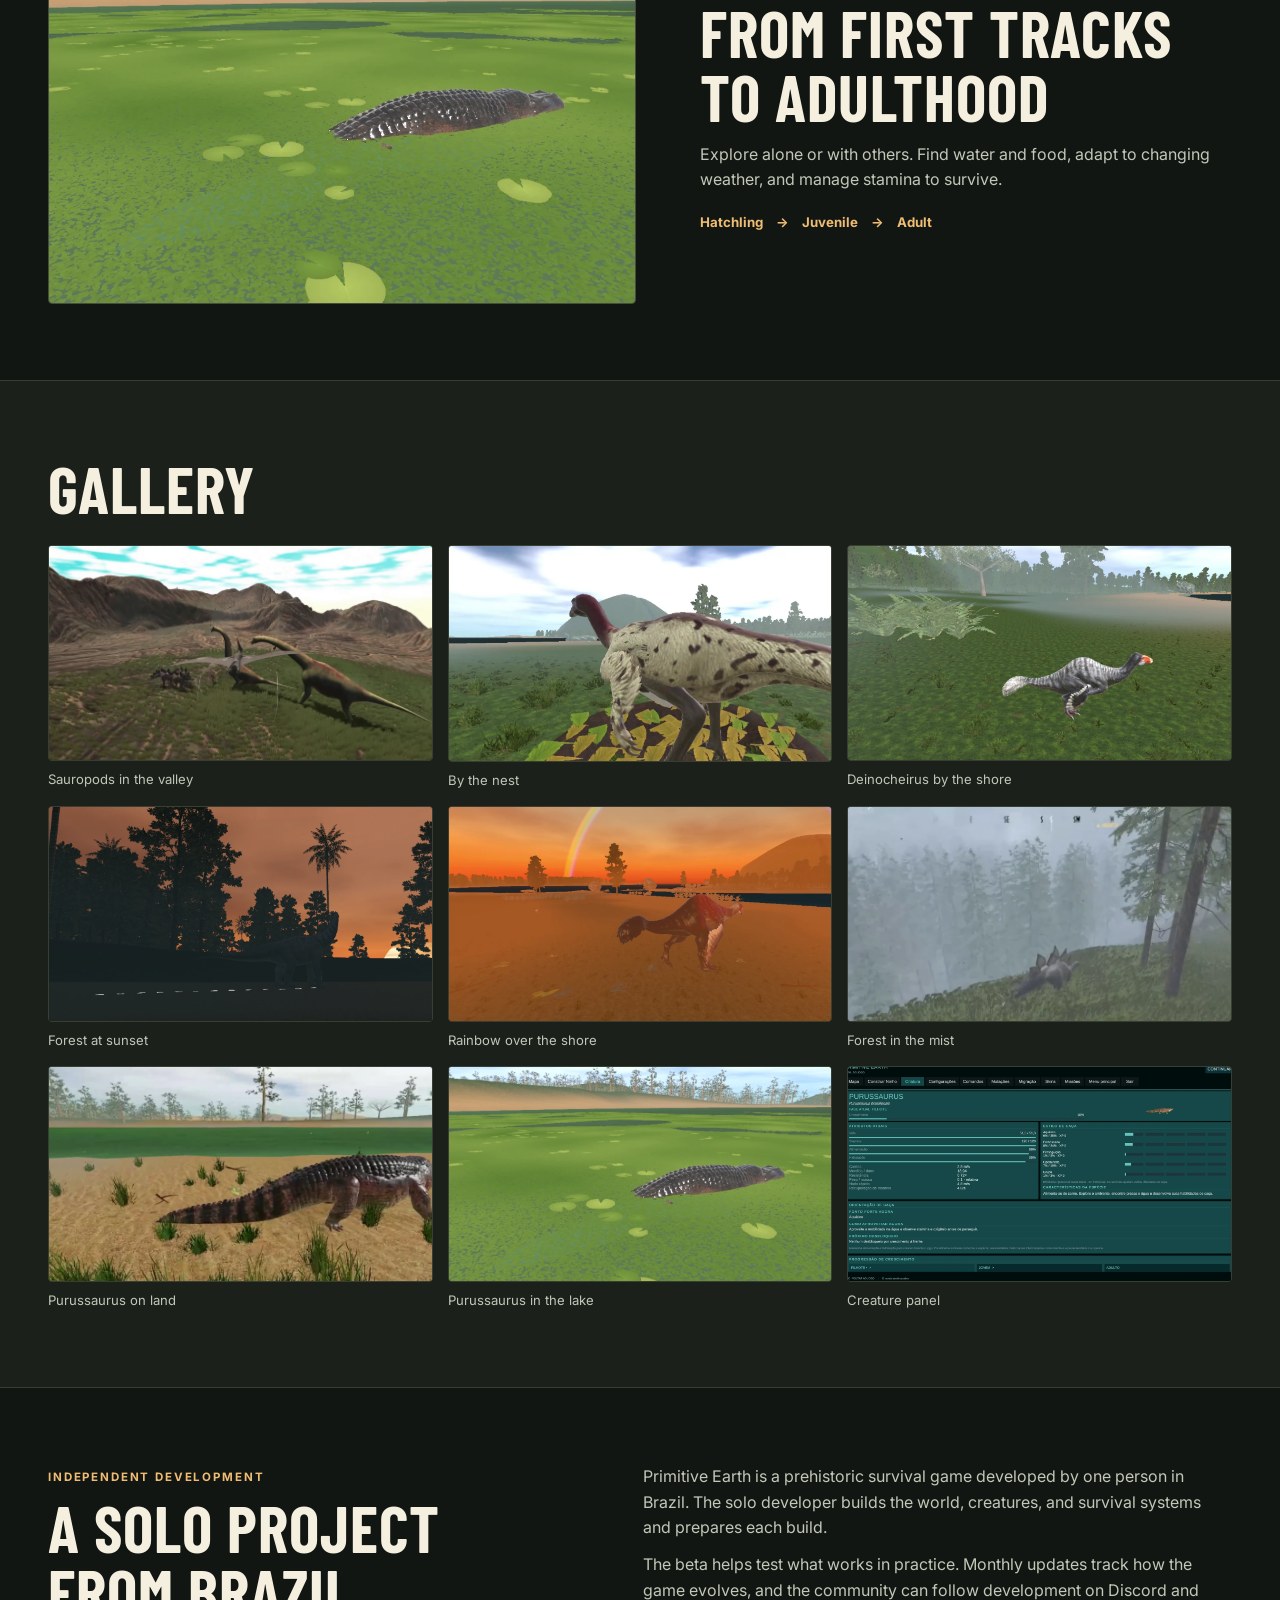
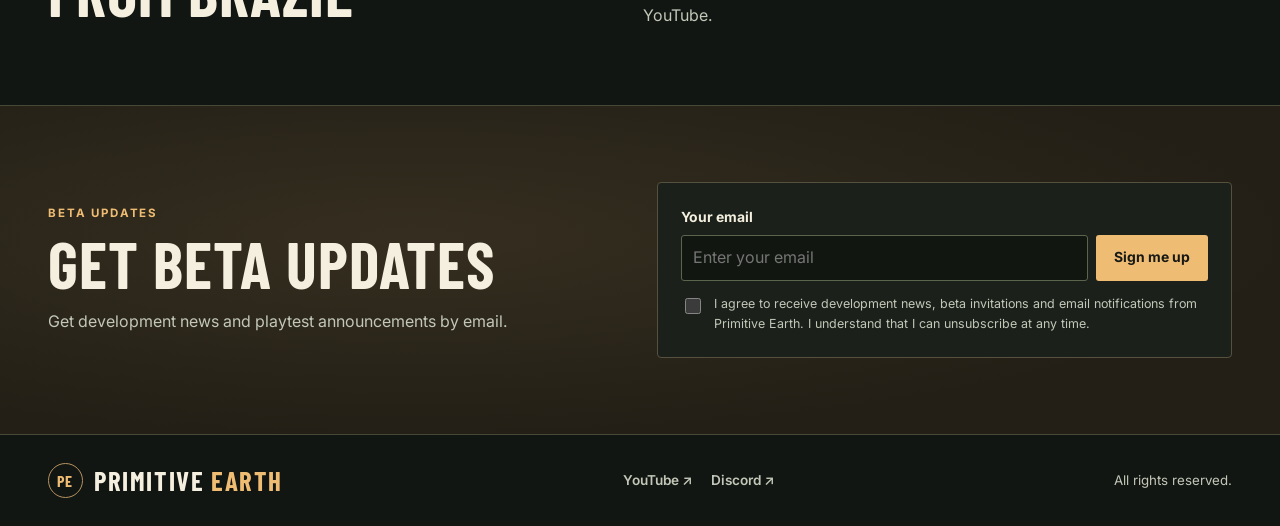
==== commit f9f5b00a: "updates" ====
--- a/index.html
+++ b/index.html
@@ -13,6 +13,7 @@
   <link rel="stylesheet" href="style.css">
   <script src="site-content.js" defer></script>
   <script src="script.js" defer></script>
+  <script src="site-interactions.js" defer></script>
 </head>
 <body>
   <a class="skip-link" href="#main" data-i18n="skip">Pular para o conteúdo</a>
@@ -34,7 +35,7 @@
           <option value="en">EN</option>
           <option value="es">ES</option>
         </select>
-        <a class="button header-beta" href="#beta" data-i18n="nav_beta">Beta</a>
+        <a class="button header-beta" href="beta.html" data-i18n="nav_beta">Beta</a>
       </div>
     </div>
   </header>
@@ -47,7 +48,7 @@
         <h1 id="hero-title"><span data-i18n="hero_line1">Sobreviva ao</span><strong data-i18n="hero_line2">mundo primitivo.</strong></h1>
         <p class="hero-lead" data-i18n="hero_lead">Escolha sua espécie, cresça de filhote a adulto e encontre seu lugar em um ecossistema onde cada margem, trilha e disputa por alimento conta.</p>
         <div class="button-row">
-          <a class="button button-primary" href="#beta"><span data-i18n="btn_beta">Inscreva-se no beta</span><span aria-hidden="true">↗</span></a>
+          <a class="button button-primary" href="beta.html" data-i18n="btn_beta">Conhecer o beta</a>
           <a class="button button-ghost" href="#dinossauros"><span data-i18n="hero_species">Conhecer as espécies</span><span aria-hidden="true">↓</span></a>
         </div>
         <div class="hero-meta">
@@ -69,10 +70,27 @@
             <button type="button" data-roster-filter="all" aria-pressed="true" data-i18n="filter_all">Todas</button>
             <button type="button" data-roster-filter="carnivore" aria-pressed="false" data-i18n="filter_carnivore">Carnívoras</button>
             <button type="button" data-roster-filter="herbivore" aria-pressed="false" data-i18n="filter_herbivore">Herbívoras</button>
+            <button type="button" data-roster-filter="omnivore" aria-pressed="false" data-i18n="filter_omnivore">Onívoras</button>
           </div>
         </div>
         <p class="sr-only" id="roster-status" aria-live="polite"></p>
         <div class="roster-grid" id="roster-grid">
+          <article class="species-card" data-diet="omnivore" data-habitat="water">
+            <div class="species-media"><img src="media/deinocheirus.webp" width="305" height="207" alt=""></div>
+            <div class="species-copy">
+              <p class="species-diet" data-i18n="diet_omnivore">Onívoro</p>
+              <h3>Deinocheirus</h3>
+              <p data-i18n="species_deinocheirus">Onívoro semiaquático de braços longos. Pode nascer em terra ou na água doce e afastar rivais com um tapa lateral.</p>
+            </div>
+          </article>
+          <article class="species-card" data-diet="omnivore" data-habitat="land">
+            <div class="species-media"><img src="media/gallimimus.webp" width="308" height="210" alt=""></div>
+            <div class="species-copy">
+              <p class="species-diet" data-i18n="diet_omnivore">Onívoro</p>
+              <h3>Gallimimus</h3>
+              <p data-i18n="species_gallimimus">Dinossauro leve e veloz. Usa a agilidade para cruzar áreas abertas e escapar de predadores.</p>
+            </div>
+          </article>
           <article class="species-card" data-diet="carnivore" data-habitat="water">
             <div class="species-media"><img src="media/purussaurus.webp" alt="" width="378" height="86"></div>
             <div class="species-copy">
@@ -167,6 +185,19 @@
           <a class="text-link" href="atualizacoes.html" data-i18n="news_all">Ver todas as atualizações ↗</a>
         </div>
         <div class="news-grid">
+        <article class="news-card news-card-featured">
+          <a href="ninhos-e-novos-jogaveis.html">
+            <div class="news-cover">
+              <img src="media/ninho-finalizado.webp" width="960" height="540" alt="" loading="lazy">
+              <time datetime="2026-11-19" data-i18n="nest_post_date">19 de novembro de 2026</time>
+            </div>
+            <div class="news-copy">
+              <h3 data-i18n="nest_post_title">Deinocheirus, Gallimimus e a vida no ninho</h3>
+              <p data-i18n="nest_post_summary">Dois novos jogáveis chegam ao beta. Veja como construir um ninho, acompanhar a incubação dos ovos e explorar as margens com o novo comportamento do Purussaurus.</p>
+              <span class="text-link" aria-hidden="true" data-i18n="news_read">Ler atualização →</span>
+            </div>
+          </a>
+        </article>
         <article class="news-card">
           <a href="novembro-2026.html">
             <div class="news-cover">
@@ -221,15 +252,57 @@
         <h2 id="gallery-title" data-i18n="gallery_title">Galeria</h2>
         <div class="gallery-grid">
           <figure>
-            <a href="media/sol-na-floresta.webp" aria-label="Floresta ao pôr do sol" data-i18n-label="gallery_sunset"><img src="media/sol-na-floresta.webp" width="1349" height="624" alt="" loading="lazy"></a>
+            <a href="media/vale-primitive-earth.webp" data-gallery-photo aria-label="Saurópodes no vale" data-i18n-label="gallery_valley">
+              <img src="media/vale-primitive-earth.webp" width="1760" height="872" alt="" loading="lazy" decoding="async">
+            </a>
+            <figcaption data-i18n="gallery_valley">Saurópodes no vale</figcaption>
+          </figure>
+          <figure>
+            <a href="media/perto-do-ninho.webp" data-gallery-photo aria-label="À beira do ninho" data-i18n-label="gallery_nest">
+              <img src="media/perto-do-ninho.webp" width="1405" height="741" alt="" loading="lazy" decoding="async">
+            </a>
+            <figcaption data-i18n="gallery_nest">À beira do ninho</figcaption>
+          </figure>
+          <figure>
+            <a href="media/deinocheirus-na-margem.webp" data-gallery-photo aria-label="Deinocheirus na margem" data-i18n-label="gallery_deino">
+              <img src="media/deinocheirus-na-margem.webp" width="1352" height="760" alt="" loading="lazy" decoding="async">
+            </a>
+            <figcaption data-i18n="gallery_deino">Deinocheirus na margem</figcaption>
+          </figure>
+          <figure>
+            <a href="media/sol-na-floresta.webp" data-gallery-photo aria-label="Floresta ao pôr do sol" data-i18n-label="gallery_sunset">
+              <img src="media/sol-na-floresta.webp" width="1349" height="624" alt="" loading="lazy" decoding="async">
+            </a>
             <figcaption data-i18n="gallery_sunset">Floresta ao pôr do sol</figcaption>
           </figure>
           <figure>
-            <a href="media/purussaurus-lago.webp" aria-label="Purussaurus no lago" data-i18n-label="gallery_purus"><img src="media/purussaurus-lago.webp" width="1031" height="702" alt="" loading="lazy"></a>
+            <a href="media/arco-iris-na-margem.webp" data-gallery-photo aria-label="Arco-íris sobre a margem" data-i18n-label="gallery_rainbow">
+              <img src="media/arco-iris-na-margem.webp" width="1440" height="793" alt="" loading="lazy" decoding="async">
+            </a>
+            <figcaption data-i18n="gallery_rainbow">Arco-íris sobre a margem</figcaption>
+          </figure>
+          <figure>
+            <a href="media/floresta-primitive-earth.webp" data-gallery-photo aria-label="Floresta sob neblina" data-i18n-label="gallery_fog">
+              <img src="media/floresta-primitive-earth.webp" width="1000" height="437" alt="" loading="lazy" decoding="async">
+            </a>
+            <figcaption data-i18n="gallery_fog">Floresta sob neblina</figcaption>
+          </figure>
+          <figure>
+            <a href="media/purussaurus-na-areia.webp" data-gallery-photo aria-label="Purussaurus em terra" data-i18n-label="gallery_puru_land">
+              <img src="media/purussaurus-na-areia.webp" width="924" height="472" alt="" loading="lazy" decoding="async">
+            </a>
+            <figcaption data-i18n="gallery_puru_land">Purussaurus em terra</figcaption>
+          </figure>
+          <figure>
+            <a href="media/purussaurus-lago.webp" data-gallery-photo aria-label="Purussaurus no lago" data-i18n-label="gallery_purus">
+              <img src="media/purussaurus-lago.webp" width="1031" height="702" alt="" loading="lazy" decoding="async">
+            </a>
             <figcaption data-i18n="gallery_purus">Purussaurus no lago</figcaption>
           </figure>
           <figure>
-            <a href="media/painel-criatura.webp" aria-label="Painel da criatura" data-i18n-label="gallery_panel"><img src="media/painel-criatura.webp" width="1500" height="807" alt="" loading="lazy"></a>
+            <a href="media/painel-criatura.webp" data-gallery-photo aria-label="Painel da criatura" data-i18n-label="gallery_panel">
+              <img src="media/painel-criatura.webp" width="1500" height="807" alt="" loading="lazy" decoding="async">
+            </a>
             <figcaption data-i18n="gallery_panel">Painel da criatura</figcaption>
           </figure>
         </div>
@@ -252,8 +325,8 @@
     <section class="section beta-section" id="beta" aria-labelledby="beta-title">
       <div class="page-width beta-grid">
         <div>
-          <p class="eyebrow" data-i18n="beta_tag">Beta fechado</p>
-          <h2 id="beta-title" data-i18n="beta_title">Entre na lista do beta fechado</h2>
+          <p class="eyebrow" data-i18n="beta_tag">Avisos do beta</p>
+          <h2 id="beta-title" data-i18n="beta_title">Receba novidades do beta</h2>
           <p class="lead" data-i18n="beta_intro">Receba novidades do desenvolvimento e avisos sobre oportunidades de teste por e-mail.</p>
         </div>
         <form id="newsletterForm" class="newsletter" novalidate>
@@ -283,6 +356,26 @@
       <small data-i18n="footer_rights">Todos os direitos reservados.</small>
     </div>
   </footer>
+
+  <dialog class="gallery-dialog" id="gallery-viewer" aria-labelledby="gallery-viewer-title">
+    <div class="gallery-dialog-header">
+      <h2 id="gallery-viewer-title" data-i18n="gallery_title">Galeria</h2>
+      <form method="dialog">
+        <button class="gallery-control" type="submit" aria-label="Fechar galeria" data-i18n-label="gallery_close" autofocus>×</button>
+      </form>
+    </div>
+    <figure>
+      <img class="gallery-full-image" src="media/vale-primitive-earth.webp" alt="" loading="lazy" draggable="false">
+      <figcaption class="gallery-controls">
+        <button class="gallery-control" type="button" data-gallery-step="-1" aria-label="Foto anterior" data-i18n-label="gallery_previous">‹</button>
+        <div class="gallery-information" aria-live="polite" aria-atomic="true">
+          <p class="gallery-caption"></p>
+          <p class="gallery-counter"></p>
+        </div>
+        <button class="gallery-control" type="button" data-gallery-step="1" aria-label="Próxima foto" data-i18n-label="gallery_next">›</button>
+      </figcaption>
+    </figure>
+  </dialog>
 
   <dialog class="gameplay-dialog" id="gameplay" aria-labelledby="gameplay-title">
     <div class="gameplay-header">
--- a/style.css
+++ b/style.css
@@ -161,6 +161,11 @@
 .news-card { display: flex; min-width: 0; border: 1px solid var(--line); border-radius: 4px; background: var(--bg); }
 .news-card:hover, .news-card:focus-within { border-color: #a27d4d; }
 .news-card > a { display: flex; flex-direction: column; width: 100%; }
+.news-card-featured { grid-column: 1 / -1; }
+.news-card-featured > a { display: grid; grid-template-columns: minmax(0, 1.16fr) minmax(0, 1fr); }
+.news-card-featured .news-cover { height: 100%; min-height: 235px; border-radius: 3px 0 0 3px; }
+.news-card-featured .news-copy { justify-content: center; }
+.news-card-featured .text-link { margin-top: 0; }
 .news-cover { position: relative; overflow: hidden; aspect-ratio: 16 / 8.3; background: #252d23; }
 .news-card .news-cover { border-radius: 3px 3px 0 0; }
 .news-cover > img { width: 100%; height: 100%; object-fit: cover; object-position: 50% 55%; }
@@ -203,6 +208,10 @@
 .article-body p, .about-copy { color: var(--muted); }
 .article-body p + p, .about-copy p + p { margin-top: 11px; }
 .article-figure img { width: 100%; height: auto; border: 1px solid var(--line); border-radius: 4px; }
+.article-playables { display: grid; gap: 16px; }
+.article-playables h2 { margin-bottom: 0; }
+.article-playables h3 { font-size: 1.45rem; letter-spacing: 0; text-transform: none; margin-bottom: 5px; }
+.article-detail { max-width: 512px; }
 .article-figure figcaption, .gallery-grid figcaption { color: var(--muted); margin-top: 8px; font-size: .82rem; }
 .article-species { display: grid; grid-template-columns: minmax(0, .72fr) 1fr; gap: 21px; align-items: center; }
 .article-species .species-media { border: 1px solid var(--line); border-radius: 4px; }
@@ -230,8 +239,93 @@
   .hero-image { object-position: 70% 54%; }
   .updates-section .section-heading .text-link { display: inline-block; margin-top: 10px; }
   .news-grid, .about-grid { grid-template-columns: minmax(0, 1fr); }
+  .news-card-featured > a { display: flex; }
+  .news-card-featured .news-cover { height: auto; min-height: 0; border-radius: 3px 3px 0 0; }
   .gallery-grid { grid-template-columns: repeat(2, minmax(0, 1fr)); }
 }
 @media (max-width: 470px) {
   .gallery-grid, .article-species { grid-template-columns: minmax(0, 1fr); }
 }
+
+.gallery-grid a { overflow: hidden; background: var(--bg); }
+.gallery-grid a:hover img { filter: brightness(1.12); }
+html:has(.gallery-dialog[open]) { overflow: hidden; }
+.gallery-dialog {
+  width: min(1140px, calc(100% - 48px));
+  max-height: calc(100dvh - 32px); padding: 0; overflow: auto;
+  border: 1px solid #515a4a; border-radius: 5px; color: var(--text); background: #101410;
+}
+.gallery-dialog::backdrop { background: #080b08e8; }
+.gallery-dialog-header {
+  display: flex; align-items: center; justify-content: space-between; gap: 15px;
+  padding: 8px 14px; border-bottom: 1px solid var(--line);
+}
+.gallery-dialog-header h2,
+.beta-download-card h2, .beta-guide h2, .beta-thanks h2 {
+  font-size: clamp(1.6rem, 4vw, 2.2rem); letter-spacing: 0; text-transform: none;
+}
+.gallery-full-image {
+  width: 100%; height: min(66dvh, 680px); object-fit: contain;
+  background: #090c09; touch-action: pan-y pinch-zoom; user-select: none;
+}
+.gallery-controls {
+  display: grid; grid-template-columns: auto minmax(0, 1fr) auto; align-items: center;
+  gap: 12px; padding: 10px 14px; border-top: 1px solid var(--line);
+}
+.gallery-control {
+  display: grid; place-items: center; min-width: 44px; min-height: 44px; padding: 3px 12px;
+  border: 1px solid #545b4e; border-radius: 3px; color: var(--text); background: var(--raised);
+  font-size: 1.5rem; line-height: 1;
+}
+.gallery-control:hover, .gallery-control:focus-visible { color: var(--accent); border-color: var(--accent); }
+.gallery-information { min-width: 0; text-align: center; }
+.gallery-caption { font-weight: 600; }
+.gallery-counter { color: var(--muted); font-size: .88rem; font-variant-numeric: tabular-nums; }
+
+.beta-hero {
+  display: grid; align-items: end; position: relative; isolation: isolate;
+  min-height: clamp(320px, 38vw, 510px); overflow: hidden; border-bottom: 1px solid var(--line);
+}
+.beta-hero > img, .beta-hero::after {
+  position: absolute; inset: 0; z-index: -1; width: 100%; height: 100%;
+}
+.beta-hero > img { object-fit: cover; object-position: 64% 50%; z-index: -2; }
+.beta-hero::after {
+  content: ""; background: linear-gradient(76deg, #10150fec 5%, #10150f8f 48%, #10150f36 78%),
+    linear-gradient(0deg, #10150fdc, #10150f0d 75%);
+}
+.beta-hero-copy { padding-block: clamp(38px, 6vw, 80px); }
+.beta-hero h1 { font-size: clamp(3rem, 8vw, 7rem); }
+.beta-hero .lead { color: var(--text); max-width: 53ch; }
+.beta-main { display: grid; gap: 28px; padding-block: clamp(32px, 6vw, 68px); }
+.beta-details { display: grid; grid-template-columns: minmax(0, 1.07fr) minmax(0, 1fr); gap: 24px; align-items: start; }
+.beta-download-card, .beta-thanks {
+  padding: clamp(21px, 4vw, 34px); border: 1px solid #82704e; border-radius: 5px;
+  background: var(--raised);
+}
+.beta-download-card dl { display: flex; flex-wrap: wrap; gap: 13px 24px; margin: 18px 0; }
+.beta-download-card dl > div { min-width: 102px; }
+.beta-download-card dt { color: var(--muted); font-size: .88rem; }
+.beta-download-card dd { margin: 0; font-weight: 700; }
+.beta-download-card .button { min-height: 48px; font-size: 1rem; }
+.beta-download-card .button:disabled { color: #d8d0bd; background: #33392f; border-color: #535a4a; cursor: default; }
+.beta-download-card p:not(.eyebrow), .beta-thanks p, .beta-guide li, .beta-guide p { color: var(--muted); }
+.beta-download-card p:not(.eyebrow), .beta-thanks p, .beta-guide p { margin-top: 12px; }
+.beta-guide {
+  align-self: stretch; padding: clamp(21px, 4vw, 34px); border: 1px solid var(--line);
+  border-radius: 5px; background: var(--surface);
+}
+.beta-guide ol { margin: 15px 0 0; padding-left: 1.35em; }
+.beta-guide li + li { margin-top: 8px; }
+.beta-thanks .button-row { margin-top: 18px; }
+
+@media (max-width: 760px) {
+  .beta-details { grid-template-columns: minmax(0, 1fr); gap: 16px; }
+  .beta-main { gap: 16px; }
+}
+@media (max-width: 470px) {
+  .gallery-dialog { width: calc(100% - 22px); }
+  .gallery-full-image { height: auto; max-height: 56dvh; aspect-ratio: 16 / 10; }
+  .gallery-dialog-header, .gallery-controls { padding-inline: 8px; }
+  .gallery-controls { gap: 7px; }
+}
